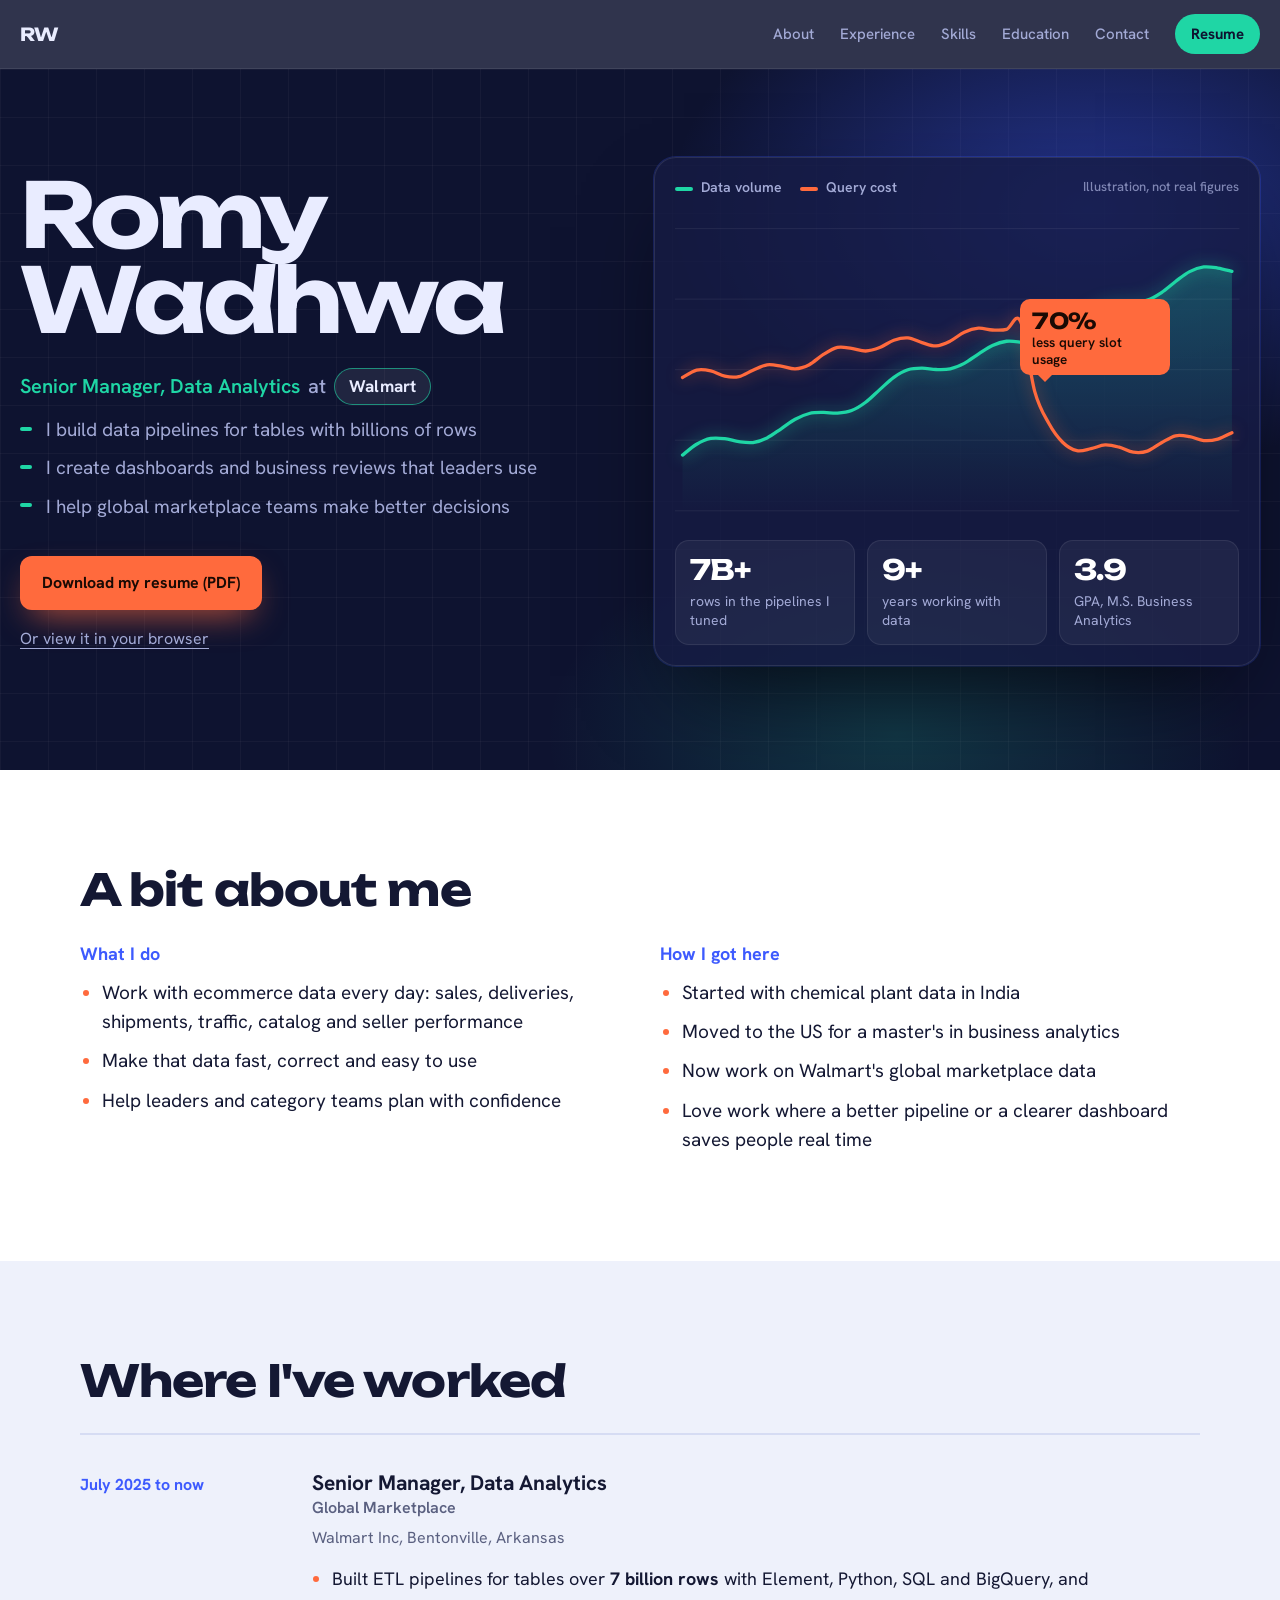
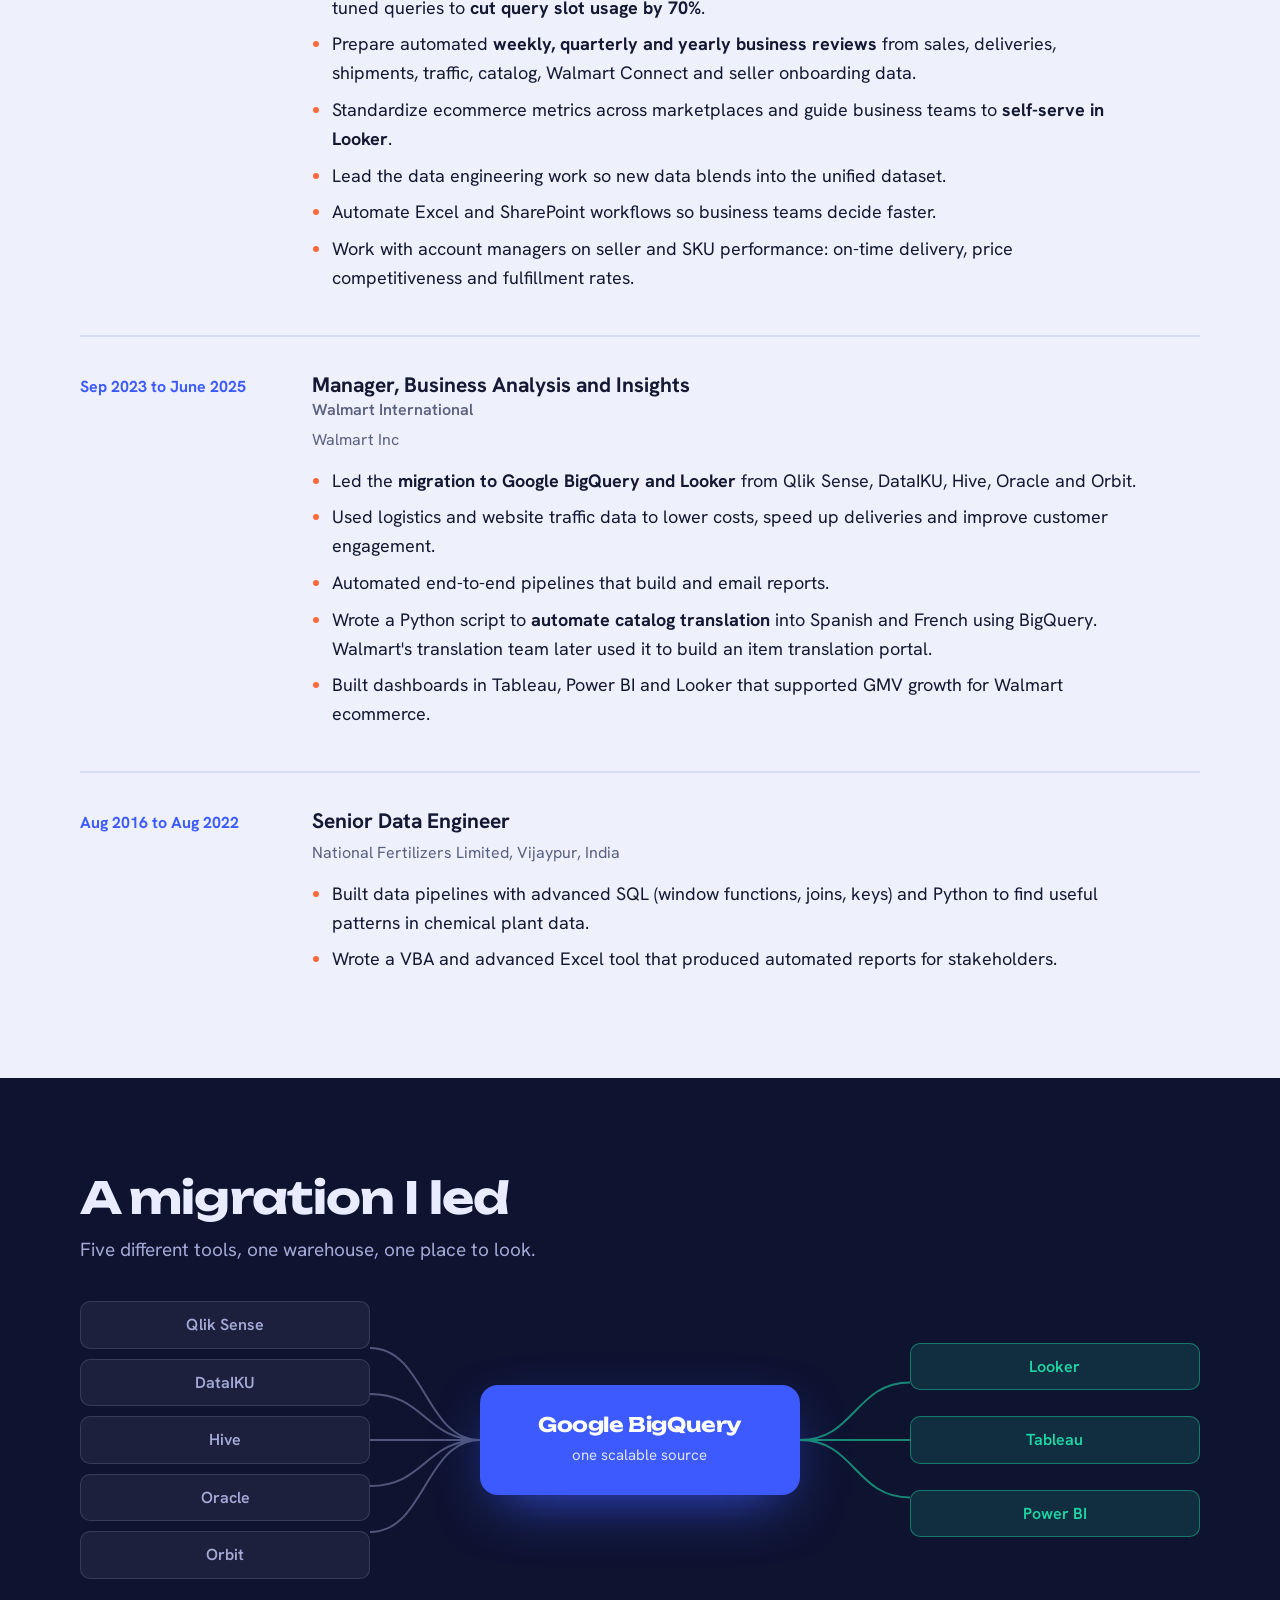
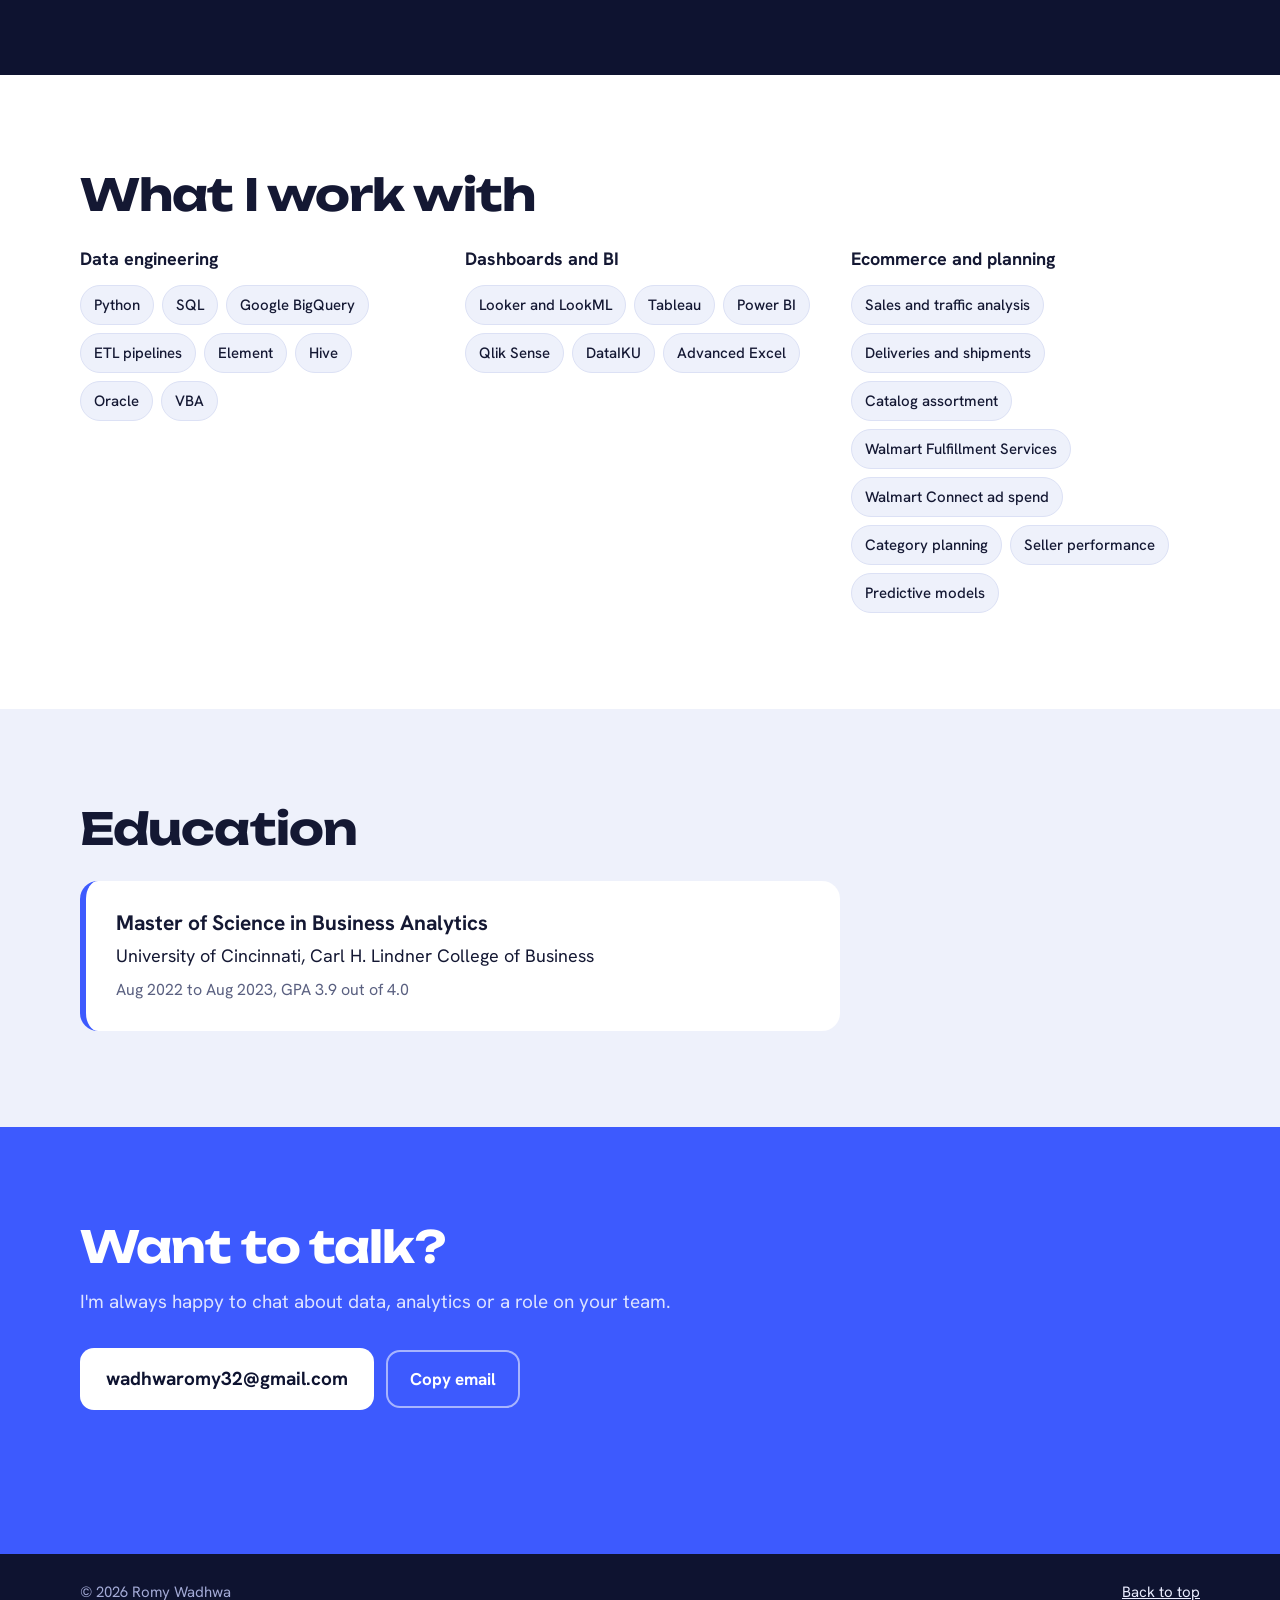
==== index.html @ d81d1835 "Show Walmart as a text badge next to job title Co-Authored-By: Claude Opus 5.5 <noreply@anthropic.co" ====
<!doctype html>
<html lang="en">
<head>
<meta charset="utf-8">
<meta name="viewport" content="width=device-width, initial-scale=1">
<title>Romy Wadhwa | Data Analytics</title>
<meta name="description" content="Romy Wadhwa, Senior Manager of Data Analytics at Walmart. ETL pipelines, BigQuery, Looker and dashboards for global ecommerce.">
<meta property="og:title" content="Romy Wadhwa | Data Analytics">
<meta property="og:description" content="Pipelines, dashboards and business reviews for global ecommerce. Download my resume as a PDF.">
<meta property="og:type" content="website">
<meta property="og:url" content="https://romywadhwa.github.io/">
<meta property="og:image" content="https://romywadhwa.github.io/assets/og-image.png">
<meta property="og:image:width" content="1200">
<meta property="og:image:height" content="630">
<meta property="og:image:alt" content="Romy Wadhwa, Senior Manager, Data Analytics">
<meta name="twitter:card" content="summary_large_image">
<meta name="twitter:image" content="https://romywadhwa.github.io/assets/og-image.png">
<link rel="canonical" href="https://romywadhwa.github.io/">
<meta name="theme-color" content="#0E1330">
<link rel="apple-touch-icon" href="assets/apple-touch-icon.png">
<link rel="icon" type="image/png" sizes="32x32" href="assets/favicon-32.png">
<script type="application/ld+json">
{
  "@context": "https://schema.org",
  "@type": "Person",
  "name": "Romy Wadhwa",
  "url": "https://romywadhwa.github.io/",
  "image": "https://romywadhwa.github.io/assets/og-image.png",
  "jobTitle": "Senior Manager, Data Analytics",
  "worksFor": { "@type": "Organization", "name": "Walmart" },
  "alumniOf": { "@type": "CollegeOrUniversity", "name": "University of Cincinnati" },
  "email": "mailto:wadhwaromy32@gmail.com",
  "knowsAbout": ["Data analytics", "ETL pipelines", "Google BigQuery", "Looker", "LookML", "Tableau", "Power BI", "Python", "SQL", "Ecommerce analytics"]
}
</script>
<link rel="icon" href="data:image/svg+xml,%3Csvg xmlns='http://www.w3.org/2000/svg' viewBox='0 0 64 64'%3E%3Crect width='64' height='64' rx='16' fill='%230E1330'/%3E%3Cpath d='M12 46 L26 30 L36 38 L52 16' fill='none' stroke='%231FD6A5' stroke-width='6' stroke-linecap='round' stroke-linejoin='round'/%3E%3C/svg%3E">
<link rel="preconnect" href="https://fonts.googleapis.com">
<link rel="preconnect" href="https://fonts.gstatic.com" crossorigin>
<link href="https://fonts.googleapis.com/css2?family=Hanken+Grotesk:wght@400;500;600;700&family=Unbounded:wght@600;700&display=swap" rel="stylesheet">
<link rel="stylesheet" href="style.css">
</head>
<body>
<a class="skip" href="#main">Skip to content</a>

<nav class="nav">
  <a class="logo" href="#top" aria-label="Romy Wadhwa, home">RW</a>
  <div class="links">
    <a href="#about">About</a>
    <a href="#work">Experience</a>
    <a href="#skills">Skills</a>
    <a href="#school">Education</a>
    <a href="#contact">Contact</a>
    <a class="pill" href="assets/Romy_Wadhwa_Resume.pdf" download>Resume</a>
  </div>
</nav>

<header class="hero" id="top">
  <div class="hero-text">
    <h1>Romy<br>Wadhwa</h1>
    <p class="role">Senior Manager, Data Analytics <span class="at">at</span> <span class="badge">Walmart</span></p>
    <ul class="lede">
      <li>I build data pipelines for tables with billions of rows</li>
      <li>I create dashboards and business reviews that leaders use</li>
      <li>I help global marketplace teams make better decisions</li>
    </ul>
    <div class="cta">
      <a class="btn solid" href="assets/Romy_Wadhwa_Resume.pdf" download>Download my resume (PDF)</a>
    </div>
    <p class="view"><a href="assets/Romy_Wadhwa_Resume.pdf" target="_blank" rel="noopener">Or view it in your browser</a></p>
  </div>

  <figure class="panel" aria-label="Illustration: data volume rising while query cost falls">
    <div class="panel-top">
      <span class="key rows"><i></i>Data volume</span>
      <span class="key cost"><i></i>Query cost</span>
      <span class="ill">Illustration, not real figures</span>
    </div>
    <div class="chart-wrap">
      <svg id="chart" viewBox="0 0 600 340" role="img" aria-label="Line chart where data volume climbs and query cost drops sharply partway through"></svg>
      <div class="tip" id="tip" hidden></div>
      <div class="pin" id="pin"><b>70%</b> less query slot usage</div>
    </div>
    <div class="tiles">
      <div class="tile"><b>7B+</b><span>rows in the pipelines I tuned</span></div>
      <div class="tile"><b>9+</b><span>years working with data</span></div>
      <div class="tile"><b>3.9</b><span>GPA, M.S. Business Analytics</span></div>
    </div>
  </figure>
</header>

<main id="main">
  <section class="about" id="about">
    <h2>A bit about me</h2>
    <div class="about-grid">
      <div>
        <h3>What I do</h3>
        <ul>
          <li>Work with ecommerce data every day: sales, deliveries, shipments, traffic, catalog and seller performance</li>
          <li>Make that data fast, correct and easy to use</li>
          <li>Help leaders and category teams plan with confidence</li>
        </ul>
      </div>
      <div>
        <h3>How I got here</h3>
        <ul>
          <li>Started with chemical plant data in India</li>
          <li>Moved to the US for a master's in business analytics</li>
          <li>Now work on Walmart's global marketplace data</li>
          <li>Love work where a better pipeline or a clearer dashboard saves people real time</li>
        </ul>
      </div>
    </div>
  </section>

  <section class="work" id="work">
    <h2>Where I've worked</h2>

    <article class="job">
      <div class="when">July 2025 to now</div>
      <div class="what">
        <h3>Senior Manager, Data Analytics <small>Global Marketplace</small></h3>
        <p class="org">Walmart Inc, Bentonville, Arkansas</p>
        <ul>
          <li>Built ETL pipelines for tables over <b>7 billion rows</b> with Element, Python, SQL and BigQuery, and tuned queries to <b>cut query slot usage by 70%</b>.</li>
          <li>Prepare automated <b>weekly, quarterly and yearly business reviews</b> from sales, deliveries, shipments, traffic, catalog, Walmart Connect and seller onboarding data.</li>
          <li>Standardize ecommerce metrics across marketplaces and guide business teams to <b>self-serve in Looker</b>.</li>
          <li>Lead the data engineering work so new data blends into the unified dataset.</li>
          <li>Automate Excel and SharePoint workflows so business teams decide faster.</li>
          <li>Work with account managers on seller and SKU performance: on-time delivery, price competitiveness and fulfillment rates.</li>
        </ul>
      </div>
    </article>

    <article class="job">
      <div class="when">Sep 2023 to June 2025</div>
      <div class="what">
        <h3>Manager, Business Analysis and Insights <small>Walmart International</small></h3>
        <p class="org">Walmart Inc</p>
        <ul>
          <li>Led the <b>migration to Google BigQuery and Looker</b> from Qlik Sense, DataIKU, Hive, Oracle and Orbit.</li>
          <li>Used logistics and website traffic data to lower costs, speed up deliveries and improve customer engagement.</li>
          <li>Automated end-to-end pipelines that build and email reports.</li>
          <li>Wrote a Python script to <b>automate catalog translation</b> into Spanish and French using BigQuery. Walmart's translation team later used it to build an item translation portal.</li>
          <li>Built dashboards in Tableau, Power BI and Looker that supported GMV growth for Walmart ecommerce.</li>
        </ul>
      </div>
    </article>

    <article class="job">
      <div class="when">Aug 2016 to Aug 2022</div>
      <div class="what">
        <h3>Senior Data Engineer</h3>
        <p class="org">National Fertilizers Limited, Vijaypur, India</p>
        <ul>
          <li>Built data pipelines with advanced SQL (window functions, joins, keys) and Python to find useful patterns in chemical plant data.</li>
          <li>Wrote a VBA and advanced Excel tool that produced automated reports for stakeholders.</li>
        </ul>
      </div>
    </article>
  </section>

  <section class="flow-section" aria-labelledby="flow-title">
    <h2 id="flow-title">A migration I led</h2>
    <p class="flow-note">Five different tools, one warehouse, one place to look.</p>
    <div class="flow">
      <ul class="from" aria-label="Sources">
        <li>Qlik Sense</li><li>DataIKU</li><li>Hive</li><li>Oracle</li><li>Orbit</li>
      </ul>
      <svg class="arrows" viewBox="0 0 120 200" aria-hidden="true" preserveAspectRatio="none">
        <path d="M0 20 C60 20 60 100 120 100M0 60 C60 60 60 100 120 100M0 100 H120M0 140 C60 140 60 100 120 100M0 180 C60 180 60 100 120 100"/>
      </svg>
      <div class="hub"><b>Google BigQuery</b><span>one scalable source</span></div>
      <svg class="arrows out" viewBox="0 0 120 200" aria-hidden="true" preserveAspectRatio="none">
        <path d="M0 100 C60 100 60 50 120 50M0 100 H120M0 100 C60 100 60 150 120 150"/>
      </svg>
      <ul class="to" aria-label="Dashboards">
        <li>Looker</li><li>Tableau</li><li>Power BI</li>
      </ul>
    </div>
  </section>

  <section class="skills" id="skills">
    <h2>What I work with</h2>
    <div class="skill-grid">
      <div>
        <h3>Data engineering</h3>
        <ul class="chips"><li>Python</li><li>SQL</li><li>Google BigQuery</li><li>ETL pipelines</li><li>Element</li><li>Hive</li><li>Oracle</li><li>VBA</li></ul>
      </div>
      <div>
        <h3>Dashboards and BI</h3>
        <ul class="chips"><li>Looker and LookML</li><li>Tableau</li><li>Power BI</li><li>Qlik Sense</li><li>DataIKU</li><li>Advanced Excel</li></ul>
      </div>
      <div>
        <h3>Ecommerce and planning</h3>
        <ul class="chips"><li>Sales and traffic analysis</li><li>Deliveries and shipments</li><li>Catalog assortment</li><li>Walmart Fulfillment Services</li><li>Walmart Connect ad spend</li><li>Category planning</li><li>Seller performance</li><li>Predictive models</li></ul>
      </div>
    </div>
  </section>

  <section class="school" id="school">
    <h2>Education</h2>
    <div class="edu">
      <h3>Master of Science in Business Analytics</h3>
      <p>University of Cincinnati, Carl H. Lindner College of Business</p>
      <p class="meta">Aug 2022 to Aug 2023, GPA 3.9 out of 4.0</p>
    </div>
  </section>

  <section class="contact" id="contact">
    <h2>Want to talk?</h2>
    <p>I'm always happy to chat about data, analytics or a role on your team.</p>
    <div class="reach">
      <a class="mail" href="mailto:wadhwaromy32@gmail.com">wadhwaromy32@gmail.com</a>
      <button class="copy" type="button" id="copyEmail" data-email="wadhwaromy32@gmail.com">Copy email</button>
    </div>
    <p class="copied" id="copied" role="status" aria-live="polite"></p>
  </section>
</main>

<footer>
  <span>© <span id="yr">2026</span> Romy Wadhwa</span>
  <a href="#top">Back to top</a>
</footer>

<script src="script.js"></script>
</body>
</html>
---- style.css ----
:root {
  --ink: #0E1330;
  --ink-2: #161C44;
  --signal: #3D5AFE;
  --flame: #FF6A3D;
  --mint: #1FD6A5;
  --fog: #EEF1FB;
  --paper: #FFFFFF;
  --text: #141833;
  --muted: #5A6080;
  --on-ink: #E9ECFF;
  --on-ink-muted: #A3AAD6;
  --display: "Unbounded", "Arial Black", sans-serif;
  --body: "Hanken Grotesk", system-ui, sans-serif;
}

* { box-sizing: border-box; }
html { scroll-behavior: smooth; scroll-padding-top: 72px; }
body { margin: 0; background: var(--paper); color: var(--text); font: 400 18px/1.6 var(--body); -webkit-font-smoothing: antialiased; }
a { color: inherit; }
:focus-visible { outline: 3px solid var(--mint); outline-offset: 3px; border-radius: 4px; }
.skip { position: absolute; left: -999px; top: 8px; background: var(--mint); color: var(--ink); padding: 8px 14px; border-radius: 8px; z-index: 50; }
.skip:focus { left: 8px; }

h1, h2, h3 { margin: 0; }
h2 { font: 700 clamp(28px, 4vw, 44px)/1.1 var(--display); letter-spacing: -0.02em; margin-bottom: 28px; }
h3 { font: 700 21px/1.3 var(--body); }

section { padding: 96px max(20px, calc((100vw - 1120px) / 2)); }

/* ---------- nav ---------- */
.nav {
  position: sticky; top: 0; z-index: 20; display: flex; align-items: center; justify-content: space-between;
  padding: 14px max(20px, calc((100vw - 1240px) / 2)); background: rgba(14, 19, 48, 0.86);
  backdrop-filter: blur(12px); -webkit-backdrop-filter: blur(12px); border-bottom: 1px solid rgba(255, 255, 255, 0.08);
}
.logo { font: 700 18px var(--display); color: var(--on-ink); text-decoration: none; letter-spacing: -0.03em; }
.links { display: flex; align-items: center; gap: 26px; }
.links a { color: var(--on-ink-muted); text-decoration: none; font-size: 15px; font-weight: 500; }
.links a:hover { color: var(--on-ink); }
.links .pill { color: var(--ink); background: var(--mint); padding: 8px 16px; border-radius: 999px; font-weight: 700; }
.links .pill:hover { color: var(--ink); background: #5BE9C1; }

/* ---------- hero ---------- */
.hero {
  position: relative; overflow: hidden; display: grid; grid-template-columns: 1fr 1.05fr; gap: 56px; align-items: center;
  padding: 88px max(20px, calc((100vw - 1240px) / 2)) 104px; background: var(--ink); color: var(--on-ink);
}
.hero::before {
  content: ""; position: absolute; inset: 0; pointer-events: none;
  background:
    radial-gradient(600px 380px at 85% 20%, rgba(61, 90, 254, 0.45), transparent 70%),
    radial-gradient(500px 300px at 70% 95%, rgba(31, 214, 165, 0.18), transparent 70%),
    linear-gradient(rgba(255, 255, 255, 0.035) 1px, transparent 1px) 0 0 / 100% 48px,
    linear-gradient(90deg, rgba(255, 255, 255, 0.035) 1px, transparent 1px) 0 0 / 48px 100%;
}
.hero > * { position: relative; min-width: 0; }
.hero h1 { font: 700 clamp(52px, 7vw, 108px)/0.95 var(--display); letter-spacing: -0.045em; }
.role { margin: 26px 0 10px; font-size: 20px; font-weight: 600; color: var(--mint); display: flex; flex-wrap: wrap; align-items: center; gap: 6px 8px; }
.role .at { color: var(--on-ink-muted); font-weight: 500; }
.badge {
  display: inline-block; padding: 4px 14px; border-radius: 999px; font-weight: 700; font-size: 17px; letter-spacing: 0.01em;
  color: var(--on-ink); background: rgba(255, 255, 255, 0.08); border: 1.5px solid rgba(31, 214, 165, 0.6);
}
.lede { margin: 0 0 34px; padding: 0; list-style: none; max-width: 30em; font-size: 19px; color: var(--on-ink-muted); }
.lede li { position: relative; padding-left: 26px; margin-bottom: 8px; }
.lede li::before { content: ""; position: absolute; left: 0; top: 0.62em; width: 12px; height: 4px; border-radius: 2px; background: var(--mint); }
.cta { display: flex; flex-wrap: wrap; gap: 12px; }
.btn { display: inline-flex; align-items: center; padding: 14px 22px; border-radius: 12px; font-weight: 700; font-size: 16px; text-decoration: none; transition: transform 0.15s, background 0.15s, border-color 0.15s; }
.btn:active { transform: translateY(1px); }
.btn.solid { background: var(--flame); color: #1A0A04; box-shadow: 0 14px 34px -12px rgba(255, 106, 61, 0.8); }
.btn.solid:hover { background: #FF8459; }
.btn.ghost { border: 2px solid rgba(233, 236, 255, 0.35); color: var(--on-ink); }
.btn.ghost:hover { border-color: var(--on-ink); }

.panel {
  margin: 0; padding: 18px 20px 20px; border-radius: 22px; background: rgba(22, 28, 68, 0.78);
  border: 1px solid rgba(255, 255, 255, 0.1); box-shadow: 0 40px 90px -30px rgba(0, 0, 0, 0.7), 0 0 0 1px rgba(61, 90, 254, 0.25);
}
.panel-top { display: flex; flex-wrap: wrap; align-items: center; gap: 18px; font-size: 14px; font-weight: 600; color: var(--on-ink-muted); }
.key i { display: inline-block; width: 18px; height: 4px; border-radius: 2px; margin-right: 8px; vertical-align: middle; }
.key.rows i { background: var(--mint); }
.key.cost i { background: var(--flame); }
.ill { margin-left: auto; font-weight: 500; font-size: 13px; opacity: 0.75; }
.chart-wrap { position: relative; margin-top: 8px; }
#chart { display: block; width: 100%; height: auto; overflow: visible; touch-action: none; }
#chart .grid line { stroke: rgba(255, 255, 255, 0.07); }
#chart .line { fill: none; stroke-width: 3.5; stroke-linecap: round; stroke-linejoin: round; }
#chart .rows { stroke: var(--mint); filter: drop-shadow(0 0 8px rgba(31, 214, 165, 0.6)); }
#chart .cost { stroke: var(--flame); filter: drop-shadow(0 0 8px rgba(255, 106, 61, 0.55)); }
#chart .cross { stroke: rgba(255, 255, 255, 0.35); stroke-dasharray: 4 4; }
#chart .marker { stroke: var(--ink); stroke-width: 3; }
.tip {
  position: absolute; top: 0; padding: 8px 12px; border-radius: 10px; background: var(--paper); color: var(--text);
  font-size: 13.5px; line-height: 1.4; white-space: nowrap; pointer-events: none; box-shadow: 0 10px 30px -10px rgba(0, 0, 0, 0.6);
}
.tip b { display: block; font-size: 12.5px; color: var(--muted); font-weight: 600; }
.pin {
  position: absolute; padding: 8px 12px; border-radius: 10px; background: var(--flame); color: #1A0A04;
  font-size: 13.5px; font-weight: 600; line-height: 1.25; max-width: 150px; opacity: 0; transform: translateY(8px);
  transition: opacity 0.4s, transform 0.4s; pointer-events: none;
}
.pin b { display: block; font: 700 22px var(--display); letter-spacing: -0.03em; }
.pin.show { opacity: 1; transform: none; }
.pin::after { content: ""; position: absolute; left: 18px; bottom: -7px; border: 7px solid transparent; border-bottom: 0; border-top-color: var(--flame); }
.tiles { display: grid; grid-template-columns: repeat(3, 1fr); gap: 12px; margin-top: 14px; }
.tile { padding: 14px; border-radius: 14px; background: rgba(255, 255, 255, 0.05); border: 1px solid rgba(255, 255, 255, 0.08); }
.tile b { display: block; font: 700 28px/1.1 var(--display); letter-spacing: -0.03em; color: var(--paper); }
.tile span { display: block; margin-top: 6px; font-size: 14px; line-height: 1.35; color: var(--on-ink-muted); }

/* ---------- about ---------- */
.about-grid { display: grid; grid-template-columns: 1fr 1fr; gap: 40px; }
.about-grid h3 { font-size: 18px; margin-bottom: 12px; color: var(--signal); }
.about-grid ul { margin: 0; padding-left: 22px; max-width: 34em; }
.about-grid li { margin-bottom: 10px; font-size: 19px; line-height: 1.55; }
.about-grid li::marker { color: var(--flame); }

/* ---------- work ---------- */
.work { background: var(--fog); }
.job { display: grid; grid-template-columns: 200px 1fr; gap: 32px; padding: 34px 0; border-top: 2px solid #D6DCF3; }
.job:last-child { padding-bottom: 0; }
.when { font-weight: 700; color: var(--signal); font-size: 16px; padding-top: 3px; }
.job h3 small { display: block; margin-top: 2px; font-size: 16px; font-weight: 600; color: var(--muted); }
.org { margin: 6px 0 14px; color: var(--muted); font-size: 16px; }
.job ul { margin: 0; padding-left: 20px; max-width: 46em; }
.job li { margin-bottom: 8px; }
.job li::marker { color: var(--flame); }
.job li b { font-weight: 700; }

/* ---------- migration flow ---------- */
.flow-section { background: var(--ink); color: var(--on-ink); }
.flow-note { margin: -16px 0 36px; color: var(--on-ink-muted); font-size: 19px; }
.flow { display: grid; grid-template-columns: 1fr 110px 1.1fr 110px 1fr; align-items: center; }
.flow ul { list-style: none; margin: 0; padding: 0; display: grid; gap: 10px; }
.flow li { padding: 10px 14px; border-radius: 10px; font-weight: 600; font-size: 16px; text-align: center; }
.from li { background: rgba(255, 255, 255, 0.06); border: 1px solid rgba(255, 255, 255, 0.12); color: var(--on-ink-muted); }
.to li { background: rgba(31, 214, 165, 0.14); border: 1px solid rgba(31, 214, 165, 0.45); color: var(--mint); }
.to { gap: 26px !important; }
.arrows { width: 100%; height: 230px; }
.arrows path { fill: none; stroke: rgba(163, 170, 214, 0.45); stroke-width: 2; vector-effect: non-scaling-stroke; }
.arrows.out path { stroke: rgba(31, 214, 165, 0.6); }
.hub { padding: 28px 20px; border-radius: 18px; text-align: center; background: var(--signal); box-shadow: 0 20px 60px -20px rgba(61, 90, 254, 0.9); }
.hub b { display: block; font: 700 20px/1.2 var(--display); letter-spacing: -0.02em; color: #fff; }
.hub span { display: block; margin-top: 6px; font-size: 15px; color: #DDE3FF; }

/* ---------- skills ---------- */
.skill-grid { display: grid; grid-template-columns: repeat(3, 1fr); gap: 36px; }
.skill-grid h3 { font-size: 18px; margin-bottom: 14px; }
.chips { list-style: none; margin: 0; padding: 0; display: flex; flex-wrap: wrap; gap: 8px; }
.chips li { padding: 7px 13px; border-radius: 999px; font-size: 15px; font-weight: 500; background: var(--fog); border: 1px solid #DCE1F5; }

/* ---------- education ---------- */
.school { background: var(--fog); }
.edu { padding: 28px 30px; border-radius: 18px; background: var(--paper); border-left: 6px solid var(--signal); max-width: 760px; }
.edu p { margin: 6px 0 0; }
.edu .meta { color: var(--muted); font-size: 16px; }

/* ---------- contact ---------- */
.contact { background: var(--signal); color: #fff; }
.contact > p { margin: -12px 0 30px; font-size: 19px; color: #DDE3FF; }
.mail {
  display: inline-block; padding: 16px 26px; border-radius: 14px; background: var(--paper); color: var(--ink);
  font-weight: 700; font-size: 19px; text-decoration: none; word-break: break-all; transition: transform 0.15s, box-shadow 0.15s;
}
.mail:hover { transform: translateY(-2px); box-shadow: 0 22px 40px -18px rgba(14, 19, 48, 0.7); }
.reach { display: flex; flex-wrap: wrap; align-items: center; gap: 12px; }
.copy {
  padding: 16px 22px; border-radius: 14px; border: 2px solid rgba(255, 255, 255, 0.55); background: transparent;
  color: #fff; font: 700 17px var(--body); cursor: pointer; transition: border-color 0.15s, background 0.15s;
}
.copy:hover { border-color: #fff; background: rgba(255, 255, 255, 0.1); }
.copied { min-height: 1.6em; margin: 12px 0 0; font-weight: 600; color: #DDE3FF; }
.view { margin: 16px 0 0; font-size: 16px; }
.view a { color: var(--on-ink-muted); text-underline-offset: 4px; }
.view a:hover { color: var(--on-ink); }

footer { display: flex; justify-content: space-between; padding: 26px max(20px, calc((100vw - 1120px) / 2)); background: var(--ink); color: var(--on-ink-muted); font-size: 15px; }
footer a { color: var(--on-ink); }

/* ---------- responsive ---------- */
@media (max-width: 980px) {
  .hero { grid-template-columns: minmax(0, 1fr); gap: 44px; padding-top: 56px; }
  .hero h1 { font-size: clamp(52px, 13vw, 108px); }
  .about-grid, .skill-grid { grid-template-columns: 1fr; gap: 24px; }
  .flow { grid-template-columns: 1fr; gap: 14px; }
  .arrows { display: none; }
  .flow ul { grid-template-columns: repeat(auto-fit, minmax(120px, 1fr)); }
  .to { gap: 10px !important; }
}
@media (max-width: 680px) {
  body { font-size: 17px; }
  section { padding-top: 64px; padding-bottom: 64px; }
  .links a:not(.pill) { display: none; }
  .job { grid-template-columns: 1fr; gap: 8px; }
  .tiles { grid-template-columns: 1fr 1fr 1fr; gap: 8px; }
  .tile { padding: 10px; }
  .tile b { font-size: 22px; }
  .tile span { font-size: 12.5px; }
  .ill { margin-left: 0; width: 100%; }
}
@media (prefers-reduced-motion: reduce) {
  html { scroll-behavior: auto; }
  .pin, .btn, .mail, .copy { transition: none; }
}
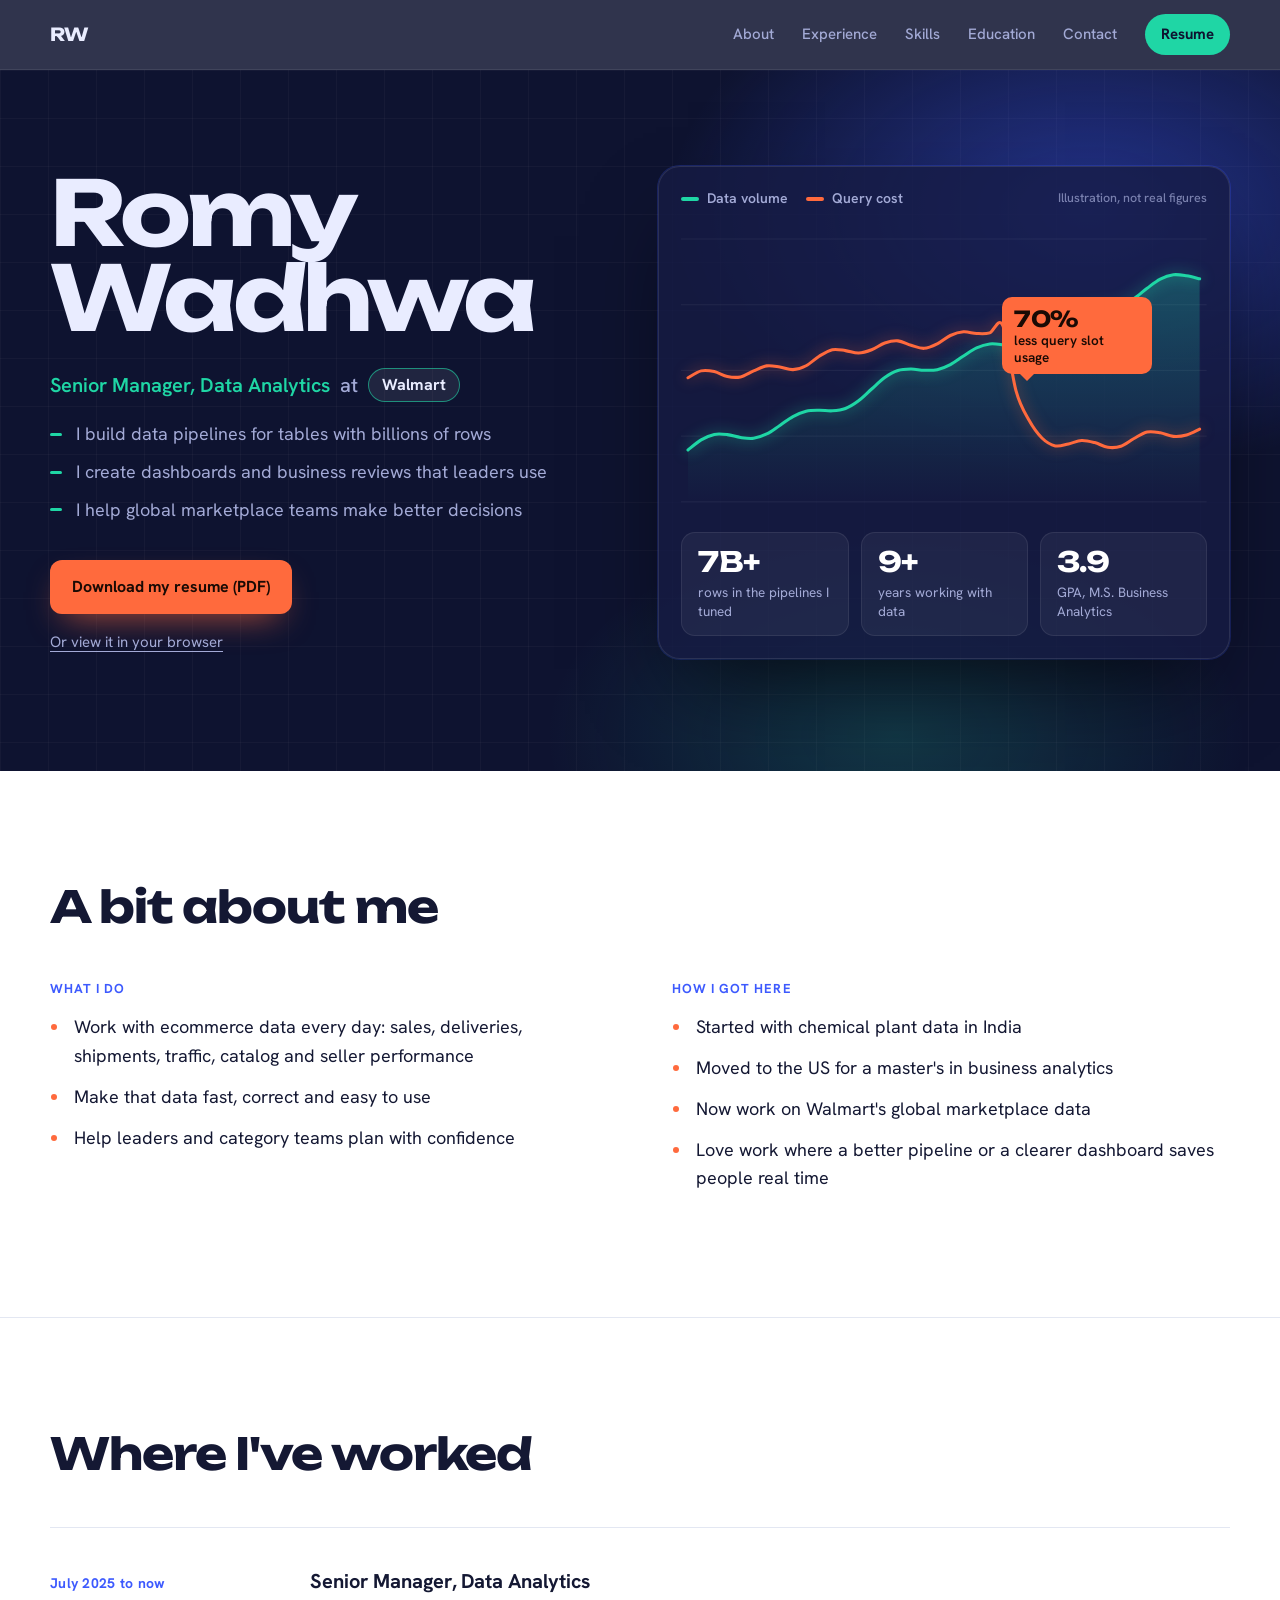
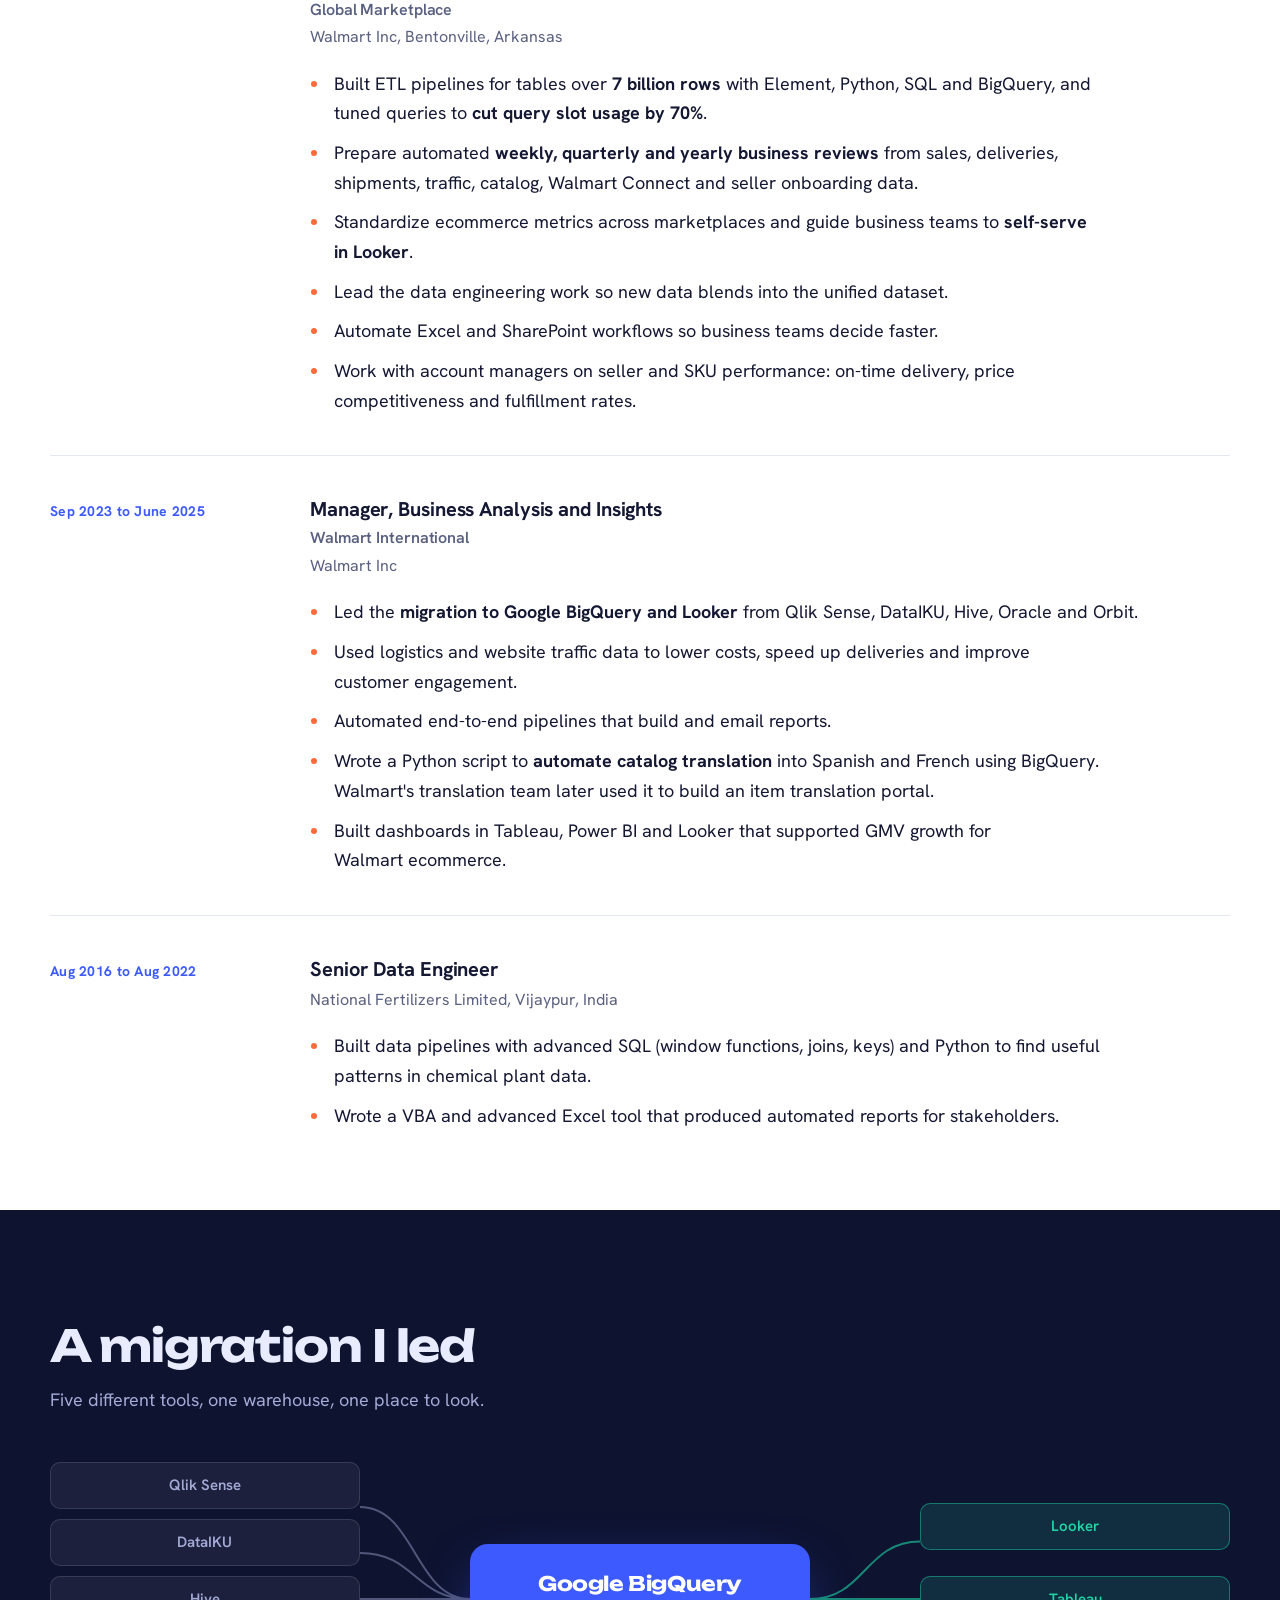
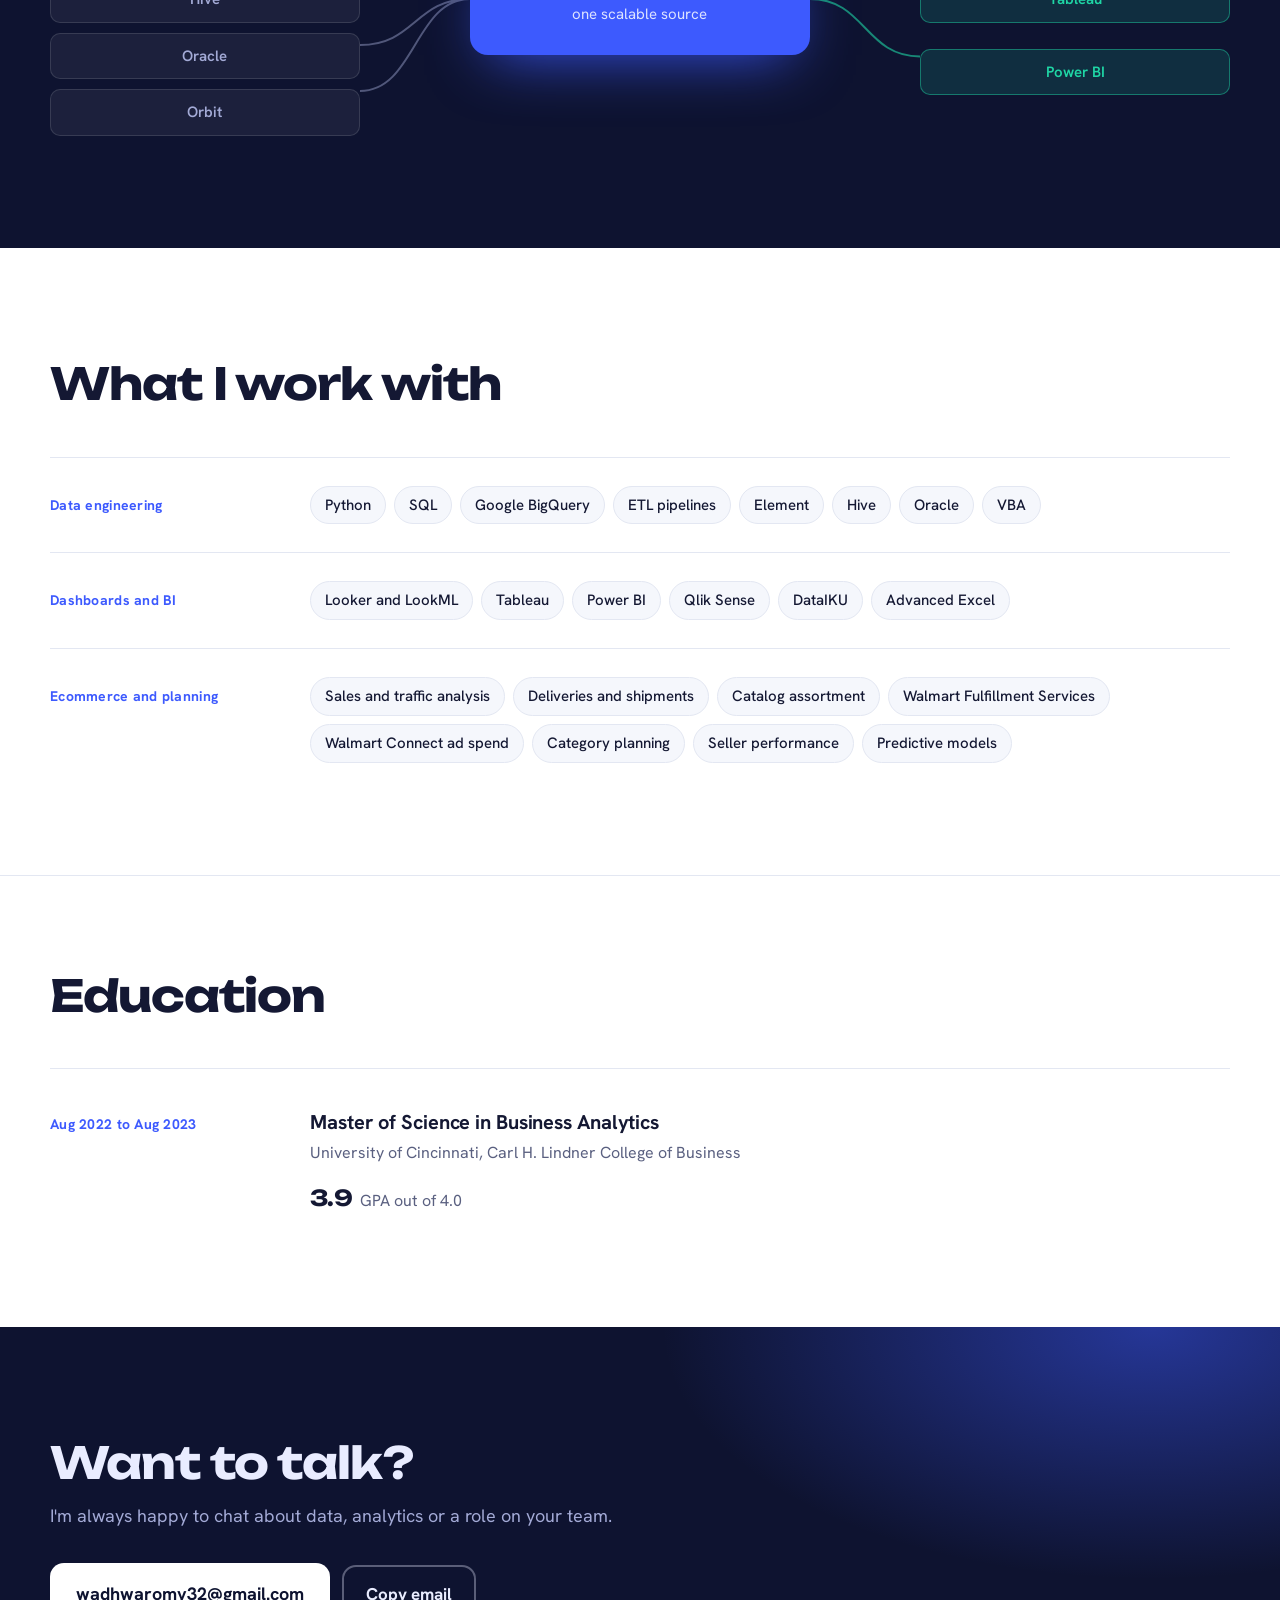
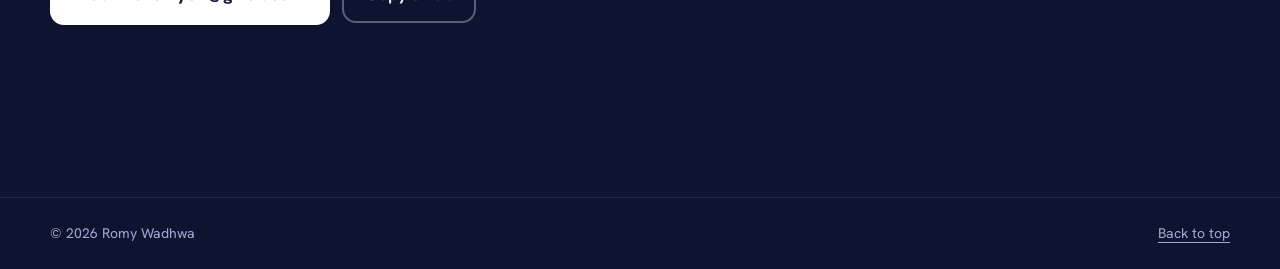
==== commit 84b1f2b4: "Polish layout, typography and mobile experience - Put nav, hero, sections and footer on one content " ====
--- a/index.html
+++ b/index.html
@@ -44,7 +44,8 @@
 
 <nav class="nav">
   <a class="logo" href="#top" aria-label="Romy Wadhwa, home">RW</a>
-  <div class="links">
+  <button class="menu" type="button" aria-expanded="false" aria-controls="navLinks" aria-label="Open menu"><span></span><span></span></button>
+  <div class="links" id="navLinks">
     <a href="#about">About</a>
     <a href="#work">Experience</a>
     <a href="#skills">Skills</a>
@@ -57,7 +58,7 @@
 <header class="hero" id="top">
   <div class="hero-text">
     <h1>Romy<br>Wadhwa</h1>
-    <p class="role">Senior Manager, Data Analytics <span class="at">at</span> <span class="badge">Walmart</span></p>
+    <p class="role"><span>Senior Manager, Data Analytics</span> <span class="where"><span class="at">at</span> <span class="badge">Walmart</span></span></p>
     <ul class="lede">
       <li>I build data pipelines for tables with billions of rows</li>
       <li>I create dashboards and business reviews that leaders use</li>
@@ -182,15 +183,15 @@
   <section class="skills" id="skills">
     <h2>What I work with</h2>
     <div class="skill-grid">
-      <div>
+      <div class="skill-row">
         <h3>Data engineering</h3>
         <ul class="chips"><li>Python</li><li>SQL</li><li>Google BigQuery</li><li>ETL pipelines</li><li>Element</li><li>Hive</li><li>Oracle</li><li>VBA</li></ul>
       </div>
-      <div>
+      <div class="skill-row">
         <h3>Dashboards and BI</h3>
         <ul class="chips"><li>Looker and LookML</li><li>Tableau</li><li>Power BI</li><li>Qlik Sense</li><li>DataIKU</li><li>Advanced Excel</li></ul>
       </div>
-      <div>
+      <div class="skill-row">
         <h3>Ecommerce and planning</h3>
         <ul class="chips"><li>Sales and traffic analysis</li><li>Deliveries and shipments</li><li>Catalog assortment</li><li>Walmart Fulfillment Services</li><li>Walmart Connect ad spend</li><li>Category planning</li><li>Seller performance</li><li>Predictive models</li></ul>
       </div>
@@ -199,11 +200,14 @@
 
   <section class="school" id="school">
     <h2>Education</h2>
-    <div class="edu">
-      <h3>Master of Science in Business Analytics</h3>
-      <p>University of Cincinnati, Carl H. Lindner College of Business</p>
-      <p class="meta">Aug 2022 to Aug 2023, GPA 3.9 out of 4.0</p>
-    </div>
+    <article class="job edu">
+      <div class="when">Aug 2022 to Aug 2023</div>
+      <div class="what">
+        <h3>Master of Science in Business Analytics</h3>
+        <p class="org">University of Cincinnati, Carl H. Lindner College of Business</p>
+        <p class="gpa"><b>3.9</b> GPA out of 4.0</p>
+      </div>
+    </article>
   </section>
 
   <section class="contact" id="contact">
--- a/style.css
+++ b/style.css
@@ -4,7 +4,8 @@
   --signal: #3D5AFE;
   --flame: #FF6A3D;
   --mint: #1FD6A5;
-  --fog: #EEF1FB;
+  --fog: #F5F7FC;
+  --line: #E3E7F2;
   --paper: #FFFFFF;
   --text: #141833;
   --muted: #5A6080;
@@ -12,76 +13,85 @@
   --on-ink-muted: #A3AAD6;
   --display: "Unbounded", "Arial Black", sans-serif;
   --body: "Hanken Grotesk", system-ui, sans-serif;
+  /* One content width and gutter for every band, so all left edges line up. */
+  --wrap: 1180px;
+  --gutter: max(20px, calc((100vw - var(--wrap)) / 2));
 }
 
 * { box-sizing: border-box; }
 html { scroll-behavior: smooth; scroll-padding-top: 72px; }
-body { margin: 0; background: var(--paper); color: var(--text); font: 400 18px/1.6 var(--body); -webkit-font-smoothing: antialiased; }
+body { margin: 0; background: var(--paper); color: var(--text); font: 400 18px/1.65 var(--body); -webkit-font-smoothing: antialiased; text-rendering: optimizeLegibility; }
 a { color: inherit; }
 :focus-visible { outline: 3px solid var(--mint); outline-offset: 3px; border-radius: 4px; }
 .skip { position: absolute; left: -999px; top: 8px; background: var(--mint); color: var(--ink); padding: 8px 14px; border-radius: 8px; z-index: 50; }
 .skip:focus { left: 8px; }
 
-h1, h2, h3 { margin: 0; }
-h2 { font: 700 clamp(28px, 4vw, 44px)/1.1 var(--display); letter-spacing: -0.02em; margin-bottom: 28px; }
-h3 { font: 700 21px/1.3 var(--body); }
-
-section { padding: 96px max(20px, calc((100vw - 1120px) / 2)); }
+h1, h2, h3 { margin: 0; text-wrap: balance; }
+h2 { font: 700 clamp(30px, 4vw, 44px)/1.1 var(--display); letter-spacing: -0.025em; margin-bottom: 48px; }
+h3 { font: 700 20px/1.35 var(--body); letter-spacing: -0.005em; }
+p, li { text-wrap: pretty; }
+
+section { padding: 112px var(--gutter); }
+/* Two white bands in a row get a hairline instead of a color change. */
+.about + .work, .skills + .school { border-top: 1px solid var(--line); }
 
 /* ---------- nav ---------- */
 .nav {
   position: sticky; top: 0; z-index: 20; display: flex; align-items: center; justify-content: space-between;
-  padding: 14px max(20px, calc((100vw - 1240px) / 2)); background: rgba(14, 19, 48, 0.86);
+  padding: 14px var(--gutter); background: rgba(14, 19, 48, 0.86);
   backdrop-filter: blur(12px); -webkit-backdrop-filter: blur(12px); border-bottom: 1px solid rgba(255, 255, 255, 0.08);
 }
 .logo { font: 700 18px var(--display); color: var(--on-ink); text-decoration: none; letter-spacing: -0.03em; }
-.links { display: flex; align-items: center; gap: 26px; }
-.links a { color: var(--on-ink-muted); text-decoration: none; font-size: 15px; font-weight: 500; }
+.links { display: flex; align-items: center; gap: 28px; }
+.links a { color: var(--on-ink-muted); text-decoration: none; font-size: 15px; font-weight: 500; transition: color 0.15s; }
 .links a:hover { color: var(--on-ink); }
 .links .pill { color: var(--ink); background: var(--mint); padding: 8px 16px; border-radius: 999px; font-weight: 700; }
 .links .pill:hover { color: var(--ink); background: #5BE9C1; }
+.menu { display: none; }
 
 /* ---------- hero ---------- */
 .hero {
-  position: relative; overflow: hidden; display: grid; grid-template-columns: 1fr 1.05fr; gap: 56px; align-items: center;
-  padding: 88px max(20px, calc((100vw - 1240px) / 2)) 104px; background: var(--ink); color: var(--on-ink);
+  position: relative; overflow: hidden; display: grid; grid-template-columns: 1fr 1.05fr; gap: 64px; align-items: center;
+  padding: 96px var(--gutter) 112px; background: var(--ink); color: var(--on-ink);
 }
 .hero::before {
   content: ""; position: absolute; inset: 0; pointer-events: none;
   background:
     radial-gradient(600px 380px at 85% 20%, rgba(61, 90, 254, 0.45), transparent 70%),
     radial-gradient(500px 300px at 70% 95%, rgba(31, 214, 165, 0.18), transparent 70%),
-    linear-gradient(rgba(255, 255, 255, 0.035) 1px, transparent 1px) 0 0 / 100% 48px,
-    linear-gradient(90deg, rgba(255, 255, 255, 0.035) 1px, transparent 1px) 0 0 / 48px 100%;
+    linear-gradient(rgba(255, 255, 255, 0.03) 1px, transparent 1px) 0 0 / 100% 48px,
+    linear-gradient(90deg, rgba(255, 255, 255, 0.03) 1px, transparent 1px) 0 0 / 48px 100%;
 }
 .hero > * { position: relative; min-width: 0; }
-.hero h1 { font: 700 clamp(52px, 7vw, 108px)/0.95 var(--display); letter-spacing: -0.045em; }
-.role { margin: 26px 0 10px; font-size: 20px; font-weight: 600; color: var(--mint); display: flex; flex-wrap: wrap; align-items: center; gap: 6px 8px; }
+.hero h1 { font: 700 clamp(52px, 7vw, 104px)/0.95 var(--display); letter-spacing: -0.045em; }
+.role { margin: 28px 0 18px; font-size: 20px; font-weight: 600; color: var(--mint); display: flex; flex-wrap: wrap; align-items: center; gap: 8px 10px; }
+.where { display: inline-flex; align-items: center; gap: 10px; white-space: nowrap; }
 .role .at { color: var(--on-ink-muted); font-weight: 500; }
 .badge {
-  display: inline-block; padding: 4px 14px; border-radius: 999px; font-weight: 700; font-size: 17px; letter-spacing: 0.01em;
+  display: inline-block; padding: 3px 13px; border-radius: 999px; font-weight: 700; font-size: 16px; letter-spacing: 0.01em;
   color: var(--on-ink); background: rgba(255, 255, 255, 0.08); border: 1.5px solid rgba(31, 214, 165, 0.6);
 }
-.lede { margin: 0 0 34px; padding: 0; list-style: none; max-width: 30em; font-size: 19px; color: var(--on-ink-muted); }
-.lede li { position: relative; padding-left: 26px; margin-bottom: 8px; }
-.lede li::before { content: ""; position: absolute; left: 0; top: 0.62em; width: 12px; height: 4px; border-radius: 2px; background: var(--mint); }
+.lede { margin: 0 0 36px; padding: 0; list-style: none; max-width: 30em; font-size: 18px; line-height: 1.55; color: var(--on-ink-muted); }
+.lede li { position: relative; padding-left: 26px; margin-bottom: 10px; }
+.lede li::before { content: ""; position: absolute; left: 0; top: 0.68em; width: 12px; height: 3px; border-radius: 2px; background: var(--mint); }
 .cta { display: flex; flex-wrap: wrap; gap: 12px; }
 .btn { display: inline-flex; align-items: center; padding: 14px 22px; border-radius: 12px; font-weight: 700; font-size: 16px; text-decoration: none; transition: transform 0.15s, background 0.15s, border-color 0.15s; }
+.btn:hover { transform: translateY(-1px); }
 .btn:active { transform: translateY(1px); }
-.btn.solid { background: var(--flame); color: #1A0A04; box-shadow: 0 14px 34px -12px rgba(255, 106, 61, 0.8); }
+.btn.solid { background: var(--flame); color: #1A0A04; box-shadow: 0 14px 34px -14px rgba(255, 106, 61, 0.8); }
 .btn.solid:hover { background: #FF8459; }
 .btn.ghost { border: 2px solid rgba(233, 236, 255, 0.35); color: var(--on-ink); }
 .btn.ghost:hover { border-color: var(--on-ink); }
 
 .panel {
-  margin: 0; padding: 18px 20px 20px; border-radius: 22px; background: rgba(22, 28, 68, 0.78);
+  margin: 0; padding: 20px 22px 22px; border-radius: 22px; background: rgba(22, 28, 68, 0.78);
   border: 1px solid rgba(255, 255, 255, 0.1); box-shadow: 0 40px 90px -30px rgba(0, 0, 0, 0.7), 0 0 0 1px rgba(61, 90, 254, 0.25);
 }
-.panel-top { display: flex; flex-wrap: wrap; align-items: center; gap: 18px; font-size: 14px; font-weight: 600; color: var(--on-ink-muted); }
+.panel-top { display: flex; flex-wrap: wrap; align-items: center; gap: 8px 18px; font-size: 14px; font-weight: 600; color: var(--on-ink-muted); }
 .key i { display: inline-block; width: 18px; height: 4px; border-radius: 2px; margin-right: 8px; vertical-align: middle; }
 .key.rows i { background: var(--mint); }
 .key.cost i { background: var(--flame); }
-.ill { margin-left: auto; font-weight: 500; font-size: 13px; opacity: 0.75; }
+.ill { margin-left: auto; font-weight: 500; font-size: 12.5px; opacity: 0.7; }
 .chart-wrap { position: relative; margin-top: 8px; }
 #chart { display: block; width: 100%; height: auto; overflow: visible; touch-action: none; }
 #chart .grid line { stroke: rgba(255, 255, 255, 0.07); }
@@ -103,36 +113,38 @@
 .pin b { display: block; font: 700 22px var(--display); letter-spacing: -0.03em; }
 .pin.show { opacity: 1; transform: none; }
 .pin::after { content: ""; position: absolute; left: 18px; bottom: -7px; border: 7px solid transparent; border-bottom: 0; border-top-color: var(--flame); }
-.tiles { display: grid; grid-template-columns: repeat(3, 1fr); gap: 12px; margin-top: 14px; }
-.tile { padding: 14px; border-radius: 14px; background: rgba(255, 255, 255, 0.05); border: 1px solid rgba(255, 255, 255, 0.08); }
+.tiles { display: grid; grid-template-columns: repeat(3, 1fr); gap: 12px; margin-top: 16px; }
+.tile { padding: 14px 16px; border-radius: 14px; background: rgba(255, 255, 255, 0.05); border: 1px solid rgba(255, 255, 255, 0.08); }
 .tile b { display: block; font: 700 28px/1.1 var(--display); letter-spacing: -0.03em; color: var(--paper); }
-.tile span { display: block; margin-top: 6px; font-size: 14px; line-height: 1.35; color: var(--on-ink-muted); }
+.tile span { display: block; margin-top: 6px; font-size: 13.5px; line-height: 1.4; color: var(--on-ink-muted); }
 
 /* ---------- about ---------- */
-.about-grid { display: grid; grid-template-columns: 1fr 1fr; gap: 40px; }
-.about-grid h3 { font-size: 18px; margin-bottom: 12px; color: var(--signal); }
-.about-grid ul { margin: 0; padding-left: 22px; max-width: 34em; }
-.about-grid li { margin-bottom: 10px; font-size: 19px; line-height: 1.55; }
+.about-grid { display: grid; grid-template-columns: 1fr 1fr; gap: 64px; }
+.about-grid h3 { font-size: 13px; letter-spacing: 0.08em; text-transform: uppercase; margin-bottom: 16px; color: var(--signal); }
+.about-grid ul { margin: 0; padding-left: 20px; max-width: 34em; }
+.about-grid li { margin-bottom: 12px; font-size: 18px; line-height: 1.6; padding-left: 4px; }
 .about-grid li::marker { color: var(--flame); }
 
-/* ---------- work ---------- */
-.work { background: var(--fog); }
-.job { display: grid; grid-template-columns: 200px 1fr; gap: 32px; padding: 34px 0; border-top: 2px solid #D6DCF3; }
+/* ---------- work and education (shared timeline rows) ---------- */
+.work { padding-bottom: 80px; }
+.job { display: grid; grid-template-columns: 220px 1fr; gap: 40px; padding: 40px 0; border-top: 1px solid var(--line); }
 .job:last-child { padding-bottom: 0; }
-.when { font-weight: 700; color: var(--signal); font-size: 16px; padding-top: 3px; }
-.job h3 small { display: block; margin-top: 2px; font-size: 16px; font-weight: 600; color: var(--muted); }
-.org { margin: 6px 0 14px; color: var(--muted); font-size: 16px; }
+.when { font-size: 14px; font-weight: 700; letter-spacing: 0.02em; color: var(--signal); padding-top: 4px; font-variant-numeric: tabular-nums; }
+.job h3 small { display: block; margin-top: 4px; font-size: 16px; font-weight: 600; color: var(--muted); }
+.org { margin: 4px 0 18px; color: var(--muted); font-size: 16px; }
 .job ul { margin: 0; padding-left: 20px; max-width: 46em; }
-.job li { margin-bottom: 8px; }
+.job li { margin-bottom: 10px; padding-left: 4px; }
+.job li:last-child { margin-bottom: 0; }
 .job li::marker { color: var(--flame); }
 .job li b { font-weight: 700; }
 
 /* ---------- migration flow ---------- */
 .flow-section { background: var(--ink); color: var(--on-ink); }
-.flow-note { margin: -16px 0 36px; color: var(--on-ink-muted); font-size: 19px; }
+.flow-section h2 { margin-bottom: 14px; }
+.flow-note { margin: 0 0 48px; color: var(--on-ink-muted); font-size: 18px; }
 .flow { display: grid; grid-template-columns: 1fr 110px 1.1fr 110px 1fr; align-items: center; }
 .flow ul { list-style: none; margin: 0; padding: 0; display: grid; gap: 10px; }
-.flow li { padding: 10px 14px; border-radius: 10px; font-weight: 600; font-size: 16px; text-align: center; }
+.flow li { padding: 10px 14px; border-radius: 10px; font-weight: 600; font-size: 15px; text-align: center; }
 .from li { background: rgba(255, 255, 255, 0.06); border: 1px solid rgba(255, 255, 255, 0.12); color: var(--on-ink-muted); }
 .to li { background: rgba(31, 214, 165, 0.14); border: 1px solid rgba(31, 214, 165, 0.45); color: var(--mint); }
 .to { gap: 26px !important; }
@@ -144,61 +156,99 @@
 .hub span { display: block; margin-top: 6px; font-size: 15px; color: #DDE3FF; }
 
 /* ---------- skills ---------- */
-.skill-grid { display: grid; grid-template-columns: repeat(3, 1fr); gap: 36px; }
-.skill-grid h3 { font-size: 18px; margin-bottom: 14px; }
+.skill-grid { display: grid; }
+.skill-row { display: grid; grid-template-columns: 220px 1fr; gap: 40px; align-items: baseline; padding: 28px 0; border-top: 1px solid var(--line); }
+.skill-row:last-child { padding-bottom: 0; }
+.skill-row h3 { font-size: 14px; font-weight: 700; letter-spacing: 0.02em; color: var(--signal); }
 .chips { list-style: none; margin: 0; padding: 0; display: flex; flex-wrap: wrap; gap: 8px; }
-.chips li { padding: 7px 13px; border-radius: 999px; font-size: 15px; font-weight: 500; background: var(--fog); border: 1px solid #DCE1F5; }
+.chips li { padding: 6px 14px; border-radius: 999px; font-size: 15px; font-weight: 500; background: var(--fog); border: 1px solid var(--line); }
 
 /* ---------- education ---------- */
-.school { background: var(--fog); }
-.edu { padding: 28px 30px; border-radius: 18px; background: var(--paper); border-left: 6px solid var(--signal); max-width: 760px; }
-.edu p { margin: 6px 0 0; }
-.edu .meta { color: var(--muted); font-size: 16px; }
+.school { padding-top: 96px; }
+.gpa { margin: 0; color: var(--muted); font-size: 16px; }
+.gpa b { font: 700 22px var(--display); letter-spacing: -0.03em; color: var(--text); margin-right: 4px; }
 
 /* ---------- contact ---------- */
-.contact { background: var(--signal); color: #fff; }
-.contact > p { margin: -12px 0 30px; font-size: 19px; color: #DDE3FF; }
+.contact { position: relative; overflow: hidden; background: var(--ink); color: var(--on-ink); }
+.contact::before {
+  content: ""; position: absolute; inset: 0; pointer-events: none;
+  background: radial-gradient(700px 360px at 90% 0%, rgba(61, 90, 254, 0.5), transparent 70%);
+}
+.contact > * { position: relative; }
+.contact h2 { margin-bottom: 14px; }
+.contact > p { margin: 0 0 32px; font-size: 18px; color: var(--on-ink-muted); }
 .mail {
   display: inline-block; padding: 16px 26px; border-radius: 14px; background: var(--paper); color: var(--ink);
-  font-weight: 700; font-size: 19px; text-decoration: none; word-break: break-all; transition: transform 0.15s, box-shadow 0.15s;
-}
-.mail:hover { transform: translateY(-2px); box-shadow: 0 22px 40px -18px rgba(14, 19, 48, 0.7); }
+  font-weight: 700; font-size: 18px; text-decoration: none; word-break: break-all; transition: transform 0.15s, box-shadow 0.15s;
+}
+.mail:hover { transform: translateY(-2px); box-shadow: 0 22px 40px -18px rgba(0, 0, 0, 0.7); }
 .reach { display: flex; flex-wrap: wrap; align-items: center; gap: 12px; }
 .copy {
-  padding: 16px 22px; border-radius: 14px; border: 2px solid rgba(255, 255, 255, 0.55); background: transparent;
-  color: #fff; font: 700 17px var(--body); cursor: pointer; transition: border-color 0.15s, background 0.15s;
-}
-.copy:hover { border-color: #fff; background: rgba(255, 255, 255, 0.1); }
-.copied { min-height: 1.6em; margin: 12px 0 0; font-weight: 600; color: #DDE3FF; }
-.view { margin: 16px 0 0; font-size: 16px; }
+  padding: 16px 22px; border-radius: 14px; border: 2px solid rgba(233, 236, 255, 0.35); background: transparent;
+  color: var(--on-ink); font: 700 17px var(--body); cursor: pointer; transition: border-color 0.15s, background 0.15s;
+}
+.copy:hover { border-color: var(--on-ink); background: rgba(255, 255, 255, 0.06); }
+.copied { min-height: 1.6em; margin: 12px 0 0; font-weight: 600; color: var(--mint); }
+.view { margin: 16px 0 0; font-size: 15px; }
 .view a { color: var(--on-ink-muted); text-underline-offset: 4px; }
 .view a:hover { color: var(--on-ink); }
 
-footer { display: flex; justify-content: space-between; padding: 26px max(20px, calc((100vw - 1120px) / 2)); background: var(--ink); color: var(--on-ink-muted); font-size: 15px; }
-footer a { color: var(--on-ink); }
+footer { display: flex; justify-content: space-between; padding: 24px var(--gutter); background: var(--ink); color: var(--on-ink-muted); font-size: 14px; border-top: 1px solid rgba(255, 255, 255, 0.08); }
+footer a { color: var(--on-ink-muted); text-underline-offset: 4px; }
+footer a:hover { color: var(--on-ink); }
 
 /* ---------- responsive ---------- */
 @media (max-width: 980px) {
-  .hero { grid-template-columns: minmax(0, 1fr); gap: 44px; padding-top: 56px; }
-  .hero h1 { font-size: clamp(52px, 13vw, 108px); }
-  .about-grid, .skill-grid { grid-template-columns: 1fr; gap: 24px; }
-  .flow { grid-template-columns: 1fr; gap: 14px; }
+  .hero { grid-template-columns: minmax(0, 1fr); gap: 48px; padding-top: 64px; }
+  .hero h1 { font-size: clamp(52px, 13vw, 104px); }
+  .about-grid { grid-template-columns: 1fr; gap: 32px; }
+  .job, .skill-row { grid-template-columns: 170px 1fr; gap: 28px; }
+  .flow { grid-template-columns: 1fr; gap: 12px; justify-items: center; }
   .arrows { display: none; }
-  .flow ul { grid-template-columns: repeat(auto-fit, minmax(120px, 1fr)); }
-  .to { gap: 10px !important; }
+  .flow ul { display: flex; flex-wrap: wrap; justify-content: center; gap: 8px !important; }
+  .flow li { padding: 8px 14px; }
+  .hub { position: relative; width: 100%; max-width: 420px; margin: 36px 0; }
+  .hub::before, .hub::after { content: "↓"; position: absolute; left: 0; right: 0; font-size: 20px; line-height: 1; color: var(--on-ink-muted); }
+  .hub::before { top: -30px; }
+  .hub::after { bottom: -30px; color: var(--mint); }
 }
 @media (max-width: 680px) {
   body { font-size: 17px; }
-  section { padding-top: 64px; padding-bottom: 64px; }
+  h2 { margin-bottom: 32px; }
+  section { padding-top: 72px; padding-bottom: 72px; }
+  .school { padding-top: 64px; }
+  .menu {
+    display: inline-flex; flex-direction: column; justify-content: center; gap: 5px; width: 40px; height: 40px; padding: 0 10px;
+    margin-left: auto; margin-right: 10px; border: 1px solid rgba(255, 255, 255, 0.16); border-radius: 10px; background: transparent; cursor: pointer;
+  }
+  .menu span { display: block; height: 2px; border-radius: 2px; background: var(--on-ink); transition: transform 0.2s; }
+  .menu[aria-expanded="true"] span:first-child { transform: translateY(3.5px) rotate(45deg); }
+  .menu[aria-expanded="true"] span:last-child { transform: translateY(-3.5px) rotate(-45deg); }
   .links a:not(.pill) { display: none; }
-  .job { grid-template-columns: 1fr; gap: 8px; }
+  .nav.open .links {
+    position: absolute; top: 100%; left: 0; right: 0; flex-direction: column; align-items: stretch; gap: 0;
+    padding: 8px var(--gutter) 16px; background: rgba(14, 19, 48, 0.97); border-bottom: 1px solid rgba(255, 255, 255, 0.08);
+  }
+  .nav.open .links a:not(.pill) { display: block; padding: 12px 0; font-size: 17px; border-bottom: 1px solid rgba(255, 255, 255, 0.06); }
+  .nav.open .links .pill { margin-top: 14px; text-align: center; padding: 12px 16px; }
+  .lede { font-size: 17px; }
+  .job, .skill-row { grid-template-columns: 1fr; gap: 10px; padding: 32px 0; }
+  .skill-row { padding: 24px 0; }
   .tiles { grid-template-columns: 1fr 1fr 1fr; gap: 8px; }
-  .tile { padding: 10px; }
+  .tile { padding: 12px 10px; }
   .tile b { font-size: 22px; }
   .tile span { font-size: 12.5px; }
   .ill { margin-left: 0; width: 100%; }
+  /* On narrow screens the callout sits under the chart instead of covering the lines. */
+  .pin { position: static; display: flex; align-items: baseline; gap: 10px; max-width: none; margin-top: 10px; }
+  .pin b { display: inline; font-size: 20px; }
+  .pin::after { display: none; }
+  .mail { font-size: 17px; }
+  .flow li { padding: 7px 11px; font-size: 14px; }
+  .flow ul { gap: 6px !important; }
+  .from { max-width: 300px; }
 }
 @media (prefers-reduced-motion: reduce) {
   html { scroll-behavior: auto; }
-  .pin, .btn, .mail, .copy { transition: none; }
-}
+  .pin, .btn, .mail, .copy, .menu span { transition: none; }
+}
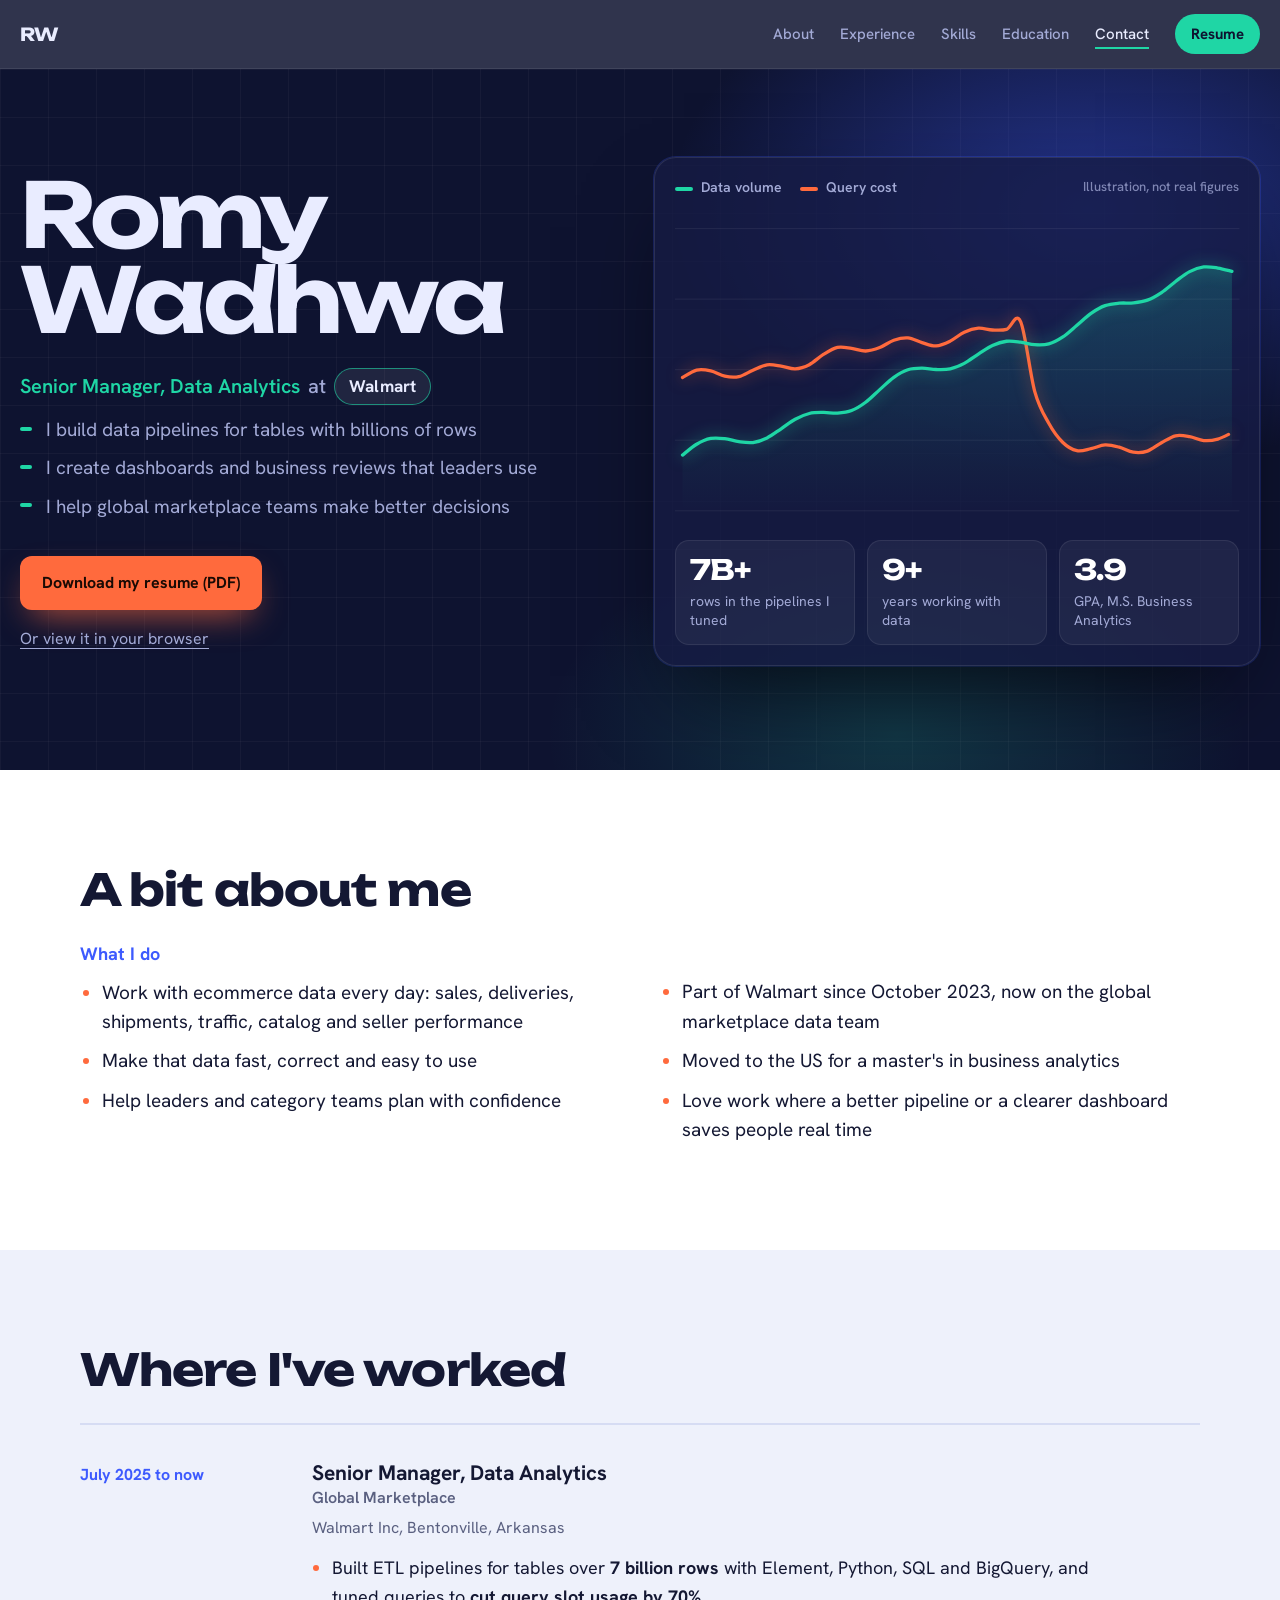
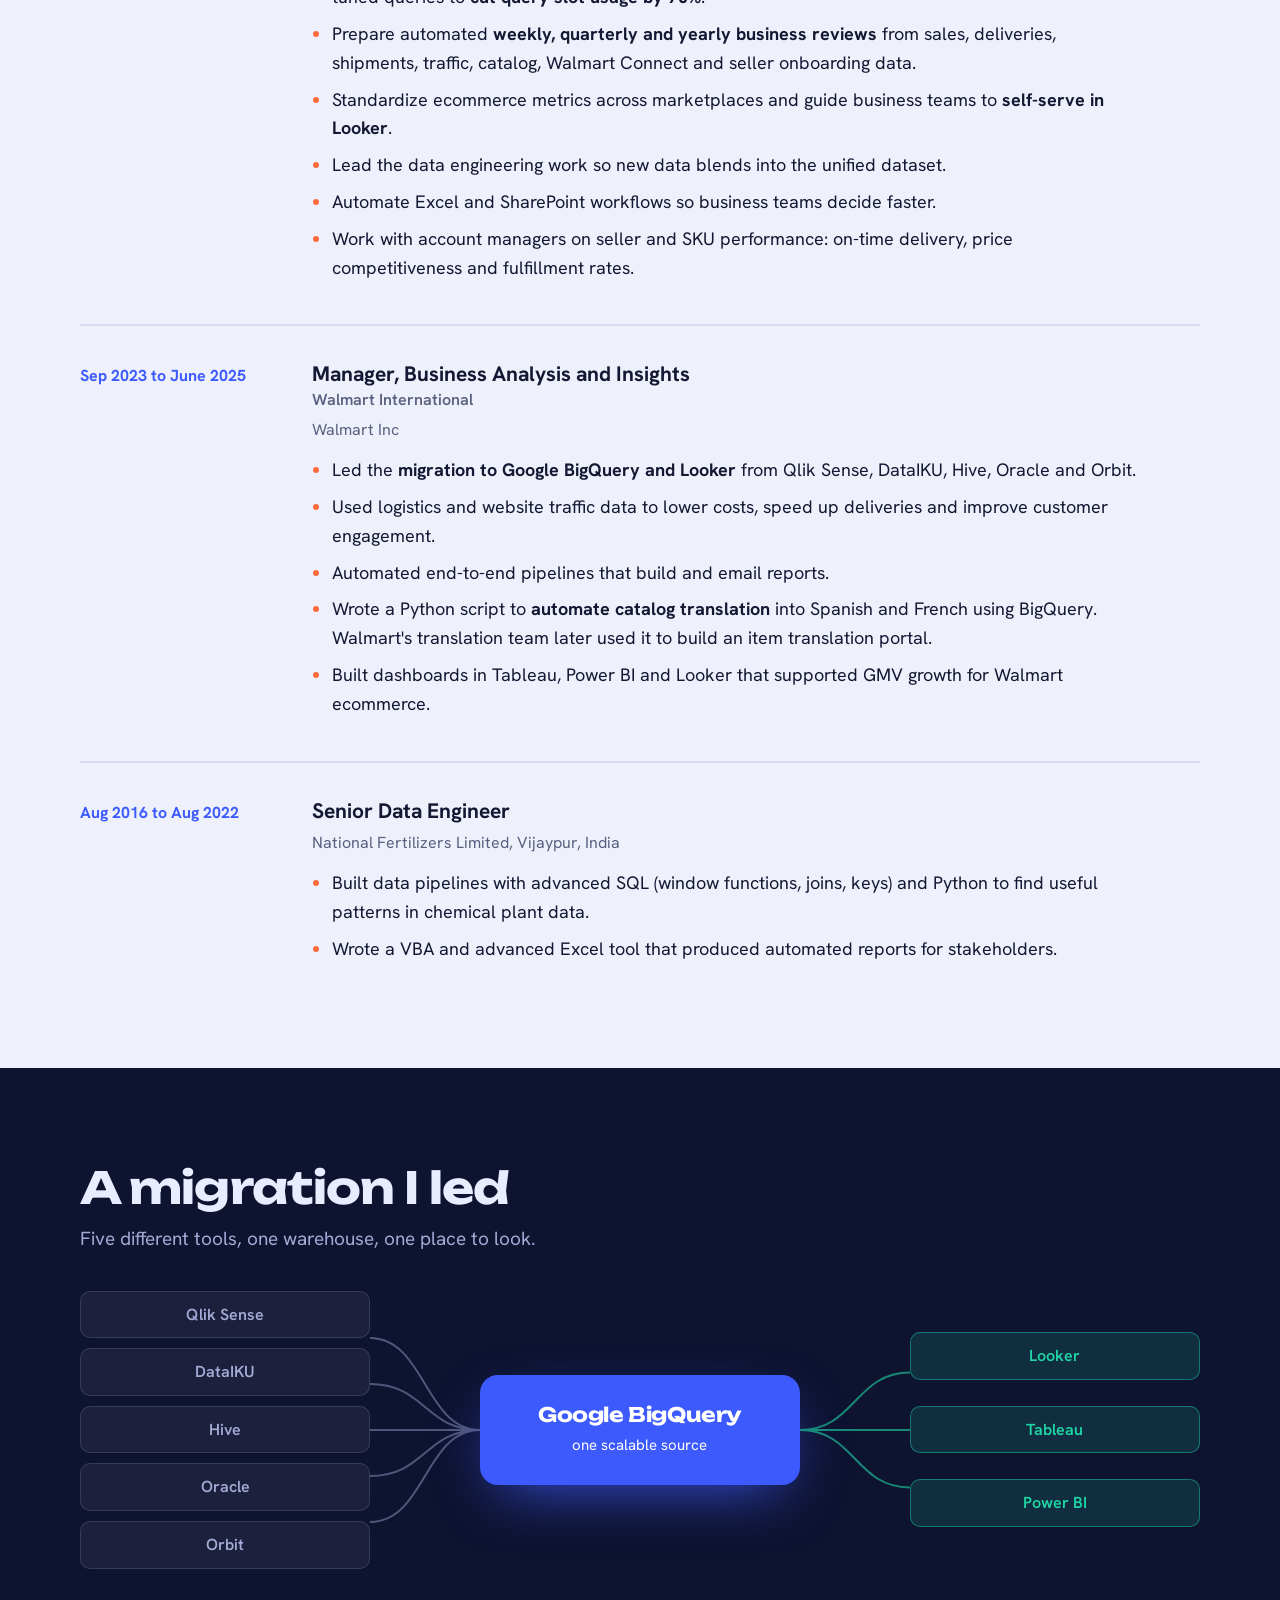
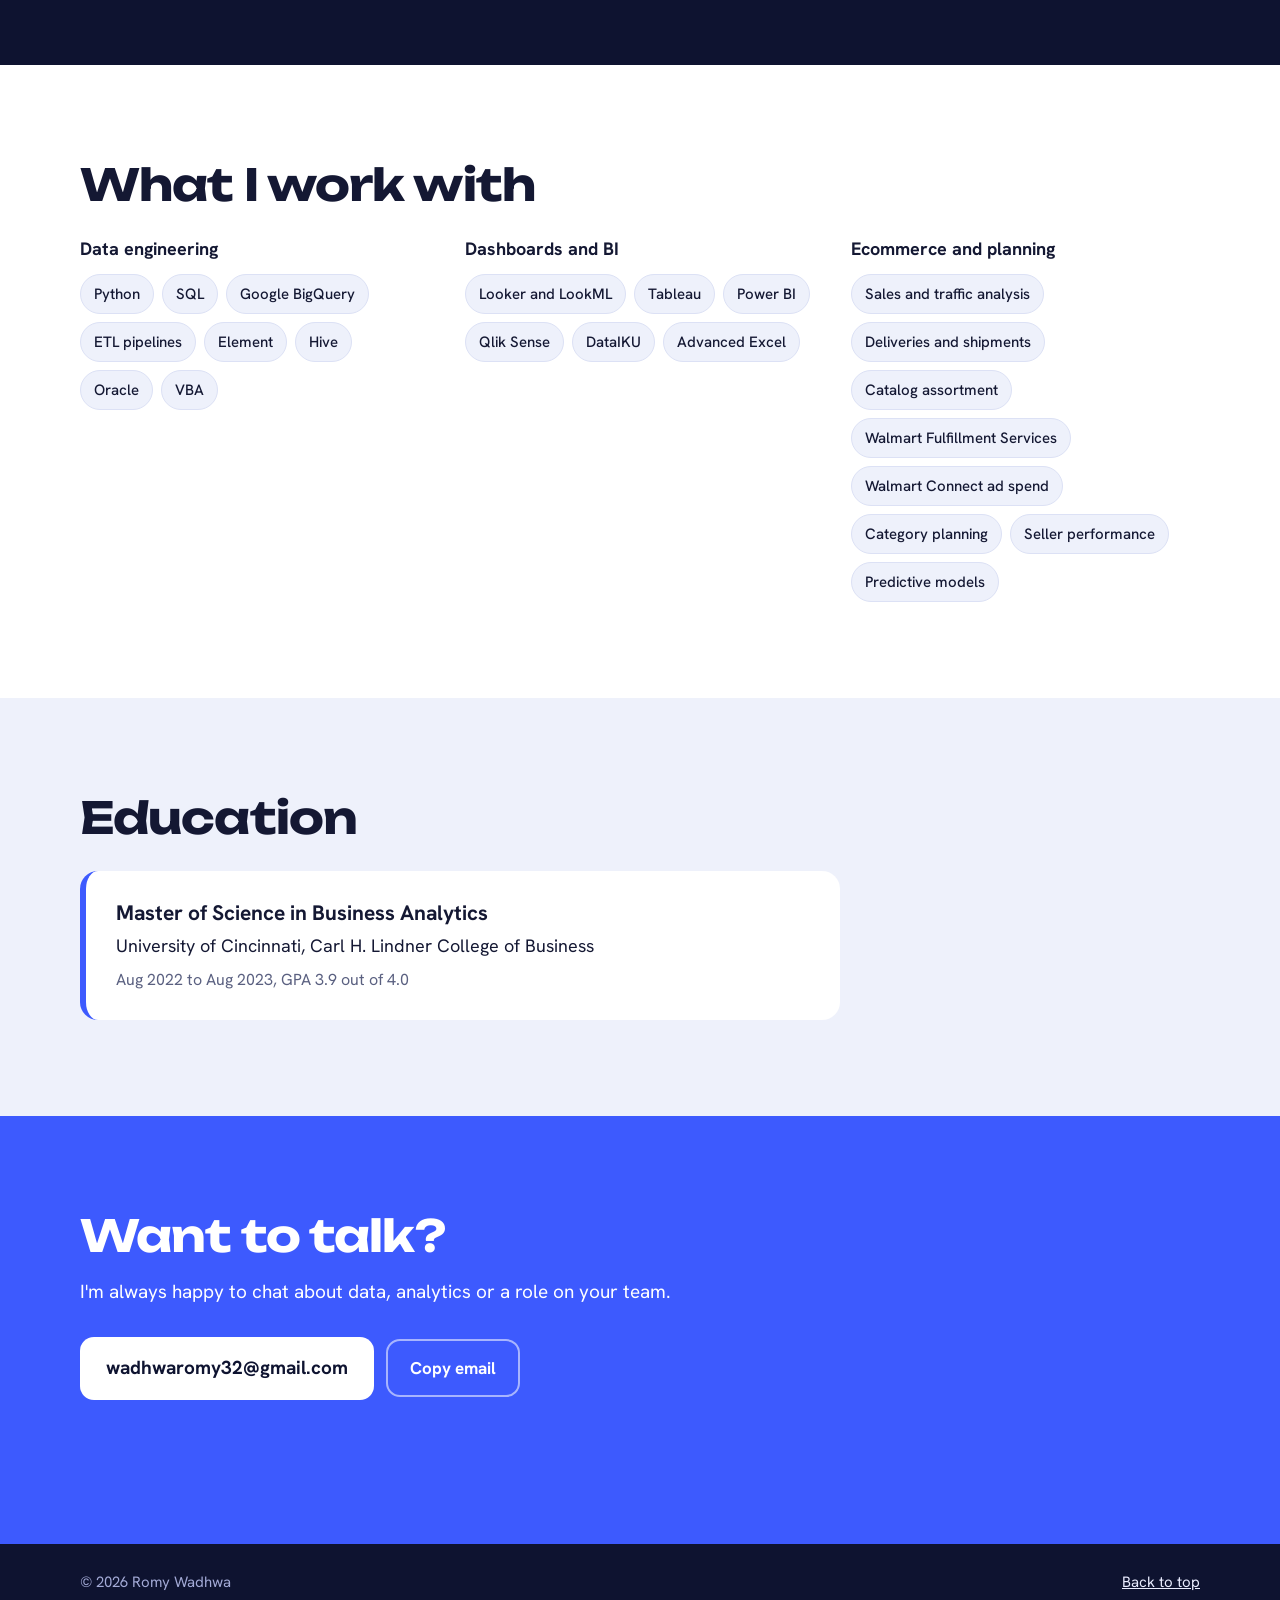
==== commit 88b8a086: "Resume with website link, About section and layout tweaks Co-Authored-By: Claude Opus 5.5 <noreply@a" ====
--- a/index.html
+++ b/index.html
@@ -44,21 +44,20 @@
 
 <nav class="nav">
   <a class="logo" href="#top" aria-label="Romy Wadhwa, home">RW</a>
-  <button class="menu" type="button" aria-expanded="false" aria-controls="navLinks" aria-label="Open menu"><span></span><span></span></button>
-  <div class="links" id="navLinks">
+  <div class="links">
     <a href="#about">About</a>
     <a href="#work">Experience</a>
     <a href="#skills">Skills</a>
     <a href="#school">Education</a>
     <a href="#contact">Contact</a>
-    <a class="pill" href="assets/Romy_Wadhwa_Resume.pdf" download>Resume</a>
   </div>
+  <a class="pill" href="assets/Romy_Wadhwa_Resume.pdf" download>Resume</a>
 </nav>
 
 <header class="hero" id="top">
   <div class="hero-text">
     <h1>Romy<br>Wadhwa</h1>
-    <p class="role"><span>Senior Manager, Data Analytics</span> <span class="where"><span class="at">at</span> <span class="badge">Walmart</span></span></p>
+    <p class="role">Senior Manager, Data Analytics <span class="at">at</span> <span class="badge">Walmart</span></p>
     <ul class="lede">
       <li>I build data pipelines for tables with billions of rows</li>
       <li>I create dashboards and business reviews that leaders use</li>
@@ -102,11 +101,9 @@
         </ul>
       </div>
       <div>
-        <h3>How I got here</h3>
-        <ul>
-          <li>Started with chemical plant data in India</li>
+        <ul>
+          <li>Part of Walmart since October 2023, now on the global marketplace data team</li>
           <li>Moved to the US for a master's in business analytics</li>
-          <li>Now work on Walmart's global marketplace data</li>
           <li>Love work where a better pipeline or a clearer dashboard saves people real time</li>
         </ul>
       </div>
@@ -183,15 +180,15 @@
   <section class="skills" id="skills">
     <h2>What I work with</h2>
     <div class="skill-grid">
-      <div class="skill-row">
+      <div>
         <h3>Data engineering</h3>
         <ul class="chips"><li>Python</li><li>SQL</li><li>Google BigQuery</li><li>ETL pipelines</li><li>Element</li><li>Hive</li><li>Oracle</li><li>VBA</li></ul>
       </div>
-      <div class="skill-row">
+      <div>
         <h3>Dashboards and BI</h3>
         <ul class="chips"><li>Looker and LookML</li><li>Tableau</li><li>Power BI</li><li>Qlik Sense</li><li>DataIKU</li><li>Advanced Excel</li></ul>
       </div>
-      <div class="skill-row">
+      <div>
         <h3>Ecommerce and planning</h3>
         <ul class="chips"><li>Sales and traffic analysis</li><li>Deliveries and shipments</li><li>Catalog assortment</li><li>Walmart Fulfillment Services</li><li>Walmart Connect ad spend</li><li>Category planning</li><li>Seller performance</li><li>Predictive models</li></ul>
       </div>
@@ -200,14 +197,11 @@
 
   <section class="school" id="school">
     <h2>Education</h2>
-    <article class="job edu">
-      <div class="when">Aug 2022 to Aug 2023</div>
-      <div class="what">
-        <h3>Master of Science in Business Analytics</h3>
-        <p class="org">University of Cincinnati, Carl H. Lindner College of Business</p>
-        <p class="gpa"><b>3.9</b> GPA out of 4.0</p>
-      </div>
-    </article>
+    <div class="edu">
+      <h3>Master of Science in Business Analytics</h3>
+      <p>University of Cincinnati, Carl H. Lindner College of Business</p>
+      <p class="meta">Aug 2022 to Aug 2023, GPA 3.9 out of 4.0</p>
+    </div>
   </section>
 
   <section class="contact" id="contact">
--- a/style.css
+++ b/style.css
@@ -4,8 +4,7 @@
   --signal: #3D5AFE;
   --flame: #FF6A3D;
   --mint: #1FD6A5;
-  --fog: #F5F7FC;
-  --line: #E3E7F2;
+  --fog: #EEF1FB;
   --paper: #FFFFFF;
   --text: #141833;
   --muted: #5A6080;
@@ -13,87 +12,79 @@
   --on-ink-muted: #A3AAD6;
   --display: "Unbounded", "Arial Black", sans-serif;
   --body: "Hanken Grotesk", system-ui, sans-serif;
-  /* One content width and gutter for every band, so all left edges line up. */
-  --wrap: 1180px;
-  --gutter: max(20px, calc((100vw - var(--wrap)) / 2));
 }
 
 * { box-sizing: border-box; }
 html { scroll-behavior: smooth; scroll-padding-top: 72px; }
-body { margin: 0; background: var(--paper); color: var(--text); font: 400 18px/1.65 var(--body); -webkit-font-smoothing: antialiased; text-rendering: optimizeLegibility; }
+body { margin: 0; background: var(--paper); color: var(--text); font: 400 18px/1.6 var(--body); -webkit-font-smoothing: antialiased; }
 a { color: inherit; }
 :focus-visible { outline: 3px solid var(--mint); outline-offset: 3px; border-radius: 4px; }
 .skip { position: absolute; left: -999px; top: 8px; background: var(--mint); color: var(--ink); padding: 8px 14px; border-radius: 8px; z-index: 50; }
 .skip:focus { left: 8px; }
 
-h1, h2, h3 { margin: 0; text-wrap: balance; }
-h2 { font: 700 clamp(30px, 4vw, 44px)/1.1 var(--display); letter-spacing: -0.025em; margin-bottom: 48px; }
-h3 { font: 700 20px/1.35 var(--body); letter-spacing: -0.005em; }
-p, li { text-wrap: pretty; }
-
-section { padding: 112px var(--gutter); }
-/* Two white bands in a row get a hairline instead of a color change. */
-.about + .work, .skills + .school { border-top: 1px solid var(--line); }
+h1, h2, h3 { margin: 0; }
+h2 { font: 700 clamp(28px, 4vw, 44px)/1.1 var(--display); letter-spacing: -0.02em; margin-bottom: 28px; }
+h3 { font: 700 21px/1.3 var(--body); }
+
+section { padding: 96px max(20px, calc((100vw - 1120px) / 2)); }
 
 /* ---------- nav ---------- */
 .nav {
   position: sticky; top: 0; z-index: 20; display: flex; align-items: center; justify-content: space-between;
-  padding: 14px var(--gutter); background: rgba(14, 19, 48, 0.86);
+  padding: 14px max(20px, calc((100vw - 1240px) / 2)); background: rgba(14, 19, 48, 0.86);
   backdrop-filter: blur(12px); -webkit-backdrop-filter: blur(12px); border-bottom: 1px solid rgba(255, 255, 255, 0.08);
 }
 .logo { font: 700 18px var(--display); color: var(--on-ink); text-decoration: none; letter-spacing: -0.03em; }
-.links { display: flex; align-items: center; gap: 28px; }
-.links a { color: var(--on-ink-muted); text-decoration: none; font-size: 15px; font-weight: 500; transition: color 0.15s; }
-.links a:hover { color: var(--on-ink); }
-.links .pill { color: var(--ink); background: var(--mint); padding: 8px 16px; border-radius: 999px; font-weight: 700; }
-.links .pill:hover { color: var(--ink); background: #5BE9C1; }
-.menu { display: none; }
+.links { display: flex; align-items: center; gap: 26px; margin: 0 26px 0 auto; }
+.links a { color: var(--on-ink-muted); text-decoration: none; font-size: 15px; font-weight: 500; white-space: nowrap; }
+.links a:hover, .links a[aria-current] { color: var(--on-ink); }
+.links a[aria-current] { text-decoration: underline 2px var(--mint); text-underline-offset: 8px; }
+.pill { flex: none; color: var(--ink); background: var(--mint); padding: 8px 16px; border-radius: 999px; font-size: 15px; font-weight: 700; text-decoration: none; }
+.pill:hover { background: #5BE9C1; }
 
 /* ---------- hero ---------- */
 .hero {
-  position: relative; overflow: hidden; display: grid; grid-template-columns: 1fr 1.05fr; gap: 64px; align-items: center;
-  padding: 96px var(--gutter) 112px; background: var(--ink); color: var(--on-ink);
+  position: relative; overflow: hidden; display: grid; grid-template-columns: 1fr 1.05fr; gap: 56px; align-items: center;
+  padding: 88px max(20px, calc((100vw - 1240px) / 2)) 104px; background: var(--ink); color: var(--on-ink);
 }
 .hero::before {
   content: ""; position: absolute; inset: 0; pointer-events: none;
   background:
     radial-gradient(600px 380px at 85% 20%, rgba(61, 90, 254, 0.45), transparent 70%),
     radial-gradient(500px 300px at 70% 95%, rgba(31, 214, 165, 0.18), transparent 70%),
-    linear-gradient(rgba(255, 255, 255, 0.03) 1px, transparent 1px) 0 0 / 100% 48px,
-    linear-gradient(90deg, rgba(255, 255, 255, 0.03) 1px, transparent 1px) 0 0 / 48px 100%;
+    linear-gradient(rgba(255, 255, 255, 0.035) 1px, transparent 1px) 0 0 / 100% 48px,
+    linear-gradient(90deg, rgba(255, 255, 255, 0.035) 1px, transparent 1px) 0 0 / 48px 100%;
 }
 .hero > * { position: relative; min-width: 0; }
-.hero h1 { font: 700 clamp(52px, 7vw, 104px)/0.95 var(--display); letter-spacing: -0.045em; }
-.role { margin: 28px 0 18px; font-size: 20px; font-weight: 600; color: var(--mint); display: flex; flex-wrap: wrap; align-items: center; gap: 8px 10px; }
-.where { display: inline-flex; align-items: center; gap: 10px; white-space: nowrap; }
+.hero h1 { font: 700 clamp(52px, 7vw, 108px)/0.95 var(--display); letter-spacing: -0.045em; }
+.role { margin: 26px 0 10px; font-size: 20px; font-weight: 600; color: var(--mint); display: flex; flex-wrap: wrap; align-items: center; gap: 6px 8px; }
 .role .at { color: var(--on-ink-muted); font-weight: 500; }
 .badge {
-  display: inline-block; padding: 3px 13px; border-radius: 999px; font-weight: 700; font-size: 16px; letter-spacing: 0.01em;
+  display: inline-block; padding: 4px 14px; border-radius: 999px; font-weight: 700; font-size: 17px; letter-spacing: 0.01em;
   color: var(--on-ink); background: rgba(255, 255, 255, 0.08); border: 1.5px solid rgba(31, 214, 165, 0.6);
 }
-.lede { margin: 0 0 36px; padding: 0; list-style: none; max-width: 30em; font-size: 18px; line-height: 1.55; color: var(--on-ink-muted); }
-.lede li { position: relative; padding-left: 26px; margin-bottom: 10px; }
-.lede li::before { content: ""; position: absolute; left: 0; top: 0.68em; width: 12px; height: 3px; border-radius: 2px; background: var(--mint); }
+.lede { margin: 0 0 34px; padding: 0; list-style: none; max-width: 30em; font-size: 19px; color: var(--on-ink-muted); }
+.lede li { position: relative; padding-left: 26px; margin-bottom: 8px; }
+.lede li::before { content: ""; position: absolute; left: 0; top: 0.62em; width: 12px; height: 4px; border-radius: 2px; background: var(--mint); }
 .cta { display: flex; flex-wrap: wrap; gap: 12px; }
 .btn { display: inline-flex; align-items: center; padding: 14px 22px; border-radius: 12px; font-weight: 700; font-size: 16px; text-decoration: none; transition: transform 0.15s, background 0.15s, border-color 0.15s; }
-.btn:hover { transform: translateY(-1px); }
 .btn:active { transform: translateY(1px); }
-.btn.solid { background: var(--flame); color: #1A0A04; box-shadow: 0 14px 34px -14px rgba(255, 106, 61, 0.8); }
+.btn.solid { background: var(--flame); color: #1A0A04; box-shadow: 0 14px 34px -12px rgba(255, 106, 61, 0.8); }
 .btn.solid:hover { background: #FF8459; }
 .btn.ghost { border: 2px solid rgba(233, 236, 255, 0.35); color: var(--on-ink); }
 .btn.ghost:hover { border-color: var(--on-ink); }
 
 .panel {
-  margin: 0; padding: 20px 22px 22px; border-radius: 22px; background: rgba(22, 28, 68, 0.78);
+  margin: 0; padding: 18px 20px 20px; border-radius: 22px; background: rgba(22, 28, 68, 0.78);
   border: 1px solid rgba(255, 255, 255, 0.1); box-shadow: 0 40px 90px -30px rgba(0, 0, 0, 0.7), 0 0 0 1px rgba(61, 90, 254, 0.25);
 }
-.panel-top { display: flex; flex-wrap: wrap; align-items: center; gap: 8px 18px; font-size: 14px; font-weight: 600; color: var(--on-ink-muted); }
+.panel-top { display: flex; flex-wrap: wrap; align-items: center; gap: 18px; font-size: 14px; font-weight: 600; color: var(--on-ink-muted); }
 .key i { display: inline-block; width: 18px; height: 4px; border-radius: 2px; margin-right: 8px; vertical-align: middle; }
 .key.rows i { background: var(--mint); }
 .key.cost i { background: var(--flame); }
-.ill { margin-left: auto; font-weight: 500; font-size: 12.5px; opacity: 0.7; }
+.ill { margin-left: auto; font-weight: 500; font-size: 13px; opacity: 0.75; }
 .chart-wrap { position: relative; margin-top: 8px; }
-#chart { display: block; width: 100%; height: auto; overflow: visible; touch-action: none; }
+#chart { display: block; width: 100%; height: auto; overflow: visible; touch-action: pan-y; }
 #chart .grid line { stroke: rgba(255, 255, 255, 0.07); }
 #chart .line { fill: none; stroke-width: 3.5; stroke-linecap: round; stroke-linejoin: round; }
 #chart .rows { stroke: var(--mint); filter: drop-shadow(0 0 8px rgba(31, 214, 165, 0.6)); }
@@ -112,39 +103,38 @@
 }
 .pin b { display: block; font: 700 22px var(--display); letter-spacing: -0.03em; }
 .pin.show { opacity: 1; transform: none; }
-.pin::after { content: ""; position: absolute; left: 18px; bottom: -7px; border: 7px solid transparent; border-bottom: 0; border-top-color: var(--flame); }
-.tiles { display: grid; grid-template-columns: repeat(3, 1fr); gap: 12px; margin-top: 16px; }
-.tile { padding: 14px 16px; border-radius: 14px; background: rgba(255, 255, 255, 0.05); border: 1px solid rgba(255, 255, 255, 0.08); }
+.pin::after { content: ""; position: absolute; left: var(--arrow, 18px); bottom: -7px; border: 7px solid transparent; border-bottom: 0; border-top-color: var(--flame); }
+.tiles { display: grid; grid-template-columns: repeat(3, 1fr); gap: 12px; margin-top: 14px; }
+.tile { padding: 14px; border-radius: 14px; background: rgba(255, 255, 255, 0.05); border: 1px solid rgba(255, 255, 255, 0.08); }
 .tile b { display: block; font: 700 28px/1.1 var(--display); letter-spacing: -0.03em; color: var(--paper); }
-.tile span { display: block; margin-top: 6px; font-size: 13.5px; line-height: 1.4; color: var(--on-ink-muted); }
+.tile span { display: block; margin-top: 6px; font-size: 14px; line-height: 1.35; color: var(--on-ink-muted); }
 
 /* ---------- about ---------- */
-.about-grid { display: grid; grid-template-columns: 1fr 1fr; gap: 64px; }
-.about-grid h3 { font-size: 13px; letter-spacing: 0.08em; text-transform: uppercase; margin-bottom: 16px; color: var(--signal); }
-.about-grid ul { margin: 0; padding-left: 20px; max-width: 34em; }
-.about-grid li { margin-bottom: 12px; font-size: 18px; line-height: 1.6; padding-left: 4px; }
+.about-grid { display: grid; grid-template-columns: 1fr 1fr; gap: 40px; }
+.about-grid h3 { font-size: 18px; margin-bottom: 12px; color: var(--signal); }
+.about-grid ul { margin: 0; padding-left: 22px; max-width: 34em; }
+.about-grid li { margin-bottom: 10px; font-size: 19px; line-height: 1.55; }
 .about-grid li::marker { color: var(--flame); }
-
-/* ---------- work and education (shared timeline rows) ---------- */
-.work { padding-bottom: 80px; }
-.job { display: grid; grid-template-columns: 220px 1fr; gap: 40px; padding: 40px 0; border-top: 1px solid var(--line); }
+.about-grid ul:first-child { margin-top: 35px; } /* line up with the headed column */
+
+/* ---------- work ---------- */
+.work { background: var(--fog); }
+.job { display: grid; grid-template-columns: 200px 1fr; gap: 32px; padding: 34px 0; border-top: 2px solid #D6DCF3; }
 .job:last-child { padding-bottom: 0; }
-.when { font-size: 14px; font-weight: 700; letter-spacing: 0.02em; color: var(--signal); padding-top: 4px; font-variant-numeric: tabular-nums; }
-.job h3 small { display: block; margin-top: 4px; font-size: 16px; font-weight: 600; color: var(--muted); }
-.org { margin: 4px 0 18px; color: var(--muted); font-size: 16px; }
+.when { font-weight: 700; color: var(--signal); font-size: 16px; padding-top: 3px; }
+.job h3 small { display: block; margin-top: 2px; font-size: 16px; font-weight: 600; color: var(--muted); }
+.org { margin: 6px 0 14px; color: var(--muted); font-size: 16px; }
 .job ul { margin: 0; padding-left: 20px; max-width: 46em; }
-.job li { margin-bottom: 10px; padding-left: 4px; }
-.job li:last-child { margin-bottom: 0; }
+.job li { margin-bottom: 8px; }
 .job li::marker { color: var(--flame); }
 .job li b { font-weight: 700; }
 
 /* ---------- migration flow ---------- */
 .flow-section { background: var(--ink); color: var(--on-ink); }
-.flow-section h2 { margin-bottom: 14px; }
-.flow-note { margin: 0 0 48px; color: var(--on-ink-muted); font-size: 18px; }
+.flow-note { margin: -16px 0 36px; color: var(--on-ink-muted); font-size: 19px; }
 .flow { display: grid; grid-template-columns: 1fr 110px 1.1fr 110px 1fr; align-items: center; }
 .flow ul { list-style: none; margin: 0; padding: 0; display: grid; gap: 10px; }
-.flow li { padding: 10px 14px; border-radius: 10px; font-weight: 600; font-size: 15px; text-align: center; }
+.flow li { padding: 10px 14px; border-radius: 10px; font-weight: 600; font-size: 16px; text-align: center; }
 .from li { background: rgba(255, 255, 255, 0.06); border: 1px solid rgba(255, 255, 255, 0.12); color: var(--on-ink-muted); }
 .to li { background: rgba(31, 214, 165, 0.14); border: 1px solid rgba(31, 214, 165, 0.45); color: var(--mint); }
 .to { gap: 26px !important; }
@@ -153,102 +143,73 @@
 .arrows.out path { stroke: rgba(31, 214, 165, 0.6); }
 .hub { padding: 28px 20px; border-radius: 18px; text-align: center; background: var(--signal); box-shadow: 0 20px 60px -20px rgba(61, 90, 254, 0.9); }
 .hub b { display: block; font: 700 20px/1.2 var(--display); letter-spacing: -0.02em; color: #fff; }
-.hub span { display: block; margin-top: 6px; font-size: 15px; color: #DDE3FF; }
+.hub span { display: block; margin-top: 6px; font-size: 15px; color: #fff; }
 
 /* ---------- skills ---------- */
-.skill-grid { display: grid; }
-.skill-row { display: grid; grid-template-columns: 220px 1fr; gap: 40px; align-items: baseline; padding: 28px 0; border-top: 1px solid var(--line); }
-.skill-row:last-child { padding-bottom: 0; }
-.skill-row h3 { font-size: 14px; font-weight: 700; letter-spacing: 0.02em; color: var(--signal); }
+.skill-grid { display: grid; grid-template-columns: repeat(3, 1fr); gap: 36px; }
+.skill-grid h3 { font-size: 18px; margin-bottom: 14px; }
 .chips { list-style: none; margin: 0; padding: 0; display: flex; flex-wrap: wrap; gap: 8px; }
-.chips li { padding: 6px 14px; border-radius: 999px; font-size: 15px; font-weight: 500; background: var(--fog); border: 1px solid var(--line); }
+.chips li { padding: 7px 13px; border-radius: 999px; font-size: 15px; font-weight: 500; background: var(--fog); border: 1px solid #DCE1F5; }
 
 /* ---------- education ---------- */
-.school { padding-top: 96px; }
-.gpa { margin: 0; color: var(--muted); font-size: 16px; }
-.gpa b { font: 700 22px var(--display); letter-spacing: -0.03em; color: var(--text); margin-right: 4px; }
+.school { background: var(--fog); }
+.edu { padding: 28px 30px; border-radius: 18px; background: var(--paper); border-left: 6px solid var(--signal); max-width: 760px; }
+.edu p { margin: 6px 0 0; }
+.edu .meta { color: var(--muted); font-size: 16px; }
 
 /* ---------- contact ---------- */
-.contact { position: relative; overflow: hidden; background: var(--ink); color: var(--on-ink); }
-.contact::before {
-  content: ""; position: absolute; inset: 0; pointer-events: none;
-  background: radial-gradient(700px 360px at 90% 0%, rgba(61, 90, 254, 0.5), transparent 70%);
-}
-.contact > * { position: relative; }
-.contact h2 { margin-bottom: 14px; }
-.contact > p { margin: 0 0 32px; font-size: 18px; color: var(--on-ink-muted); }
+.contact { background: var(--signal); color: #fff; }
+.contact > p { margin: -12px 0 30px; font-size: 19px; color: #fff; }
 .mail {
   display: inline-block; padding: 16px 26px; border-radius: 14px; background: var(--paper); color: var(--ink);
-  font-weight: 700; font-size: 18px; text-decoration: none; word-break: break-all; transition: transform 0.15s, box-shadow 0.15s;
-}
-.mail:hover { transform: translateY(-2px); box-shadow: 0 22px 40px -18px rgba(0, 0, 0, 0.7); }
+  font-weight: 700; font-size: 19px; text-decoration: none; word-break: break-all; transition: transform 0.15s, box-shadow 0.15s;
+}
+.mail:hover { transform: translateY(-2px); box-shadow: 0 22px 40px -18px rgba(14, 19, 48, 0.7); }
 .reach { display: flex; flex-wrap: wrap; align-items: center; gap: 12px; }
 .copy {
-  padding: 16px 22px; border-radius: 14px; border: 2px solid rgba(233, 236, 255, 0.35); background: transparent;
-  color: var(--on-ink); font: 700 17px var(--body); cursor: pointer; transition: border-color 0.15s, background 0.15s;
-}
-.copy:hover { border-color: var(--on-ink); background: rgba(255, 255, 255, 0.06); }
-.copied { min-height: 1.6em; margin: 12px 0 0; font-weight: 600; color: var(--mint); }
-.view { margin: 16px 0 0; font-size: 15px; }
+  padding: 16px 22px; border-radius: 14px; border: 2px solid rgba(255, 255, 255, 0.55); background: transparent;
+  color: #fff; font: 700 17px var(--body); cursor: pointer; transition: border-color 0.15s, background 0.15s;
+}
+.copy:hover { border-color: #fff; background: rgba(255, 255, 255, 0.1); }
+.copied { min-height: 1.6em; margin: 12px 0 0; font-weight: 600; color: #fff; }
+.view { margin: 16px 0 0; font-size: 16px; }
 .view a { color: var(--on-ink-muted); text-underline-offset: 4px; }
 .view a:hover { color: var(--on-ink); }
 
-footer { display: flex; justify-content: space-between; padding: 24px var(--gutter); background: var(--ink); color: var(--on-ink-muted); font-size: 14px; border-top: 1px solid rgba(255, 255, 255, 0.08); }
-footer a { color: var(--on-ink-muted); text-underline-offset: 4px; }
-footer a:hover { color: var(--on-ink); }
+footer { display: flex; justify-content: space-between; padding: 26px max(20px, calc((100vw - 1120px) / 2)); background: var(--ink); color: var(--on-ink-muted); font-size: 15px; }
+footer a { color: var(--on-ink); }
 
 /* ---------- responsive ---------- */
 @media (max-width: 980px) {
-  .hero { grid-template-columns: minmax(0, 1fr); gap: 48px; padding-top: 64px; }
-  .hero h1 { font-size: clamp(52px, 13vw, 104px); }
-  .about-grid { grid-template-columns: 1fr; gap: 32px; }
-  .job, .skill-row { grid-template-columns: 170px 1fr; gap: 28px; }
-  .flow { grid-template-columns: 1fr; gap: 12px; justify-items: center; }
+  .hero { grid-template-columns: minmax(0, 1fr); gap: 44px; padding-top: 56px; }
+  .hero h1 { font-size: clamp(52px, 13vw, 108px); }
+  .about-grid, .skill-grid { grid-template-columns: 1fr; gap: 24px; }
+  .about-grid ul:first-child { margin-top: 0; }
+  .flow { grid-template-columns: 1fr; gap: 14px; }
   .arrows { display: none; }
-  .flow ul { display: flex; flex-wrap: wrap; justify-content: center; gap: 8px !important; }
-  .flow li { padding: 8px 14px; }
-  .hub { position: relative; width: 100%; max-width: 420px; margin: 36px 0; }
-  .hub::before, .hub::after { content: "↓"; position: absolute; left: 0; right: 0; font-size: 20px; line-height: 1; color: var(--on-ink-muted); }
-  .hub::before { top: -30px; }
-  .hub::after { bottom: -30px; color: var(--mint); }
+  .flow ul { grid-template-columns: repeat(auto-fit, minmax(120px, 1fr)); }
+  .to { gap: 10px !important; }
 }
 @media (max-width: 680px) {
   body { font-size: 17px; }
-  h2 { margin-bottom: 32px; }
-  section { padding-top: 72px; padding-bottom: 72px; }
-  .school { padding-top: 64px; }
-  .menu {
-    display: inline-flex; flex-direction: column; justify-content: center; gap: 5px; width: 40px; height: 40px; padding: 0 10px;
-    margin-left: auto; margin-right: 10px; border: 1px solid rgba(255, 255, 255, 0.16); border-radius: 10px; background: transparent; cursor: pointer;
+  section { padding-top: 64px; padding-bottom: 64px; }
+  .nav { gap: 14px; }
+  .links {
+    flex: 1; min-width: 0; margin: 0; gap: 18px; overflow-x: auto; scrollbar-width: none;
+    mask-image: linear-gradient(90deg, #000 calc(100% - 28px), transparent);
+    -webkit-mask-image: linear-gradient(90deg, #000 calc(100% - 28px), transparent);
   }
-  .menu span { display: block; height: 2px; border-radius: 2px; background: var(--on-ink); transition: transform 0.2s; }
-  .menu[aria-expanded="true"] span:first-child { transform: translateY(3.5px) rotate(45deg); }
-  .menu[aria-expanded="true"] span:last-child { transform: translateY(-3.5px) rotate(-45deg); }
-  .links a:not(.pill) { display: none; }
-  .nav.open .links {
-    position: absolute; top: 100%; left: 0; right: 0; flex-direction: column; align-items: stretch; gap: 0;
-    padding: 8px var(--gutter) 16px; background: rgba(14, 19, 48, 0.97); border-bottom: 1px solid rgba(255, 255, 255, 0.08);
-  }
-  .nav.open .links a:not(.pill) { display: block; padding: 12px 0; font-size: 17px; border-bottom: 1px solid rgba(255, 255, 255, 0.06); }
-  .nav.open .links .pill { margin-top: 14px; text-align: center; padding: 12px 16px; }
-  .lede { font-size: 17px; }
-  .job, .skill-row { grid-template-columns: 1fr; gap: 10px; padding: 32px 0; }
-  .skill-row { padding: 24px 0; }
+  .links::-webkit-scrollbar { display: none; }
+  .links a { padding: 6px 0; }
+  .links a:last-child { padding-right: 24px; }
+  .job { grid-template-columns: 1fr; gap: 8px; }
   .tiles { grid-template-columns: 1fr 1fr 1fr; gap: 8px; }
-  .tile { padding: 12px 10px; }
+  .tile { padding: 10px; }
   .tile b { font-size: 22px; }
   .tile span { font-size: 12.5px; }
   .ill { margin-left: 0; width: 100%; }
-  /* On narrow screens the callout sits under the chart instead of covering the lines. */
-  .pin { position: static; display: flex; align-items: baseline; gap: 10px; max-width: none; margin-top: 10px; }
-  .pin b { display: inline; font-size: 20px; }
-  .pin::after { display: none; }
-  .mail { font-size: 17px; }
-  .flow li { padding: 7px 11px; font-size: 14px; }
-  .flow ul { gap: 6px !important; }
-  .from { max-width: 300px; }
 }
 @media (prefers-reduced-motion: reduce) {
   html { scroll-behavior: auto; }
-  .pin, .btn, .mail, .copy, .menu span { transition: none; }
-}
+  .pin, .btn, .mail, .copy { transition: none; }
+}
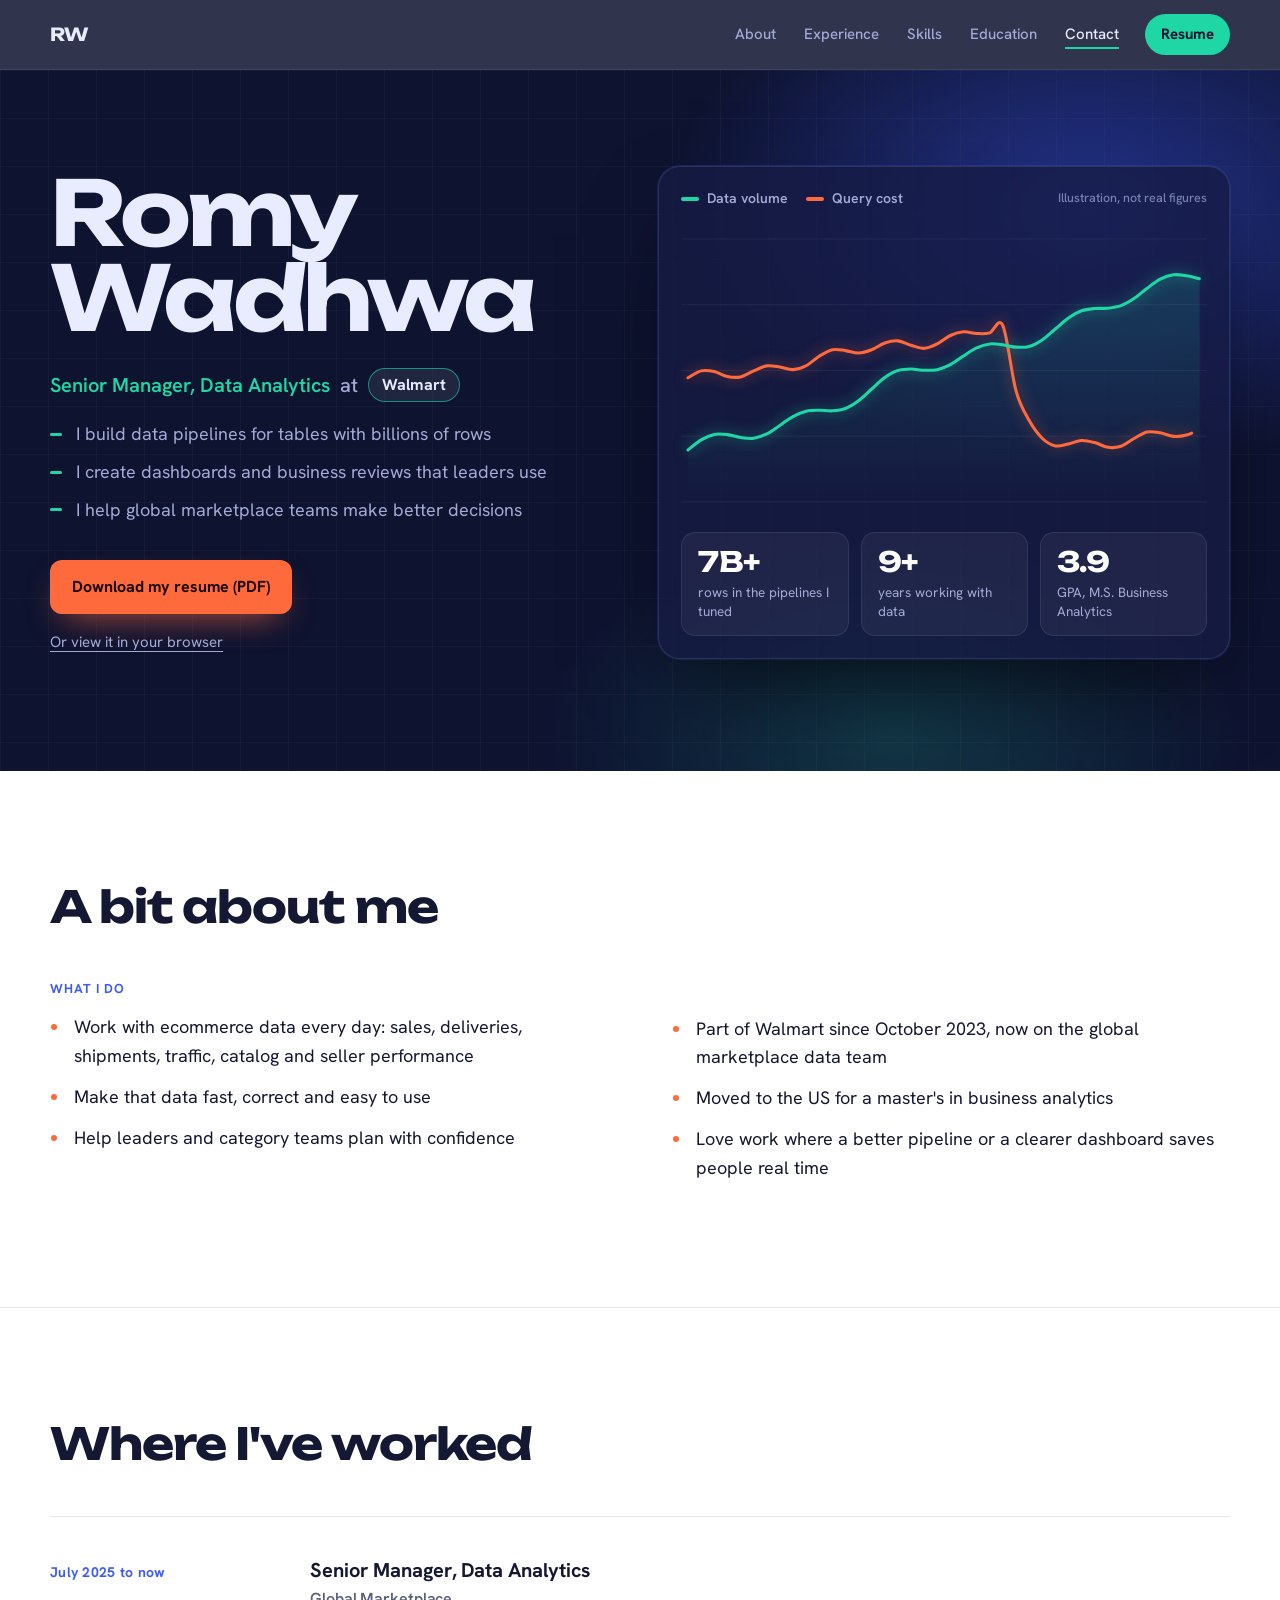
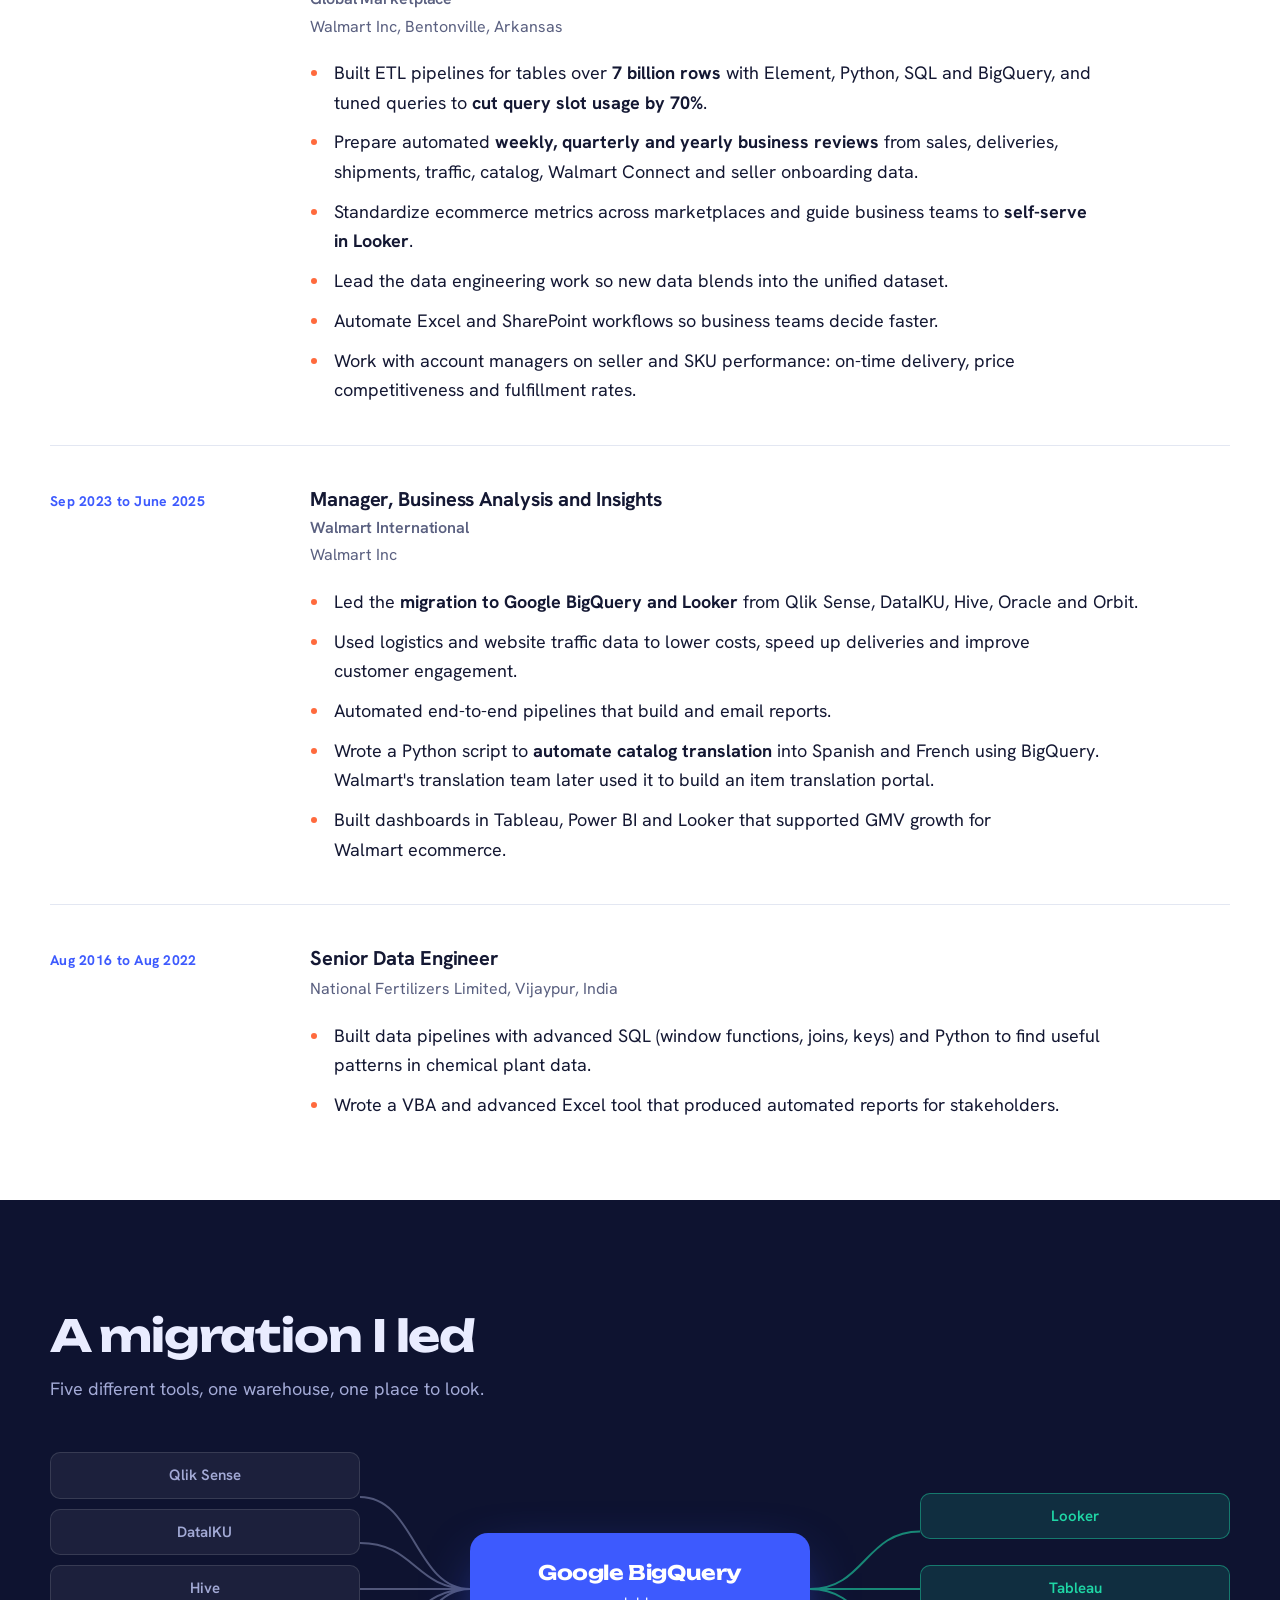
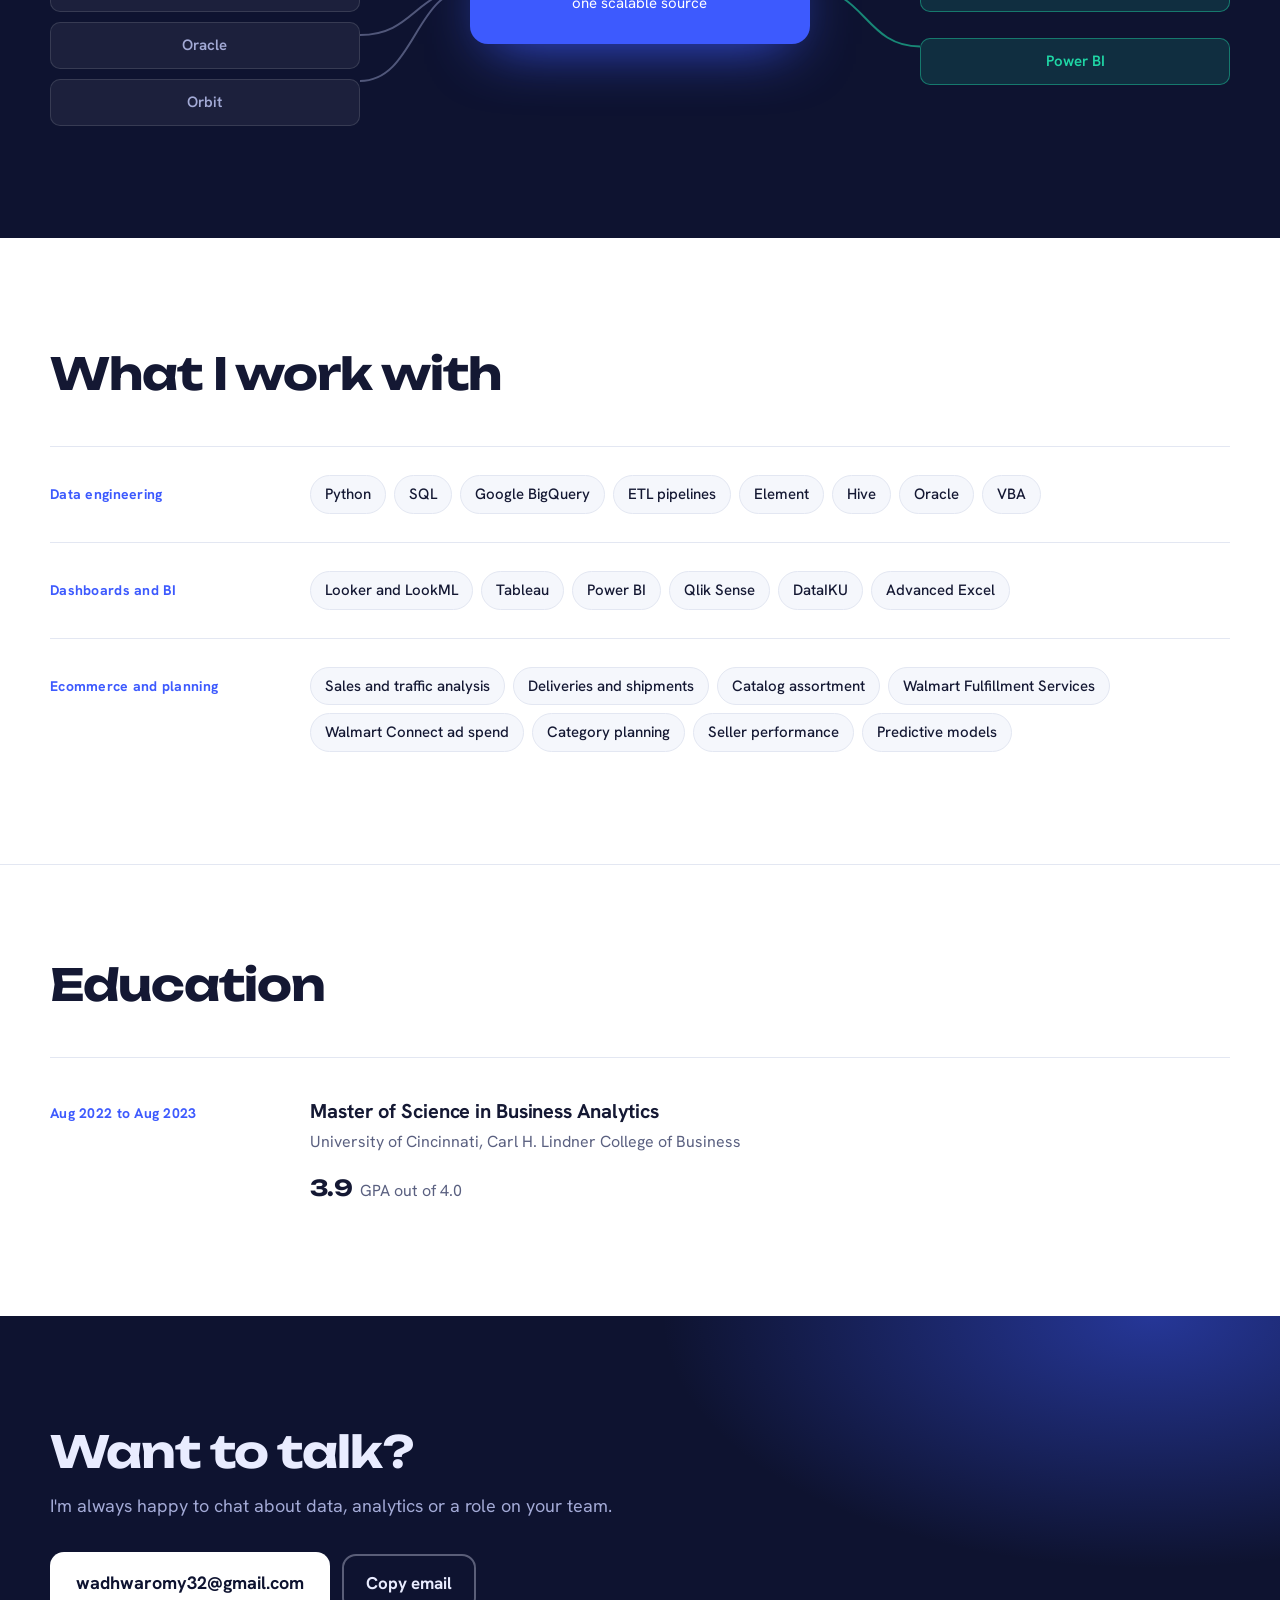
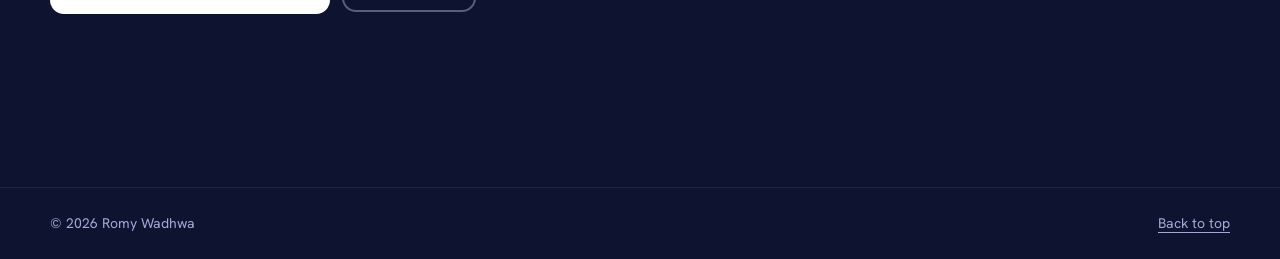
==== commit 50a5273b: "Merge the Oct 17 polish PR with the Oct 21 edits Keeps the PR's design (phone menu behind a menu but" ====
--- a/index.html
+++ b/index.html
@@ -44,7 +44,8 @@
 
 <nav class="nav">
   <a class="logo" href="#top" aria-label="Romy Wadhwa, home">RW</a>
-  <div class="links">
+  <button class="menu" type="button" aria-expanded="false" aria-controls="navLinks" aria-label="Open menu"><span></span><span></span></button>
+  <div class="links" id="navLinks">
     <a href="#about">About</a>
     <a href="#work">Experience</a>
     <a href="#skills">Skills</a>
@@ -57,7 +58,7 @@
 <header class="hero" id="top">
   <div class="hero-text">
     <h1>Romy<br>Wadhwa</h1>
-    <p class="role">Senior Manager, Data Analytics <span class="at">at</span> <span class="badge">Walmart</span></p>
+    <p class="role"><span>Senior Manager, Data Analytics</span> <span class="where"><span class="at">at</span> <span class="badge">Walmart</span></span></p>
     <ul class="lede">
       <li>I build data pipelines for tables with billions of rows</li>
       <li>I create dashboards and business reviews that leaders use</li>
@@ -180,15 +181,15 @@
   <section class="skills" id="skills">
     <h2>What I work with</h2>
     <div class="skill-grid">
-      <div>
+      <div class="skill-row">
         <h3>Data engineering</h3>
         <ul class="chips"><li>Python</li><li>SQL</li><li>Google BigQuery</li><li>ETL pipelines</li><li>Element</li><li>Hive</li><li>Oracle</li><li>VBA</li></ul>
       </div>
-      <div>
+      <div class="skill-row">
         <h3>Dashboards and BI</h3>
         <ul class="chips"><li>Looker and LookML</li><li>Tableau</li><li>Power BI</li><li>Qlik Sense</li><li>DataIKU</li><li>Advanced Excel</li></ul>
       </div>
-      <div>
+      <div class="skill-row">
         <h3>Ecommerce and planning</h3>
         <ul class="chips"><li>Sales and traffic analysis</li><li>Deliveries and shipments</li><li>Catalog assortment</li><li>Walmart Fulfillment Services</li><li>Walmart Connect ad spend</li><li>Category planning</li><li>Seller performance</li><li>Predictive models</li></ul>
       </div>
@@ -197,11 +198,14 @@
 
   <section class="school" id="school">
     <h2>Education</h2>
-    <div class="edu">
-      <h3>Master of Science in Business Analytics</h3>
-      <p>University of Cincinnati, Carl H. Lindner College of Business</p>
-      <p class="meta">Aug 2022 to Aug 2023, GPA 3.9 out of 4.0</p>
-    </div>
+    <article class="job edu">
+      <div class="when">Aug 2022 to Aug 2023</div>
+      <div class="what">
+        <h3>Master of Science in Business Analytics</h3>
+        <p class="org">University of Cincinnati, Carl H. Lindner College of Business</p>
+        <p class="gpa"><b>3.9</b> GPA out of 4.0</p>
+      </div>
+    </article>
   </section>
 
   <section class="contact" id="contact">
--- a/style.css
+++ b/style.css
@@ -4,7 +4,8 @@
   --signal: #3D5AFE;
   --flame: #FF6A3D;
   --mint: #1FD6A5;
-  --fog: #EEF1FB;
+  --fog: #F5F7FC;
+  --line: #E3E7F2;
   --paper: #FFFFFF;
   --text: #141833;
   --muted: #5A6080;
@@ -12,77 +13,86 @@
   --on-ink-muted: #A3AAD6;
   --display: "Unbounded", "Arial Black", sans-serif;
   --body: "Hanken Grotesk", system-ui, sans-serif;
+  /* One content width and gutter for every band, so all left edges line up. */
+  --wrap: 1180px;
+  --gutter: max(20px, calc((100vw - var(--wrap)) / 2));
 }
 
 * { box-sizing: border-box; }
 html { scroll-behavior: smooth; scroll-padding-top: 72px; }
-body { margin: 0; background: var(--paper); color: var(--text); font: 400 18px/1.6 var(--body); -webkit-font-smoothing: antialiased; }
+body { margin: 0; background: var(--paper); color: var(--text); font: 400 18px/1.65 var(--body); -webkit-font-smoothing: antialiased; text-rendering: optimizeLegibility; }
 a { color: inherit; }
 :focus-visible { outline: 3px solid var(--mint); outline-offset: 3px; border-radius: 4px; }
 .skip { position: absolute; left: -999px; top: 8px; background: var(--mint); color: var(--ink); padding: 8px 14px; border-radius: 8px; z-index: 50; }
 .skip:focus { left: 8px; }
 
-h1, h2, h3 { margin: 0; }
-h2 { font: 700 clamp(28px, 4vw, 44px)/1.1 var(--display); letter-spacing: -0.02em; margin-bottom: 28px; }
-h3 { font: 700 21px/1.3 var(--body); }
-
-section { padding: 96px max(20px, calc((100vw - 1120px) / 2)); }
+h1, h2, h3 { margin: 0; text-wrap: balance; }
+h2 { font: 700 clamp(30px, 4vw, 44px)/1.1 var(--display); letter-spacing: -0.025em; margin-bottom: 48px; }
+h3 { font: 700 20px/1.35 var(--body); letter-spacing: -0.005em; }
+p, li { text-wrap: pretty; }
+
+section { padding: 112px var(--gutter); }
+/* Two white bands in a row get a hairline instead of a color change. */
+.about + .work, .skills + .school { border-top: 1px solid var(--line); }
 
 /* ---------- nav ---------- */
 .nav {
   position: sticky; top: 0; z-index: 20; display: flex; align-items: center; justify-content: space-between;
-  padding: 14px max(20px, calc((100vw - 1240px) / 2)); background: rgba(14, 19, 48, 0.86);
+  padding: 14px var(--gutter); background: rgba(14, 19, 48, 0.86);
   backdrop-filter: blur(12px); -webkit-backdrop-filter: blur(12px); border-bottom: 1px solid rgba(255, 255, 255, 0.08);
 }
 .logo { font: 700 18px var(--display); color: var(--on-ink); text-decoration: none; letter-spacing: -0.03em; }
-.links { display: flex; align-items: center; gap: 26px; margin: 0 26px 0 auto; }
-.links a { color: var(--on-ink-muted); text-decoration: none; font-size: 15px; font-weight: 500; white-space: nowrap; }
+.links { display: flex; align-items: center; gap: 28px; margin: 0 26px 0 auto; }
+.links a { color: var(--on-ink-muted); text-decoration: none; font-size: 15px; font-weight: 500; white-space: nowrap; transition: color 0.15s; }
 .links a:hover, .links a[aria-current] { color: var(--on-ink); }
 .links a[aria-current] { text-decoration: underline 2px var(--mint); text-underline-offset: 8px; }
 .pill { flex: none; color: var(--ink); background: var(--mint); padding: 8px 16px; border-radius: 999px; font-size: 15px; font-weight: 700; text-decoration: none; }
 .pill:hover { background: #5BE9C1; }
+.menu { display: none; }
 
 /* ---------- hero ---------- */
 .hero {
-  position: relative; overflow: hidden; display: grid; grid-template-columns: 1fr 1.05fr; gap: 56px; align-items: center;
-  padding: 88px max(20px, calc((100vw - 1240px) / 2)) 104px; background: var(--ink); color: var(--on-ink);
+  position: relative; overflow: hidden; display: grid; grid-template-columns: 1fr 1.05fr; gap: 64px; align-items: center;
+  padding: 96px var(--gutter) 112px; background: var(--ink); color: var(--on-ink);
 }
 .hero::before {
   content: ""; position: absolute; inset: 0; pointer-events: none;
   background:
     radial-gradient(600px 380px at 85% 20%, rgba(61, 90, 254, 0.45), transparent 70%),
     radial-gradient(500px 300px at 70% 95%, rgba(31, 214, 165, 0.18), transparent 70%),
-    linear-gradient(rgba(255, 255, 255, 0.035) 1px, transparent 1px) 0 0 / 100% 48px,
-    linear-gradient(90deg, rgba(255, 255, 255, 0.035) 1px, transparent 1px) 0 0 / 48px 100%;
+    linear-gradient(rgba(255, 255, 255, 0.03) 1px, transparent 1px) 0 0 / 100% 48px,
+    linear-gradient(90deg, rgba(255, 255, 255, 0.03) 1px, transparent 1px) 0 0 / 48px 100%;
 }
 .hero > * { position: relative; min-width: 0; }
-.hero h1 { font: 700 clamp(52px, 7vw, 108px)/0.95 var(--display); letter-spacing: -0.045em; }
-.role { margin: 26px 0 10px; font-size: 20px; font-weight: 600; color: var(--mint); display: flex; flex-wrap: wrap; align-items: center; gap: 6px 8px; }
+.hero h1 { font: 700 clamp(52px, 7vw, 104px)/0.95 var(--display); letter-spacing: -0.045em; }
+.role { margin: 28px 0 18px; font-size: 20px; font-weight: 600; color: var(--mint); display: flex; flex-wrap: wrap; align-items: center; gap: 8px 10px; }
+.where { display: inline-flex; align-items: center; gap: 10px; white-space: nowrap; }
 .role .at { color: var(--on-ink-muted); font-weight: 500; }
 .badge {
-  display: inline-block; padding: 4px 14px; border-radius: 999px; font-weight: 700; font-size: 17px; letter-spacing: 0.01em;
+  display: inline-block; padding: 3px 13px; border-radius: 999px; font-weight: 700; font-size: 16px; letter-spacing: 0.01em;
   color: var(--on-ink); background: rgba(255, 255, 255, 0.08); border: 1.5px solid rgba(31, 214, 165, 0.6);
 }
-.lede { margin: 0 0 34px; padding: 0; list-style: none; max-width: 30em; font-size: 19px; color: var(--on-ink-muted); }
-.lede li { position: relative; padding-left: 26px; margin-bottom: 8px; }
-.lede li::before { content: ""; position: absolute; left: 0; top: 0.62em; width: 12px; height: 4px; border-radius: 2px; background: var(--mint); }
+.lede { margin: 0 0 36px; padding: 0; list-style: none; max-width: 30em; font-size: 18px; line-height: 1.55; color: var(--on-ink-muted); }
+.lede li { position: relative; padding-left: 26px; margin-bottom: 10px; }
+.lede li::before { content: ""; position: absolute; left: 0; top: 0.68em; width: 12px; height: 3px; border-radius: 2px; background: var(--mint); }
 .cta { display: flex; flex-wrap: wrap; gap: 12px; }
 .btn { display: inline-flex; align-items: center; padding: 14px 22px; border-radius: 12px; font-weight: 700; font-size: 16px; text-decoration: none; transition: transform 0.15s, background 0.15s, border-color 0.15s; }
+.btn:hover { transform: translateY(-1px); }
 .btn:active { transform: translateY(1px); }
-.btn.solid { background: var(--flame); color: #1A0A04; box-shadow: 0 14px 34px -12px rgba(255, 106, 61, 0.8); }
+.btn.solid { background: var(--flame); color: #1A0A04; box-shadow: 0 14px 34px -14px rgba(255, 106, 61, 0.8); }
 .btn.solid:hover { background: #FF8459; }
 .btn.ghost { border: 2px solid rgba(233, 236, 255, 0.35); color: var(--on-ink); }
 .btn.ghost:hover { border-color: var(--on-ink); }
 
 .panel {
-  margin: 0; padding: 18px 20px 20px; border-radius: 22px; background: rgba(22, 28, 68, 0.78);
+  margin: 0; padding: 20px 22px 22px; border-radius: 22px; background: rgba(22, 28, 68, 0.78);
   border: 1px solid rgba(255, 255, 255, 0.1); box-shadow: 0 40px 90px -30px rgba(0, 0, 0, 0.7), 0 0 0 1px rgba(61, 90, 254, 0.25);
 }
-.panel-top { display: flex; flex-wrap: wrap; align-items: center; gap: 18px; font-size: 14px; font-weight: 600; color: var(--on-ink-muted); }
+.panel-top { display: flex; flex-wrap: wrap; align-items: center; gap: 8px 18px; font-size: 14px; font-weight: 600; color: var(--on-ink-muted); }
 .key i { display: inline-block; width: 18px; height: 4px; border-radius: 2px; margin-right: 8px; vertical-align: middle; }
 .key.rows i { background: var(--mint); }
 .key.cost i { background: var(--flame); }
-.ill { margin-left: auto; font-weight: 500; font-size: 13px; opacity: 0.75; }
+.ill { margin-left: auto; font-weight: 500; font-size: 12.5px; opacity: 0.7; }
 .chart-wrap { position: relative; margin-top: 8px; }
 #chart { display: block; width: 100%; height: auto; overflow: visible; touch-action: pan-y; }
 #chart .grid line { stroke: rgba(255, 255, 255, 0.07); }
@@ -104,37 +114,39 @@
 .pin b { display: block; font: 700 22px var(--display); letter-spacing: -0.03em; }
 .pin.show { opacity: 1; transform: none; }
 .pin::after { content: ""; position: absolute; left: var(--arrow, 18px); bottom: -7px; border: 7px solid transparent; border-bottom: 0; border-top-color: var(--flame); }
-.tiles { display: grid; grid-template-columns: repeat(3, 1fr); gap: 12px; margin-top: 14px; }
-.tile { padding: 14px; border-radius: 14px; background: rgba(255, 255, 255, 0.05); border: 1px solid rgba(255, 255, 255, 0.08); }
+.tiles { display: grid; grid-template-columns: repeat(3, 1fr); gap: 12px; margin-top: 16px; }
+.tile { padding: 14px 16px; border-radius: 14px; background: rgba(255, 255, 255, 0.05); border: 1px solid rgba(255, 255, 255, 0.08); }
 .tile b { display: block; font: 700 28px/1.1 var(--display); letter-spacing: -0.03em; color: var(--paper); }
-.tile span { display: block; margin-top: 6px; font-size: 14px; line-height: 1.35; color: var(--on-ink-muted); }
+.tile span { display: block; margin-top: 6px; font-size: 13.5px; line-height: 1.4; color: var(--on-ink-muted); }
 
 /* ---------- about ---------- */
-.about-grid { display: grid; grid-template-columns: 1fr 1fr; gap: 40px; }
-.about-grid h3 { font-size: 18px; margin-bottom: 12px; color: var(--signal); }
-.about-grid ul { margin: 0; padding-left: 22px; max-width: 34em; }
-.about-grid li { margin-bottom: 10px; font-size: 19px; line-height: 1.55; }
+.about-grid { display: grid; grid-template-columns: 1fr 1fr; gap: 64px; }
+.about-grid h3 { font-size: 13px; letter-spacing: 0.08em; text-transform: uppercase; margin-bottom: 16px; color: var(--signal); }
+.about-grid ul { margin: 0; padding-left: 20px; max-width: 34em; }
+.about-grid li { margin-bottom: 12px; font-size: 18px; line-height: 1.6; padding-left: 4px; }
 .about-grid li::marker { color: var(--flame); }
 .about-grid ul:first-child { margin-top: 35px; } /* line up with the headed column */
 
-/* ---------- work ---------- */
-.work { background: var(--fog); }
-.job { display: grid; grid-template-columns: 200px 1fr; gap: 32px; padding: 34px 0; border-top: 2px solid #D6DCF3; }
+/* ---------- work and education (shared timeline rows) ---------- */
+.work { padding-bottom: 80px; }
+.job { display: grid; grid-template-columns: 220px 1fr; gap: 40px; padding: 40px 0; border-top: 1px solid var(--line); }
 .job:last-child { padding-bottom: 0; }
-.when { font-weight: 700; color: var(--signal); font-size: 16px; padding-top: 3px; }
-.job h3 small { display: block; margin-top: 2px; font-size: 16px; font-weight: 600; color: var(--muted); }
-.org { margin: 6px 0 14px; color: var(--muted); font-size: 16px; }
+.when { font-size: 14px; font-weight: 700; letter-spacing: 0.02em; color: var(--signal); padding-top: 4px; font-variant-numeric: tabular-nums; }
+.job h3 small { display: block; margin-top: 4px; font-size: 16px; font-weight: 600; color: var(--muted); }
+.org { margin: 4px 0 18px; color: var(--muted); font-size: 16px; }
 .job ul { margin: 0; padding-left: 20px; max-width: 46em; }
-.job li { margin-bottom: 8px; }
+.job li { margin-bottom: 10px; padding-left: 4px; }
+.job li:last-child { margin-bottom: 0; }
 .job li::marker { color: var(--flame); }
 .job li b { font-weight: 700; }
 
 /* ---------- migration flow ---------- */
 .flow-section { background: var(--ink); color: var(--on-ink); }
-.flow-note { margin: -16px 0 36px; color: var(--on-ink-muted); font-size: 19px; }
+.flow-section h2 { margin-bottom: 14px; }
+.flow-note { margin: 0 0 48px; color: var(--on-ink-muted); font-size: 18px; }
 .flow { display: grid; grid-template-columns: 1fr 110px 1.1fr 110px 1fr; align-items: center; }
 .flow ul { list-style: none; margin: 0; padding: 0; display: grid; gap: 10px; }
-.flow li { padding: 10px 14px; border-radius: 10px; font-weight: 600; font-size: 16px; text-align: center; }
+.flow li { padding: 10px 14px; border-radius: 10px; font-weight: 600; font-size: 15px; text-align: center; }
 .from li { background: rgba(255, 255, 255, 0.06); border: 1px solid rgba(255, 255, 255, 0.12); color: var(--on-ink-muted); }
 .to li { background: rgba(31, 214, 165, 0.14); border: 1px solid rgba(31, 214, 165, 0.45); color: var(--mint); }
 .to { gap: 26px !important; }
@@ -146,70 +158,100 @@
 .hub span { display: block; margin-top: 6px; font-size: 15px; color: #fff; }
 
 /* ---------- skills ---------- */
-.skill-grid { display: grid; grid-template-columns: repeat(3, 1fr); gap: 36px; }
-.skill-grid h3 { font-size: 18px; margin-bottom: 14px; }
+.skill-grid { display: grid; }
+.skill-row { display: grid; grid-template-columns: 220px 1fr; gap: 40px; align-items: baseline; padding: 28px 0; border-top: 1px solid var(--line); }
+.skill-row:last-child { padding-bottom: 0; }
+.skill-row h3 { font-size: 14px; font-weight: 700; letter-spacing: 0.02em; color: var(--signal); }
 .chips { list-style: none; margin: 0; padding: 0; display: flex; flex-wrap: wrap; gap: 8px; }
-.chips li { padding: 7px 13px; border-radius: 999px; font-size: 15px; font-weight: 500; background: var(--fog); border: 1px solid #DCE1F5; }
+.chips li { padding: 6px 14px; border-radius: 999px; font-size: 15px; font-weight: 500; background: var(--fog); border: 1px solid var(--line); }
 
 /* ---------- education ---------- */
-.school { background: var(--fog); }
-.edu { padding: 28px 30px; border-radius: 18px; background: var(--paper); border-left: 6px solid var(--signal); max-width: 760px; }
-.edu p { margin: 6px 0 0; }
-.edu .meta { color: var(--muted); font-size: 16px; }
+.school { padding-top: 96px; }
+.gpa { margin: 0; color: var(--muted); font-size: 16px; }
+.gpa b { font: 700 22px var(--display); letter-spacing: -0.03em; color: var(--text); margin-right: 4px; }
 
 /* ---------- contact ---------- */
-.contact { background: var(--signal); color: #fff; }
-.contact > p { margin: -12px 0 30px; font-size: 19px; color: #fff; }
+.contact { position: relative; overflow: hidden; background: var(--ink); color: var(--on-ink); }
+.contact::before {
+  content: ""; position: absolute; inset: 0; pointer-events: none;
+  background: radial-gradient(700px 360px at 90% 0%, rgba(61, 90, 254, 0.5), transparent 70%);
+}
+.contact > * { position: relative; }
+.contact h2 { margin-bottom: 14px; }
+.contact > p { margin: 0 0 32px; font-size: 18px; color: var(--on-ink-muted); }
 .mail {
   display: inline-block; padding: 16px 26px; border-radius: 14px; background: var(--paper); color: var(--ink);
-  font-weight: 700; font-size: 19px; text-decoration: none; word-break: break-all; transition: transform 0.15s, box-shadow 0.15s;
-}
-.mail:hover { transform: translateY(-2px); box-shadow: 0 22px 40px -18px rgba(14, 19, 48, 0.7); }
+  font-weight: 700; font-size: 18px; text-decoration: none; word-break: break-all; transition: transform 0.15s, box-shadow 0.15s;
+}
+.mail:hover { transform: translateY(-2px); box-shadow: 0 22px 40px -18px rgba(0, 0, 0, 0.7); }
 .reach { display: flex; flex-wrap: wrap; align-items: center; gap: 12px; }
 .copy {
-  padding: 16px 22px; border-radius: 14px; border: 2px solid rgba(255, 255, 255, 0.55); background: transparent;
-  color: #fff; font: 700 17px var(--body); cursor: pointer; transition: border-color 0.15s, background 0.15s;
-}
-.copy:hover { border-color: #fff; background: rgba(255, 255, 255, 0.1); }
-.copied { min-height: 1.6em; margin: 12px 0 0; font-weight: 600; color: #fff; }
-.view { margin: 16px 0 0; font-size: 16px; }
+  padding: 16px 22px; border-radius: 14px; border: 2px solid rgba(233, 236, 255, 0.35); background: transparent;
+  color: var(--on-ink); font: 700 17px var(--body); cursor: pointer; transition: border-color 0.15s, background 0.15s;
+}
+.copy:hover { border-color: var(--on-ink); background: rgba(255, 255, 255, 0.06); }
+.copied { min-height: 1.6em; margin: 12px 0 0; font-weight: 600; color: var(--mint); }
+.view { margin: 16px 0 0; font-size: 15px; }
 .view a { color: var(--on-ink-muted); text-underline-offset: 4px; }
 .view a:hover { color: var(--on-ink); }
 
-footer { display: flex; justify-content: space-between; padding: 26px max(20px, calc((100vw - 1120px) / 2)); background: var(--ink); color: var(--on-ink-muted); font-size: 15px; }
-footer a { color: var(--on-ink); }
+footer { display: flex; justify-content: space-between; padding: 24px var(--gutter); background: var(--ink); color: var(--on-ink-muted); font-size: 14px; border-top: 1px solid rgba(255, 255, 255, 0.08); }
+footer a { color: var(--on-ink-muted); text-underline-offset: 4px; }
+footer a:hover { color: var(--on-ink); }
 
 /* ---------- responsive ---------- */
 @media (max-width: 980px) {
-  .hero { grid-template-columns: minmax(0, 1fr); gap: 44px; padding-top: 56px; }
-  .hero h1 { font-size: clamp(52px, 13vw, 108px); }
-  .about-grid, .skill-grid { grid-template-columns: 1fr; gap: 24px; }
+  .hero { grid-template-columns: minmax(0, 1fr); gap: 48px; padding-top: 64px; }
+  .hero h1 { font-size: clamp(52px, 13vw, 104px); }
+  .about-grid { grid-template-columns: 1fr; gap: 32px; }
   .about-grid ul:first-child { margin-top: 0; }
-  .flow { grid-template-columns: 1fr; gap: 14px; }
+  .job, .skill-row { grid-template-columns: 170px 1fr; gap: 28px; }
+  .flow { grid-template-columns: 1fr; gap: 12px; justify-items: center; }
   .arrows { display: none; }
-  .flow ul { grid-template-columns: repeat(auto-fit, minmax(120px, 1fr)); }
-  .to { gap: 10px !important; }
+  .flow ul { display: flex; flex-wrap: wrap; justify-content: center; gap: 8px !important; }
+  .flow li { padding: 8px 14px; }
+  .hub { position: relative; width: 100%; max-width: 420px; margin: 36px 0; }
+  .hub::before, .hub::after { content: "↓"; position: absolute; left: 0; right: 0; font-size: 20px; line-height: 1; color: var(--on-ink-muted); }
+  .hub::before { top: -30px; }
+  .hub::after { bottom: -30px; color: var(--mint); }
 }
 @media (max-width: 680px) {
   body { font-size: 17px; }
-  section { padding-top: 64px; padding-bottom: 64px; }
-  .nav { gap: 14px; }
-  .links {
-    flex: 1; min-width: 0; margin: 0; gap: 18px; overflow-x: auto; scrollbar-width: none;
-    mask-image: linear-gradient(90deg, #000 calc(100% - 28px), transparent);
-    -webkit-mask-image: linear-gradient(90deg, #000 calc(100% - 28px), transparent);
+  h2 { margin-bottom: 32px; }
+  section { padding-top: 72px; padding-bottom: 72px; }
+  .school { padding-top: 64px; }
+  .menu {
+    display: inline-flex; flex-direction: column; justify-content: center; gap: 5px; width: 40px; height: 40px; padding: 0 10px;
+    margin-left: auto; margin-right: 10px; border: 1px solid rgba(255, 255, 255, 0.16); border-radius: 10px; background: transparent; cursor: pointer;
   }
-  .links::-webkit-scrollbar { display: none; }
-  .links a { padding: 6px 0; }
-  .links a:last-child { padding-right: 24px; }
-  .job { grid-template-columns: 1fr; gap: 8px; }
+  .menu span { display: block; height: 2px; border-radius: 2px; background: var(--on-ink); transition: transform 0.2s; }
+  .menu[aria-expanded="true"] span:first-child { transform: translateY(3.5px) rotate(45deg); }
+  .menu[aria-expanded="true"] span:last-child { transform: translateY(-3.5px) rotate(-45deg); }
+  /* The section links fold into the ☰ menu; the Resume pill stays in the bar. */
+  .links { display: none; margin: 0; }
+  .nav.open .links {
+    display: flex; position: absolute; top: 100%; left: 0; right: 0; flex-direction: column; align-items: stretch; gap: 0;
+    padding: 8px var(--gutter) 16px; background: rgba(14, 19, 48, 0.97); border-bottom: 1px solid rgba(255, 255, 255, 0.08);
+  }
+  .nav.open .links a { display: block; padding: 12px 0; font-size: 17px; border-bottom: 1px solid rgba(255, 255, 255, 0.06); }
+  .lede { font-size: 17px; }
+  .job, .skill-row { grid-template-columns: 1fr; gap: 10px; padding: 32px 0; }
+  .skill-row { padding: 24px 0; }
   .tiles { grid-template-columns: 1fr 1fr 1fr; gap: 8px; }
-  .tile { padding: 10px; }
+  .tile { padding: 12px 10px; }
   .tile b { font-size: 22px; }
   .tile span { font-size: 12.5px; }
   .ill { margin-left: 0; width: 100%; }
+  /* On narrow screens the callout sits under the chart instead of covering the lines. */
+  .pin { position: static; display: flex; align-items: baseline; gap: 10px; max-width: none; margin-top: 10px; }
+  .pin b { display: inline; font-size: 20px; }
+  .pin::after { display: none; }
+  .mail { font-size: 17px; }
+  .flow li { padding: 7px 11px; font-size: 14px; }
+  .flow ul { gap: 6px !important; }
+  .from { max-width: 300px; }
 }
 @media (prefers-reduced-motion: reduce) {
   html { scroll-behavior: auto; }
-  .pin, .btn, .mail, .copy { transition: none; }
-}
+  .pin, .btn, .mail, .copy, .menu span { transition: none; }
+}
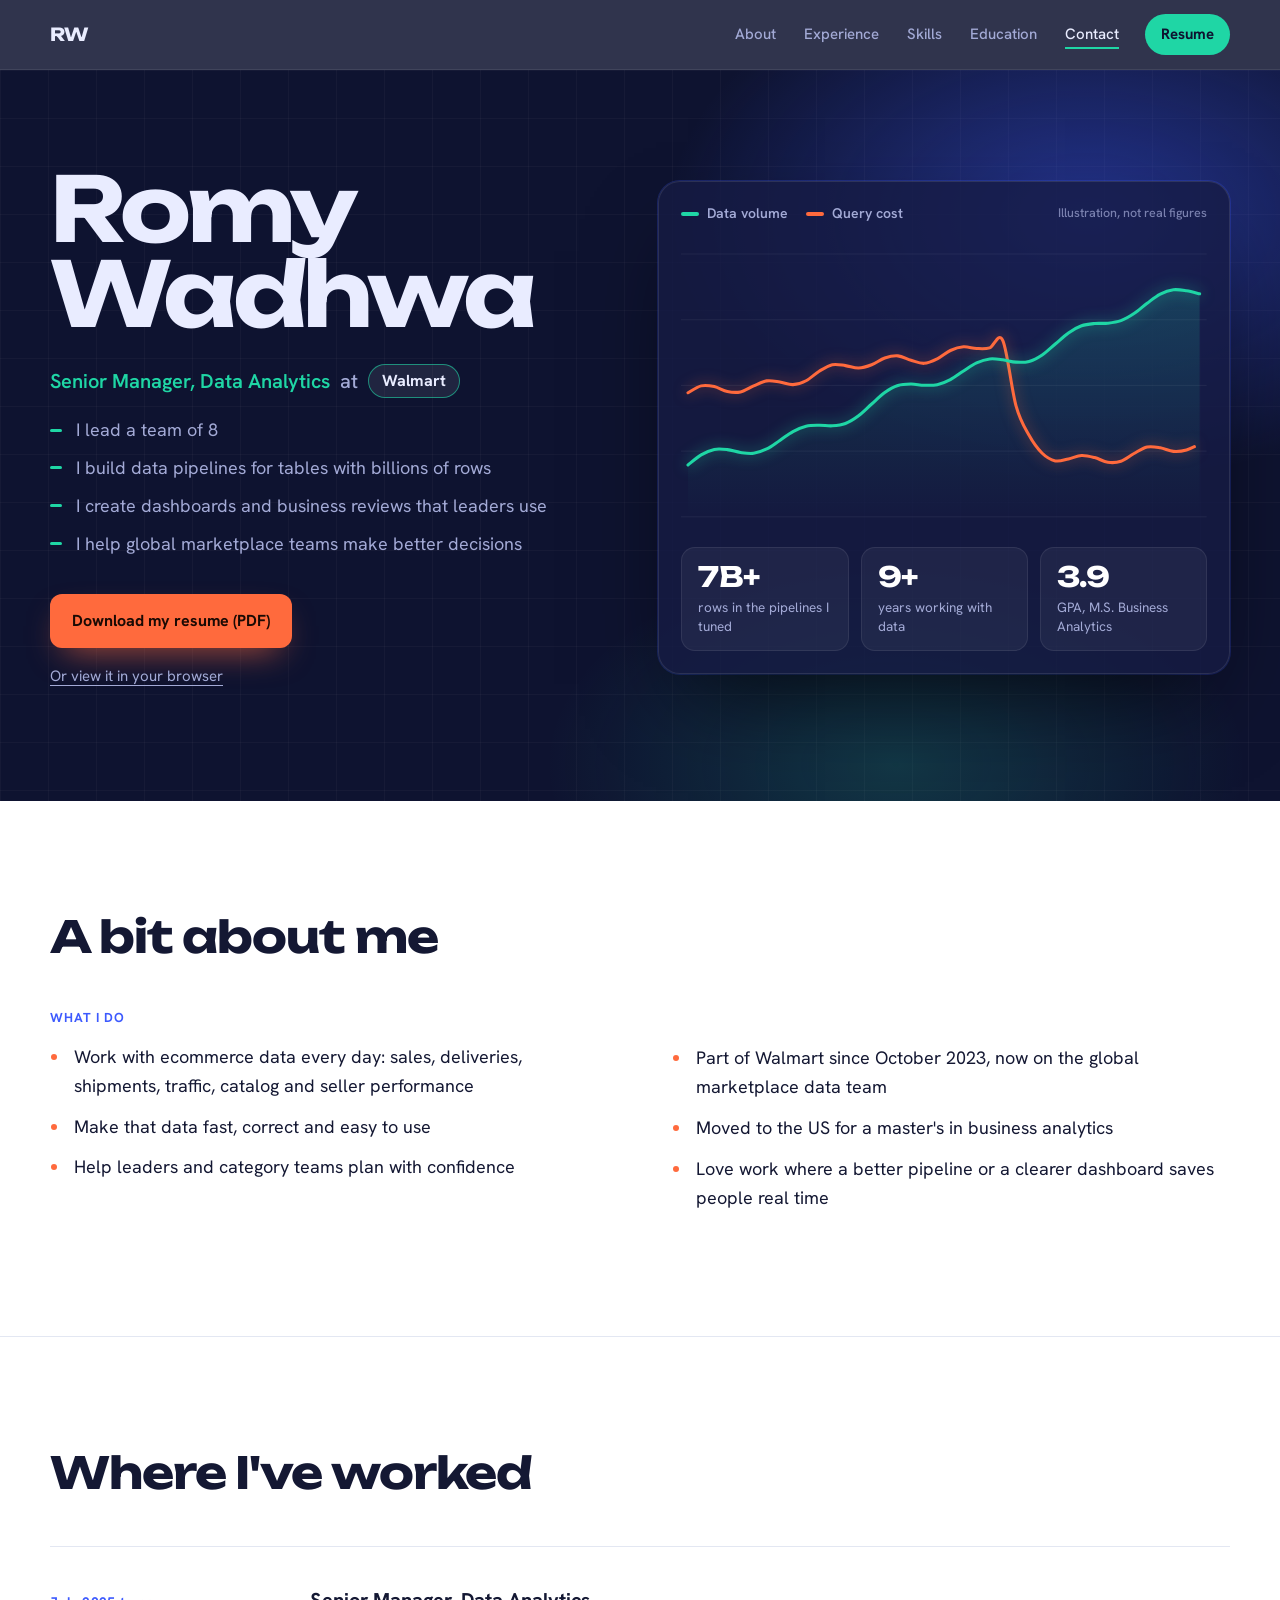
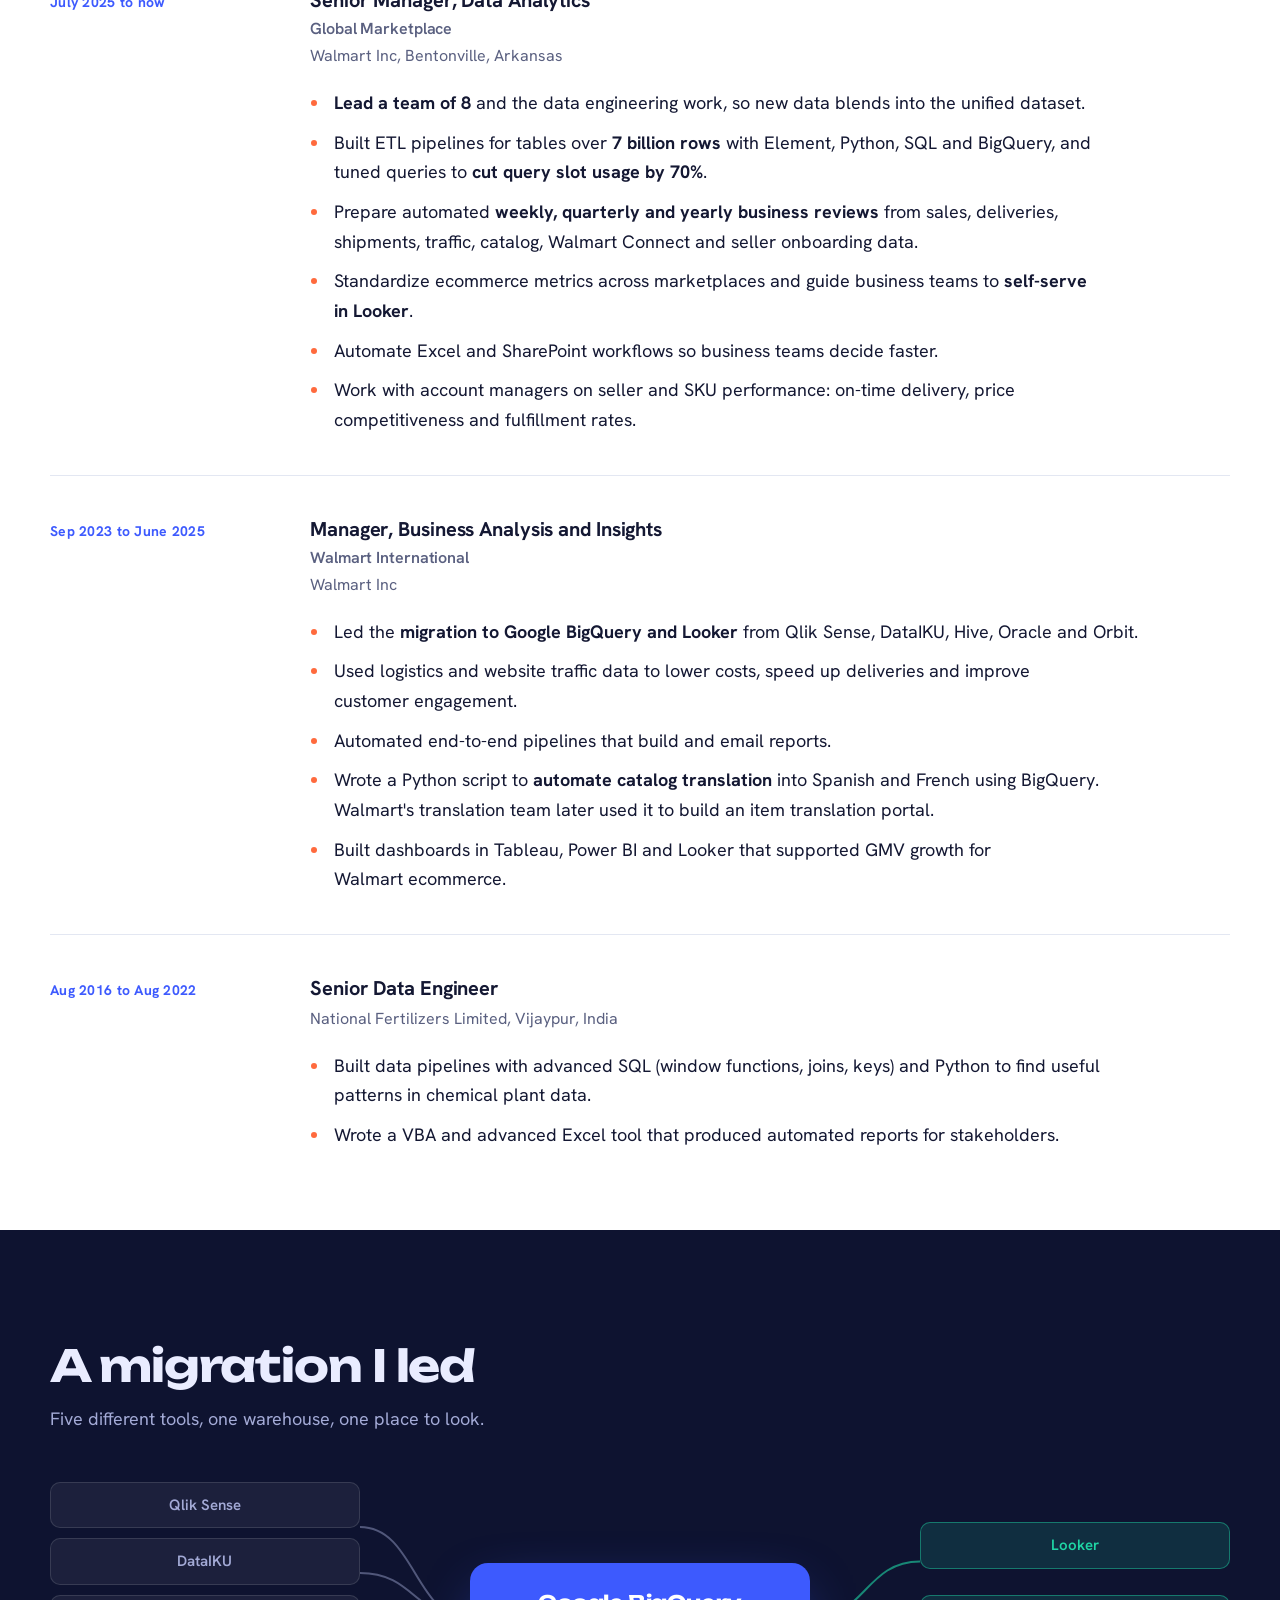
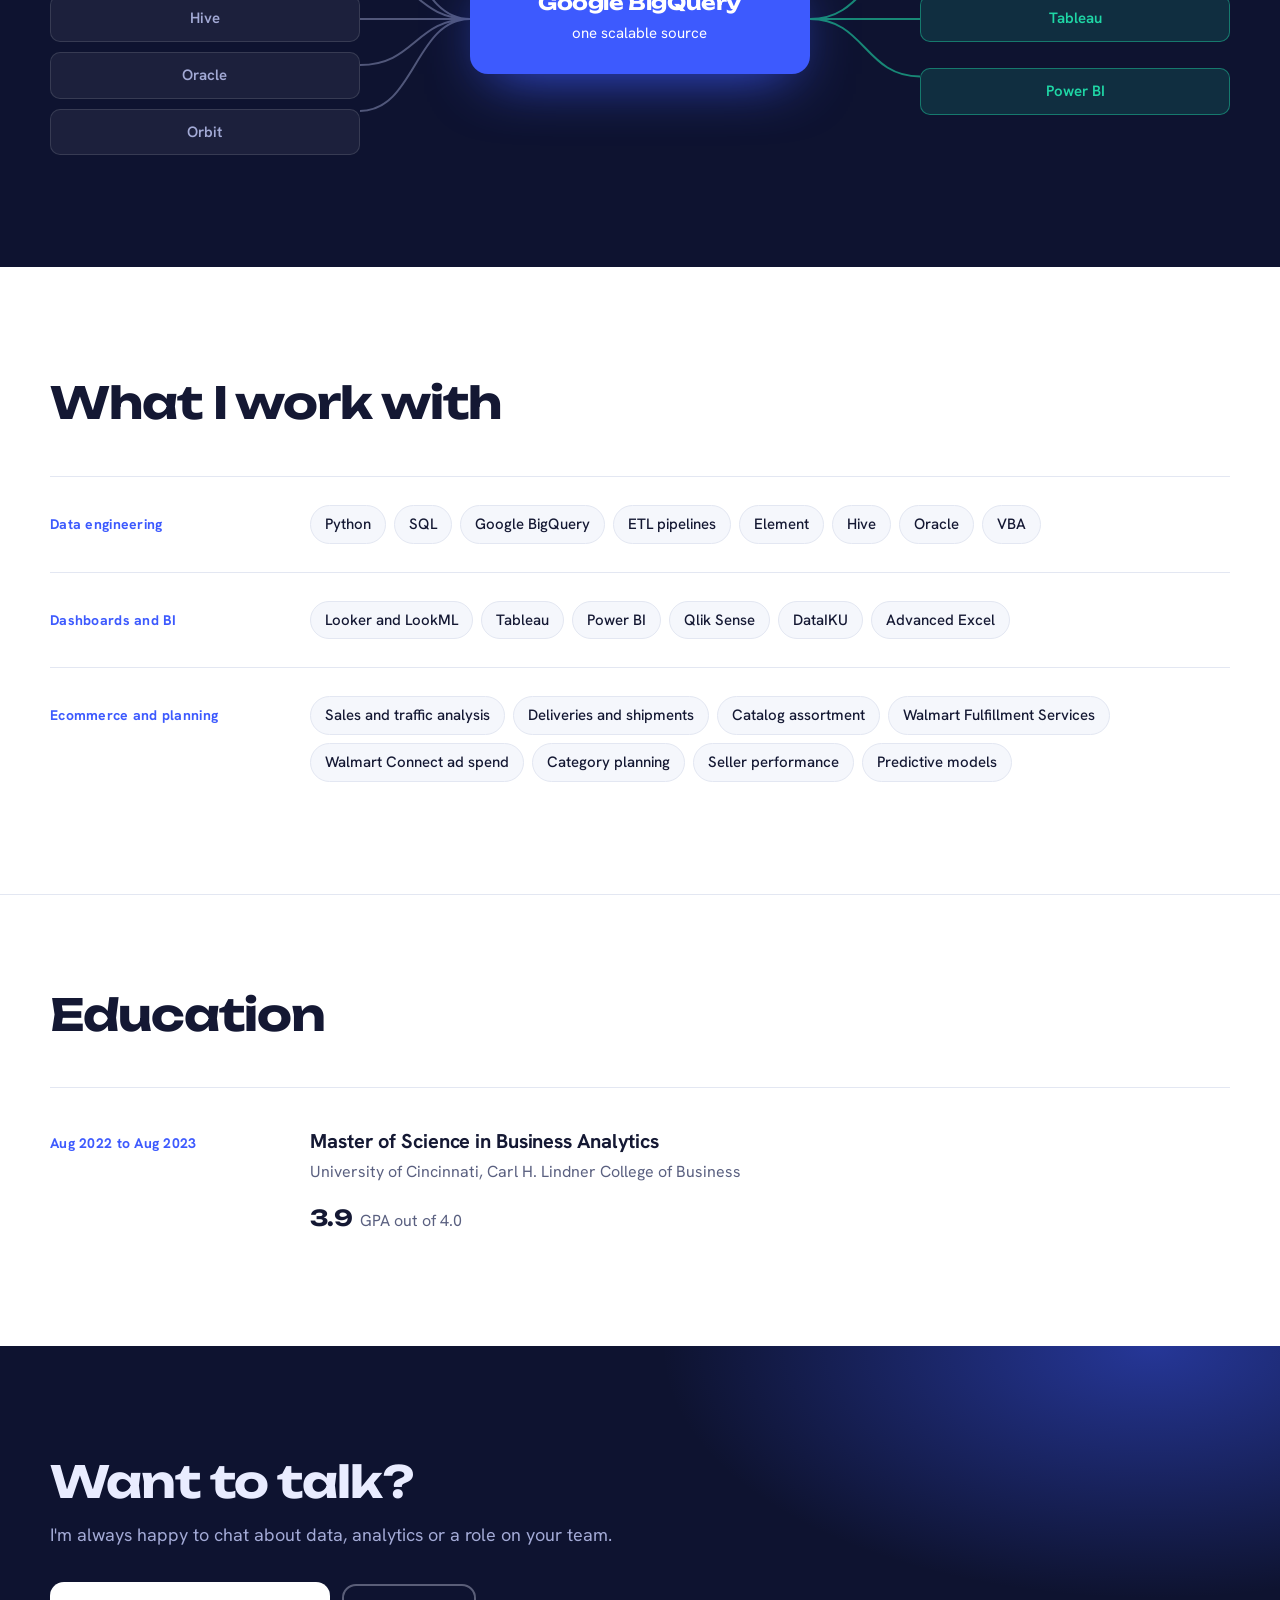
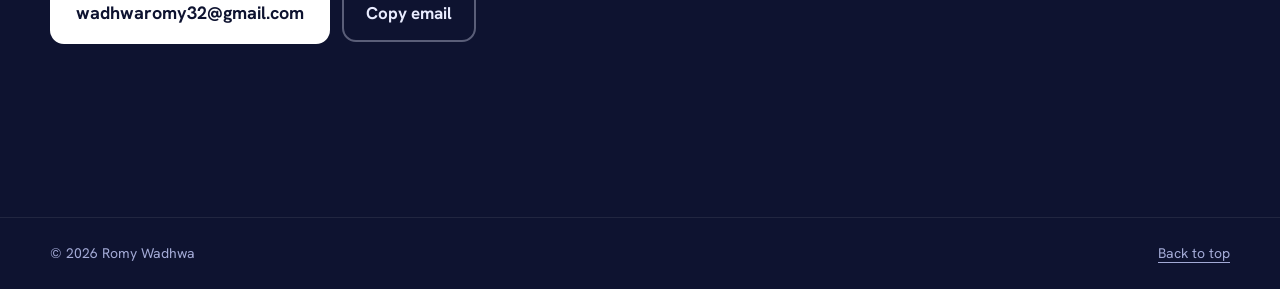
==== commit 9937587b: "Say that I lead a team of 8 In the intro, the current role's first bullet and the page description, " ====
--- a/index.html
+++ b/index.html
@@ -4,7 +4,7 @@
 <meta charset="utf-8">
 <meta name="viewport" content="width=device-width, initial-scale=1">
 <title>Romy Wadhwa | Data Analytics</title>
-<meta name="description" content="Romy Wadhwa, Senior Manager of Data Analytics at Walmart. ETL pipelines, BigQuery, Looker and dashboards for global ecommerce.">
+<meta name="description" content="Romy Wadhwa, Senior Manager of Data Analytics at Walmart, leading a team of 8. ETL pipelines, BigQuery, Looker and dashboards for global ecommerce.">
 <meta property="og:title" content="Romy Wadhwa | Data Analytics">
 <meta property="og:description" content="Pipelines, dashboards and business reviews for global ecommerce. Download my resume as a PDF.">
 <meta property="og:type" content="website">
@@ -60,6 +60,7 @@
     <h1>Romy<br>Wadhwa</h1>
     <p class="role"><span>Senior Manager, Data Analytics</span> <span class="where"><span class="at">at</span> <span class="badge">Walmart</span></span></p>
     <ul class="lede">
+      <li>I lead a team of 8</li>
       <li>I build data pipelines for tables with billions of rows</li>
       <li>I create dashboards and business reviews that leaders use</li>
       <li>I help global marketplace teams make better decisions</li>
@@ -120,10 +121,10 @@
         <h3>Senior Manager, Data Analytics <small>Global Marketplace</small></h3>
         <p class="org">Walmart Inc, Bentonville, Arkansas</p>
         <ul>
+          <li><b>Lead a team of 8</b> and the data engineering work, so new data blends into the unified dataset.</li>
           <li>Built ETL pipelines for tables over <b>7 billion rows</b> with Element, Python, SQL and BigQuery, and tuned queries to <b>cut query slot usage by 70%</b>.</li>
           <li>Prepare automated <b>weekly, quarterly and yearly business reviews</b> from sales, deliveries, shipments, traffic, catalog, Walmart Connect and seller onboarding data.</li>
           <li>Standardize ecommerce metrics across marketplaces and guide business teams to <b>self-serve in Looker</b>.</li>
-          <li>Lead the data engineering work so new data blends into the unified dataset.</li>
           <li>Automate Excel and SharePoint workflows so business teams decide faster.</li>
           <li>Work with account managers on seller and SKU performance: on-time delivery, price competitiveness and fulfillment rates.</li>
         </ul>
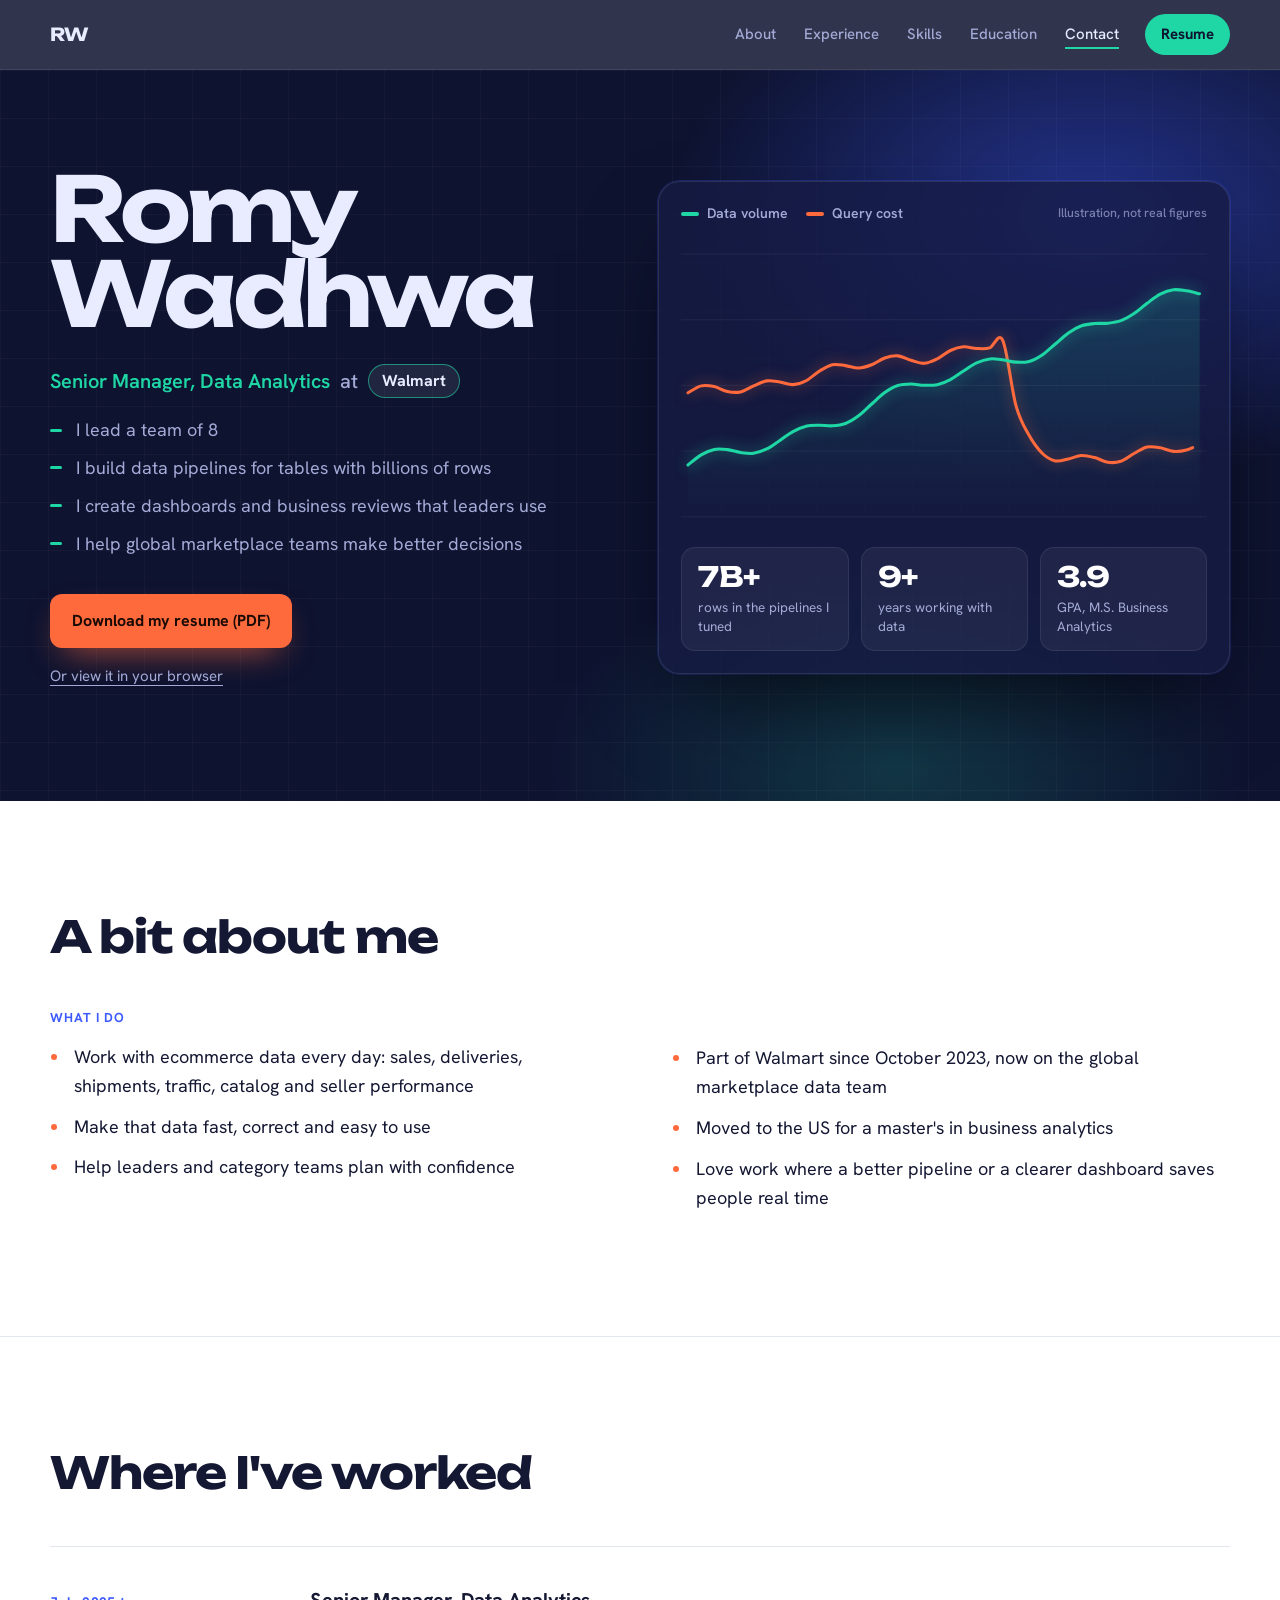
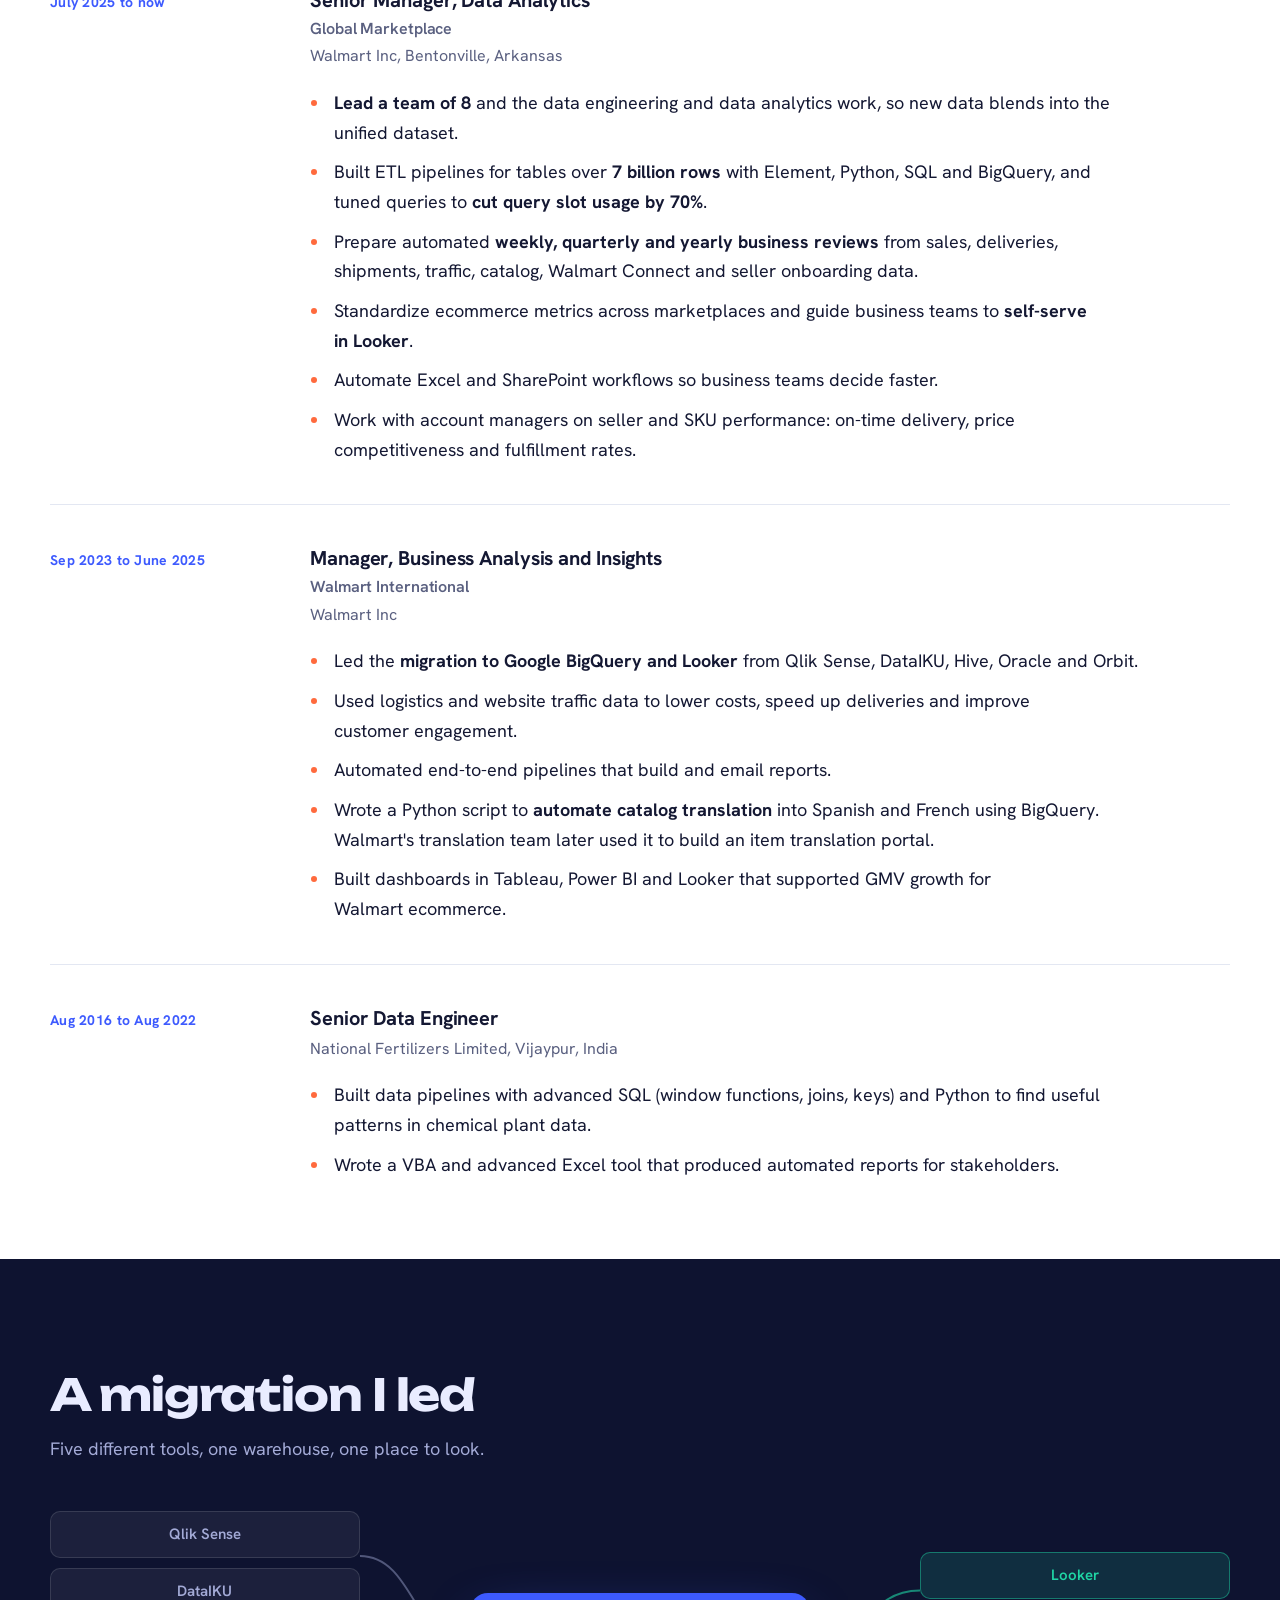
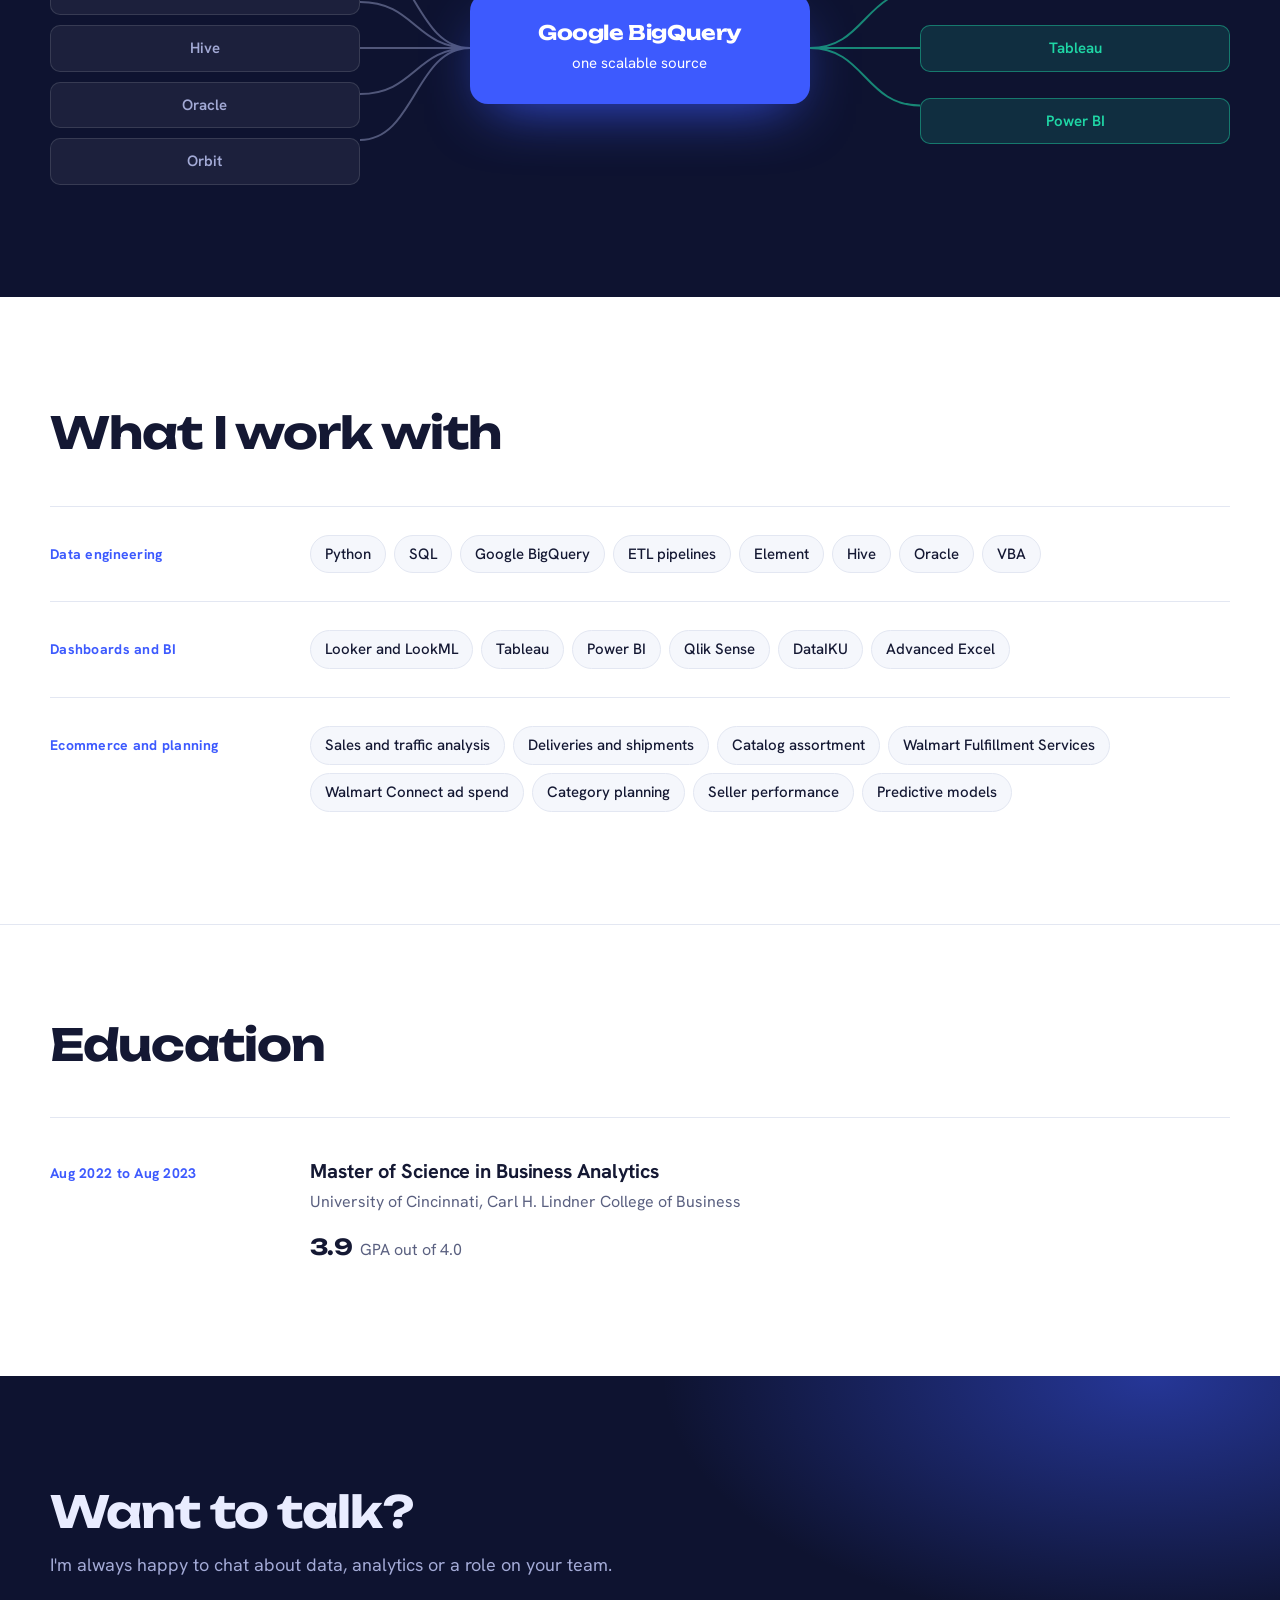
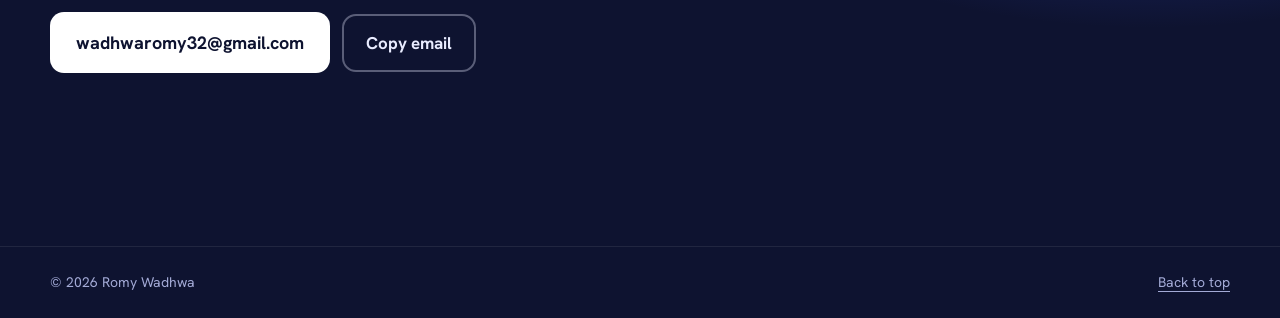
==== commit 33ac3271: "Team of 8 covers data engineering and data analytics Co-Authored-By: Claude Opus 5.5 <noreply@anthro" ====
--- a/index.html
+++ b/index.html
@@ -121,7 +121,7 @@
         <h3>Senior Manager, Data Analytics <small>Global Marketplace</small></h3>
         <p class="org">Walmart Inc, Bentonville, Arkansas</p>
         <ul>
-          <li><b>Lead a team of 8</b> and the data engineering work, so new data blends into the unified dataset.</li>
+          <li><b>Lead a team of 8</b> and the data engineering and data analytics work, so new data blends into the unified dataset.</li>
           <li>Built ETL pipelines for tables over <b>7 billion rows</b> with Element, Python, SQL and BigQuery, and tuned queries to <b>cut query slot usage by 70%</b>.</li>
           <li>Prepare automated <b>weekly, quarterly and yearly business reviews</b> from sales, deliveries, shipments, traffic, catalog, Walmart Connect and seller onboarding data.</li>
           <li>Standardize ecommerce metrics across marketplaces and guide business teams to <b>self-serve in Looker</b>.</li>
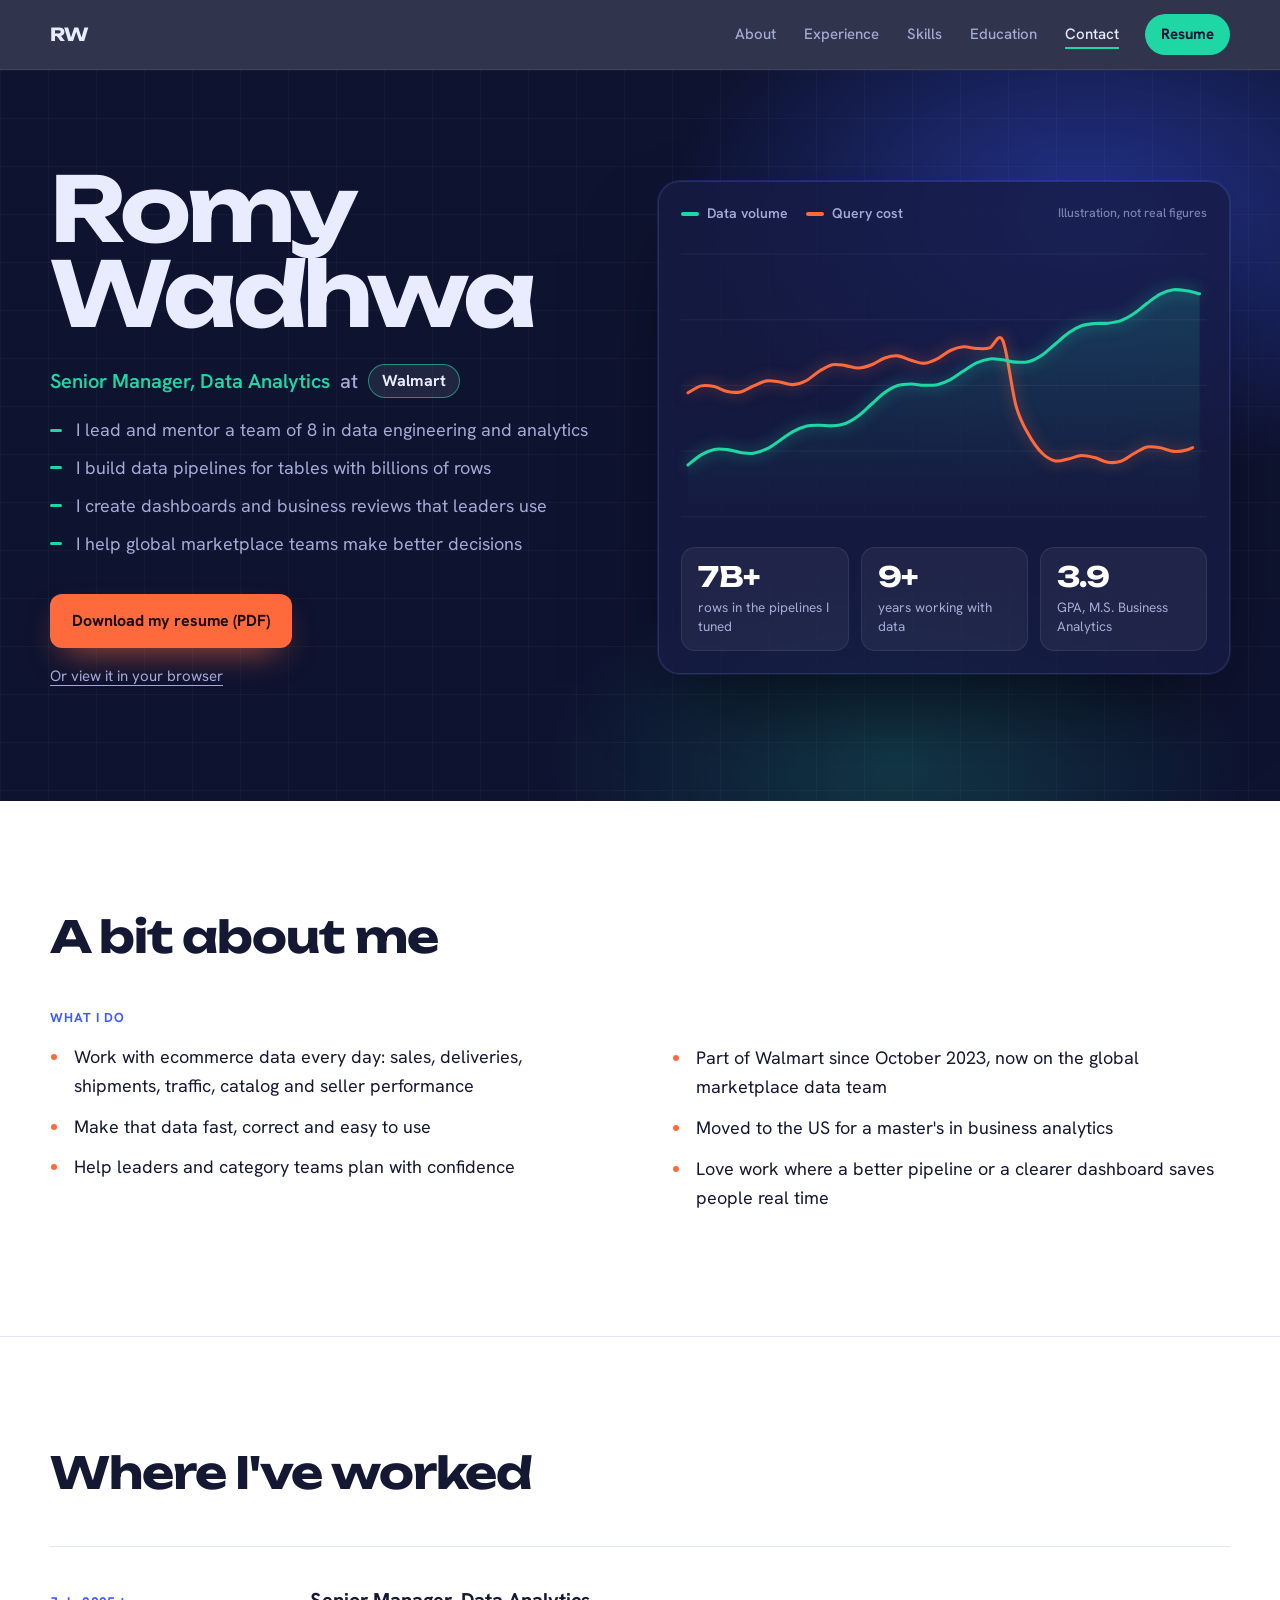
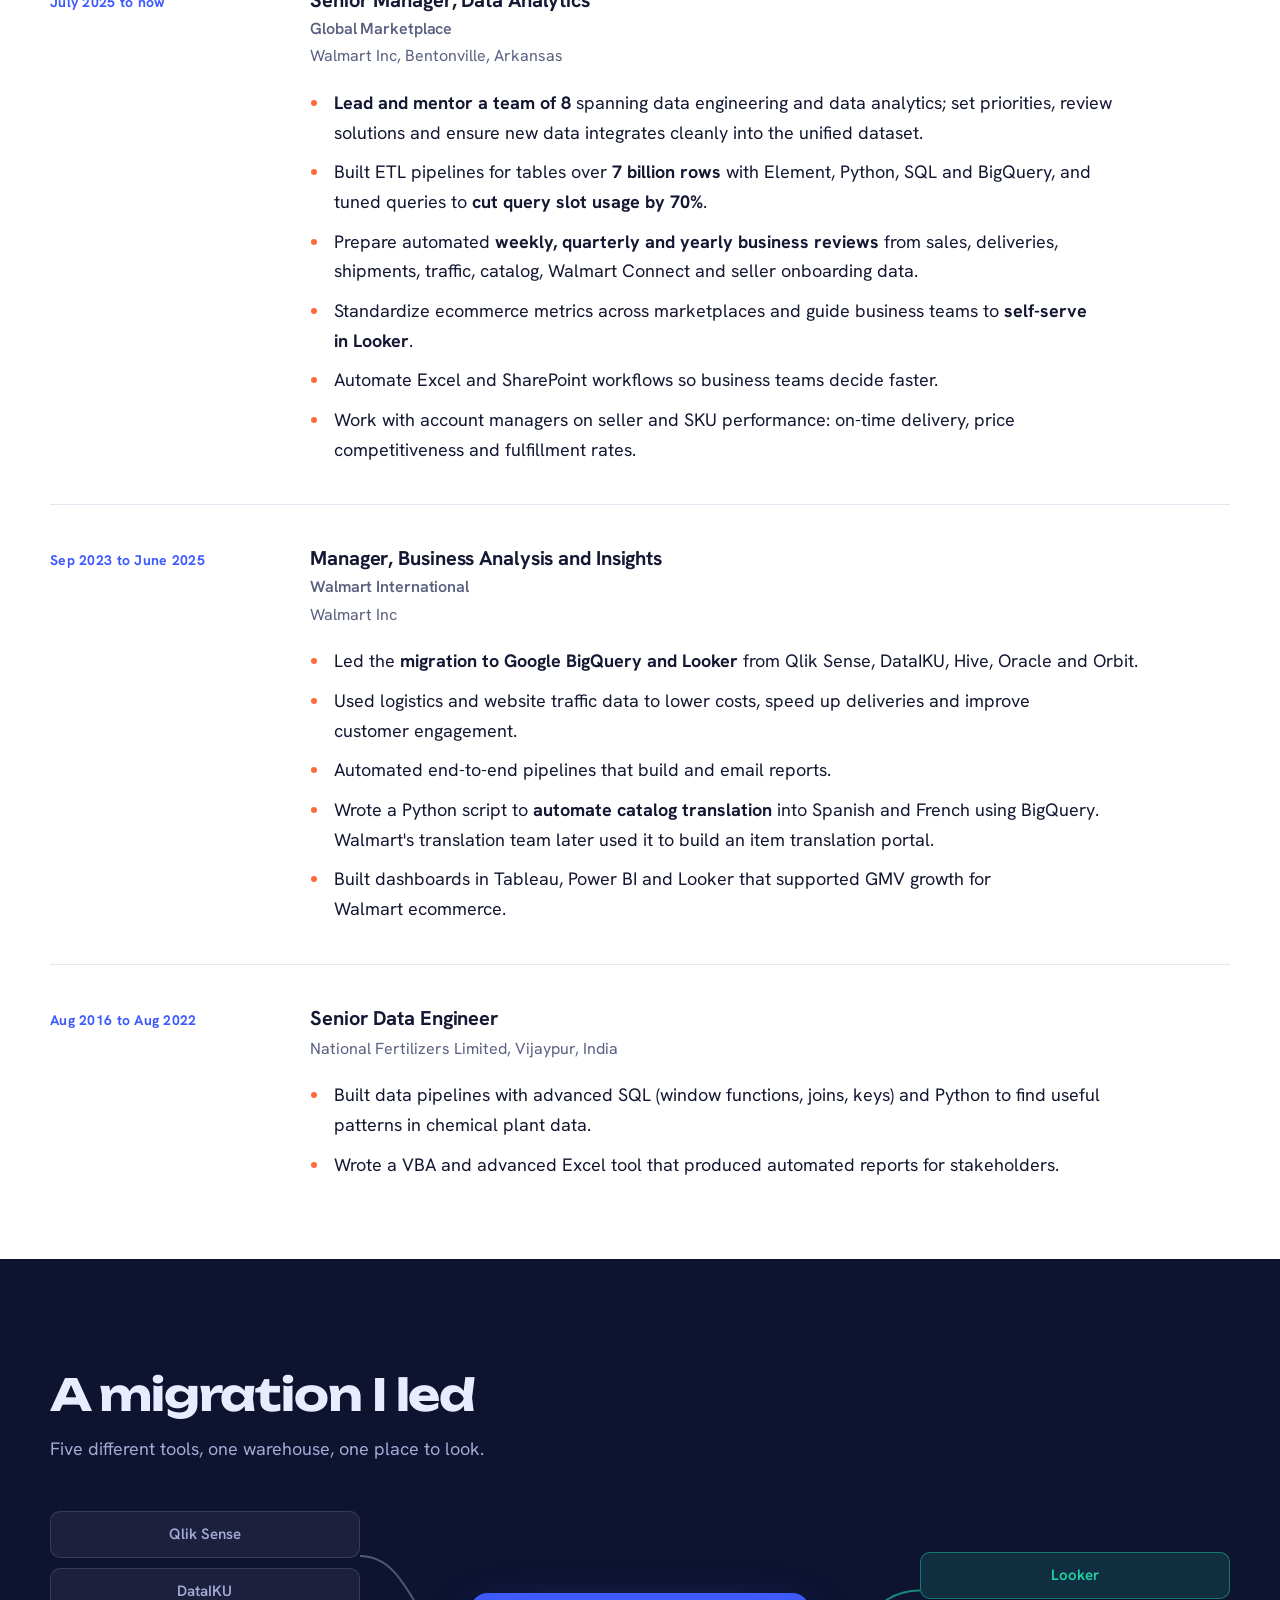
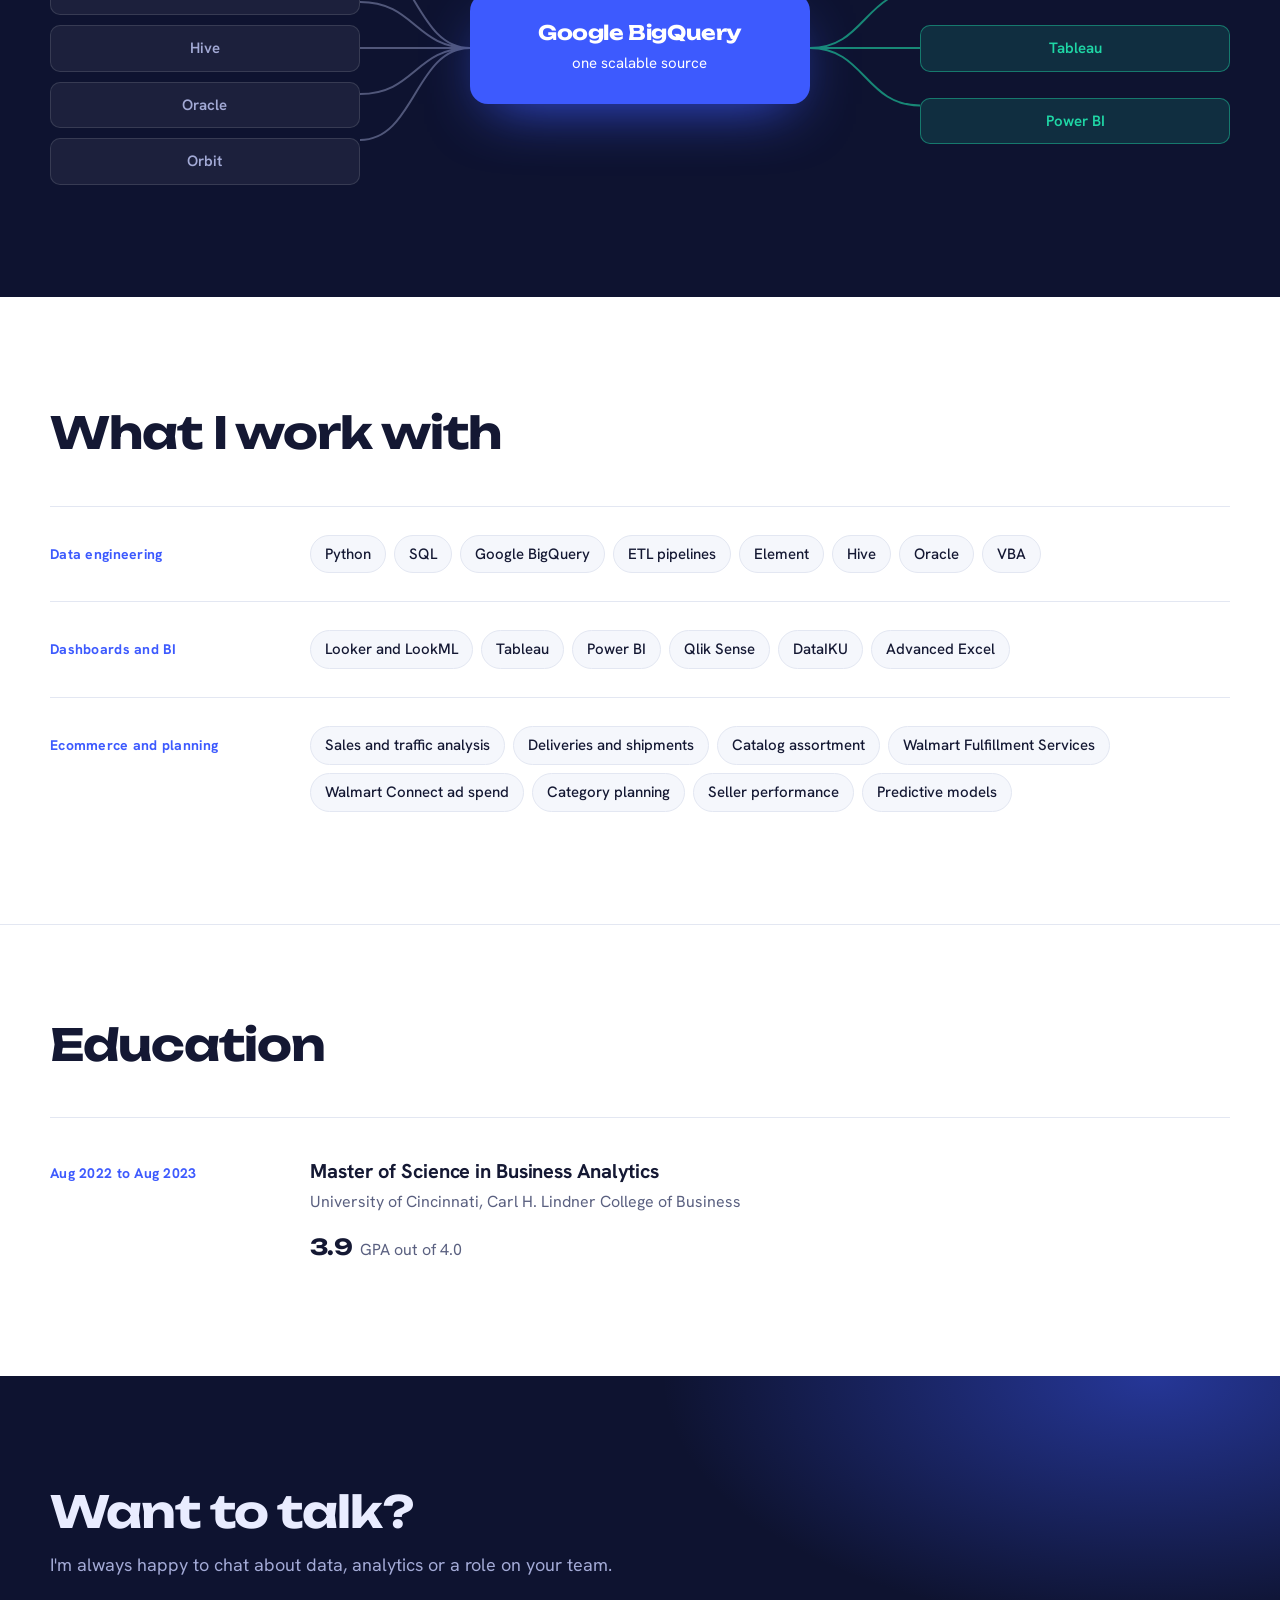
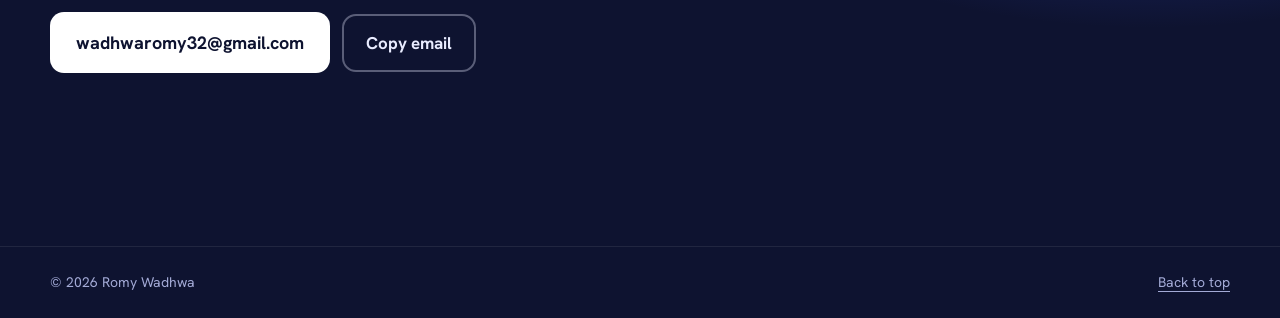
==== commit 6949d7a1: "Reword the team line: lead and mentor a team of 8 Co-Authored-By: Claude Opus 5.5 <noreply@anthropic" ====
--- a/index.html
+++ b/index.html
@@ -4,7 +4,7 @@
 <meta charset="utf-8">
 <meta name="viewport" content="width=device-width, initial-scale=1">
 <title>Romy Wadhwa | Data Analytics</title>
-<meta name="description" content="Romy Wadhwa, Senior Manager of Data Analytics at Walmart, leading a team of 8. ETL pipelines, BigQuery, Looker and dashboards for global ecommerce.">
+<meta name="description" content="Romy Wadhwa, Senior Manager of Data Analytics at Walmart, leading a team of 8 in data engineering and analytics. ETL pipelines, BigQuery, Looker and dashboards for global ecommerce.">
 <meta property="og:title" content="Romy Wadhwa | Data Analytics">
 <meta property="og:description" content="Pipelines, dashboards and business reviews for global ecommerce. Download my resume as a PDF.">
 <meta property="og:type" content="website">
@@ -60,7 +60,7 @@
     <h1>Romy<br>Wadhwa</h1>
     <p class="role"><span>Senior Manager, Data Analytics</span> <span class="where"><span class="at">at</span> <span class="badge">Walmart</span></span></p>
     <ul class="lede">
-      <li>I lead a team of 8</li>
+      <li>I lead and mentor a team of 8 in data engineering and analytics</li>
       <li>I build data pipelines for tables with billions of rows</li>
       <li>I create dashboards and business reviews that leaders use</li>
       <li>I help global marketplace teams make better decisions</li>
@@ -121,7 +121,7 @@
         <h3>Senior Manager, Data Analytics <small>Global Marketplace</small></h3>
         <p class="org">Walmart Inc, Bentonville, Arkansas</p>
         <ul>
-          <li><b>Lead a team of 8</b> and the data engineering and data analytics work, so new data blends into the unified dataset.</li>
+          <li><b>Lead and mentor a team of 8</b> spanning data engineering and data analytics; set priorities, review solutions and ensure new data integrates cleanly into the unified dataset.</li>
           <li>Built ETL pipelines for tables over <b>7 billion rows</b> with Element, Python, SQL and BigQuery, and tuned queries to <b>cut query slot usage by 70%</b>.</li>
           <li>Prepare automated <b>weekly, quarterly and yearly business reviews</b> from sales, deliveries, shipments, traffic, catalog, Walmart Connect and seller onboarding data.</li>
           <li>Standardize ecommerce metrics across marketplaces and guide business teams to <b>self-serve in Looker</b>.</li>
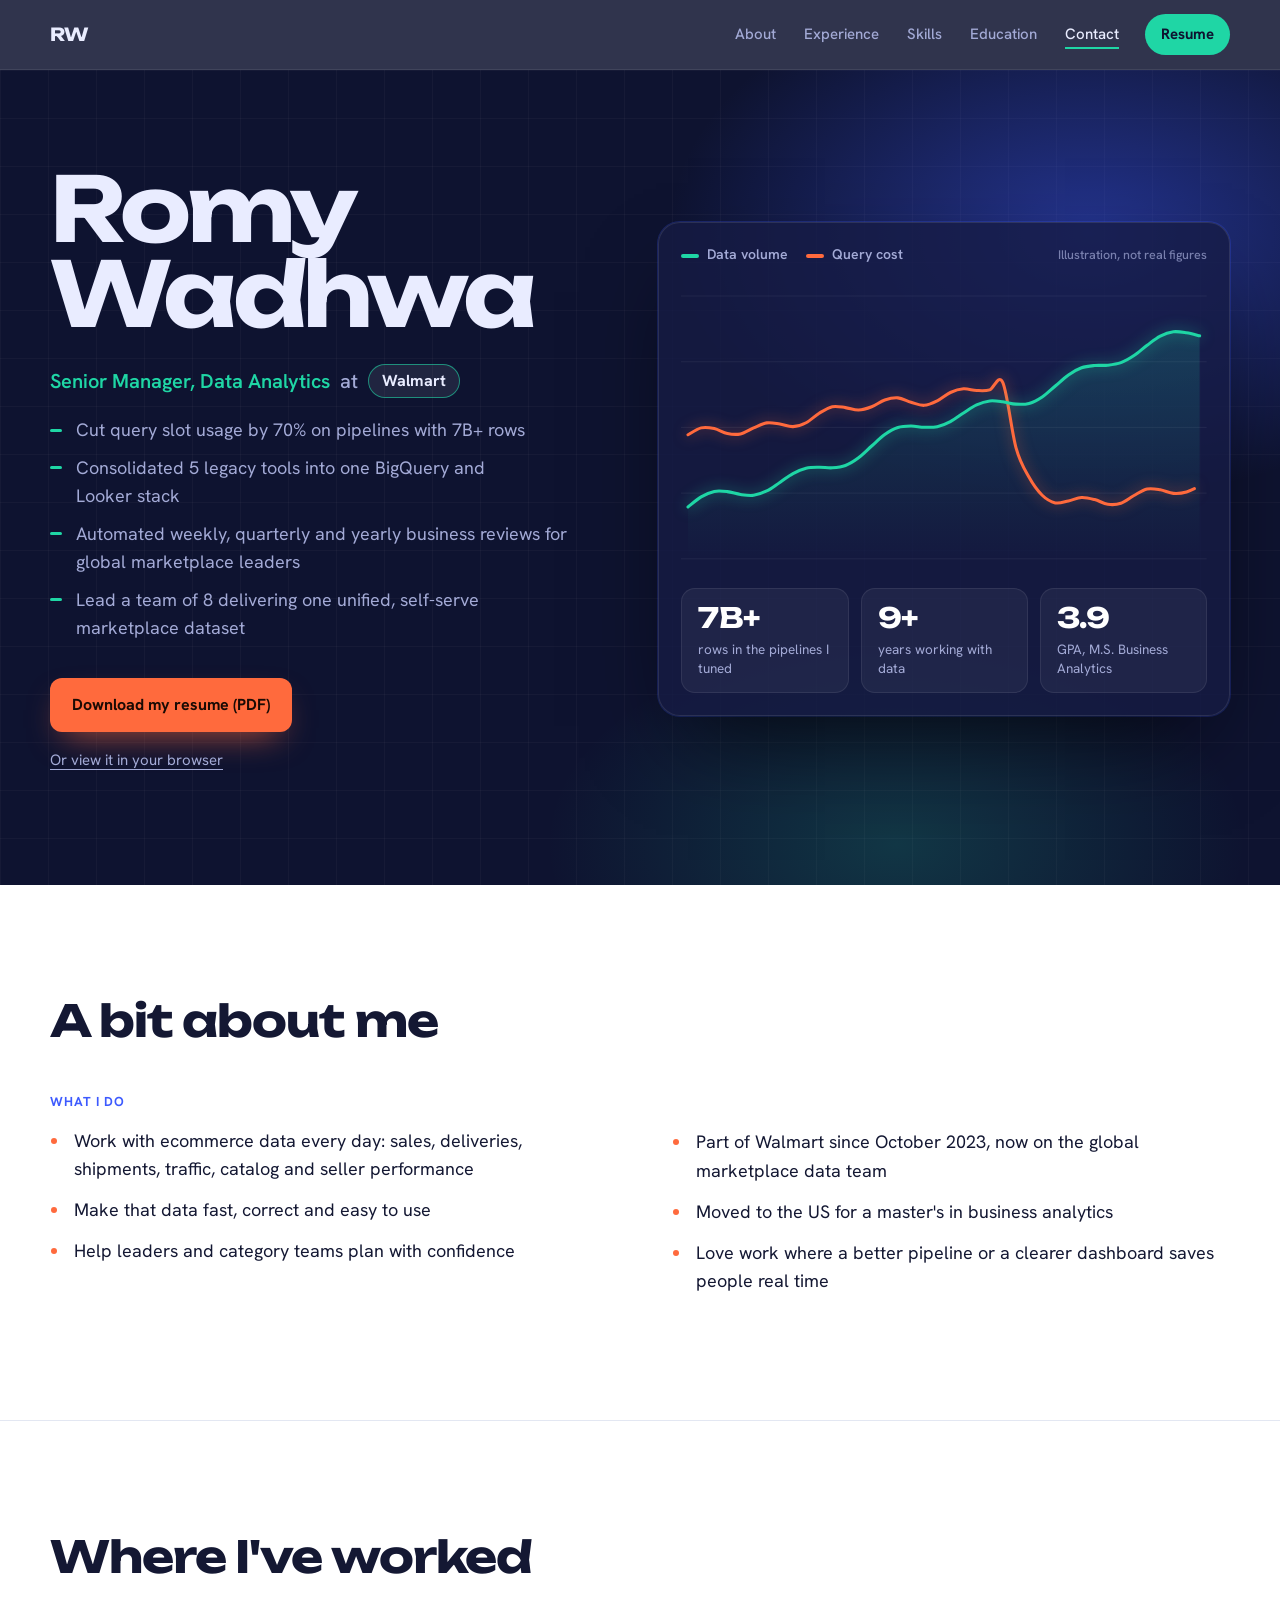
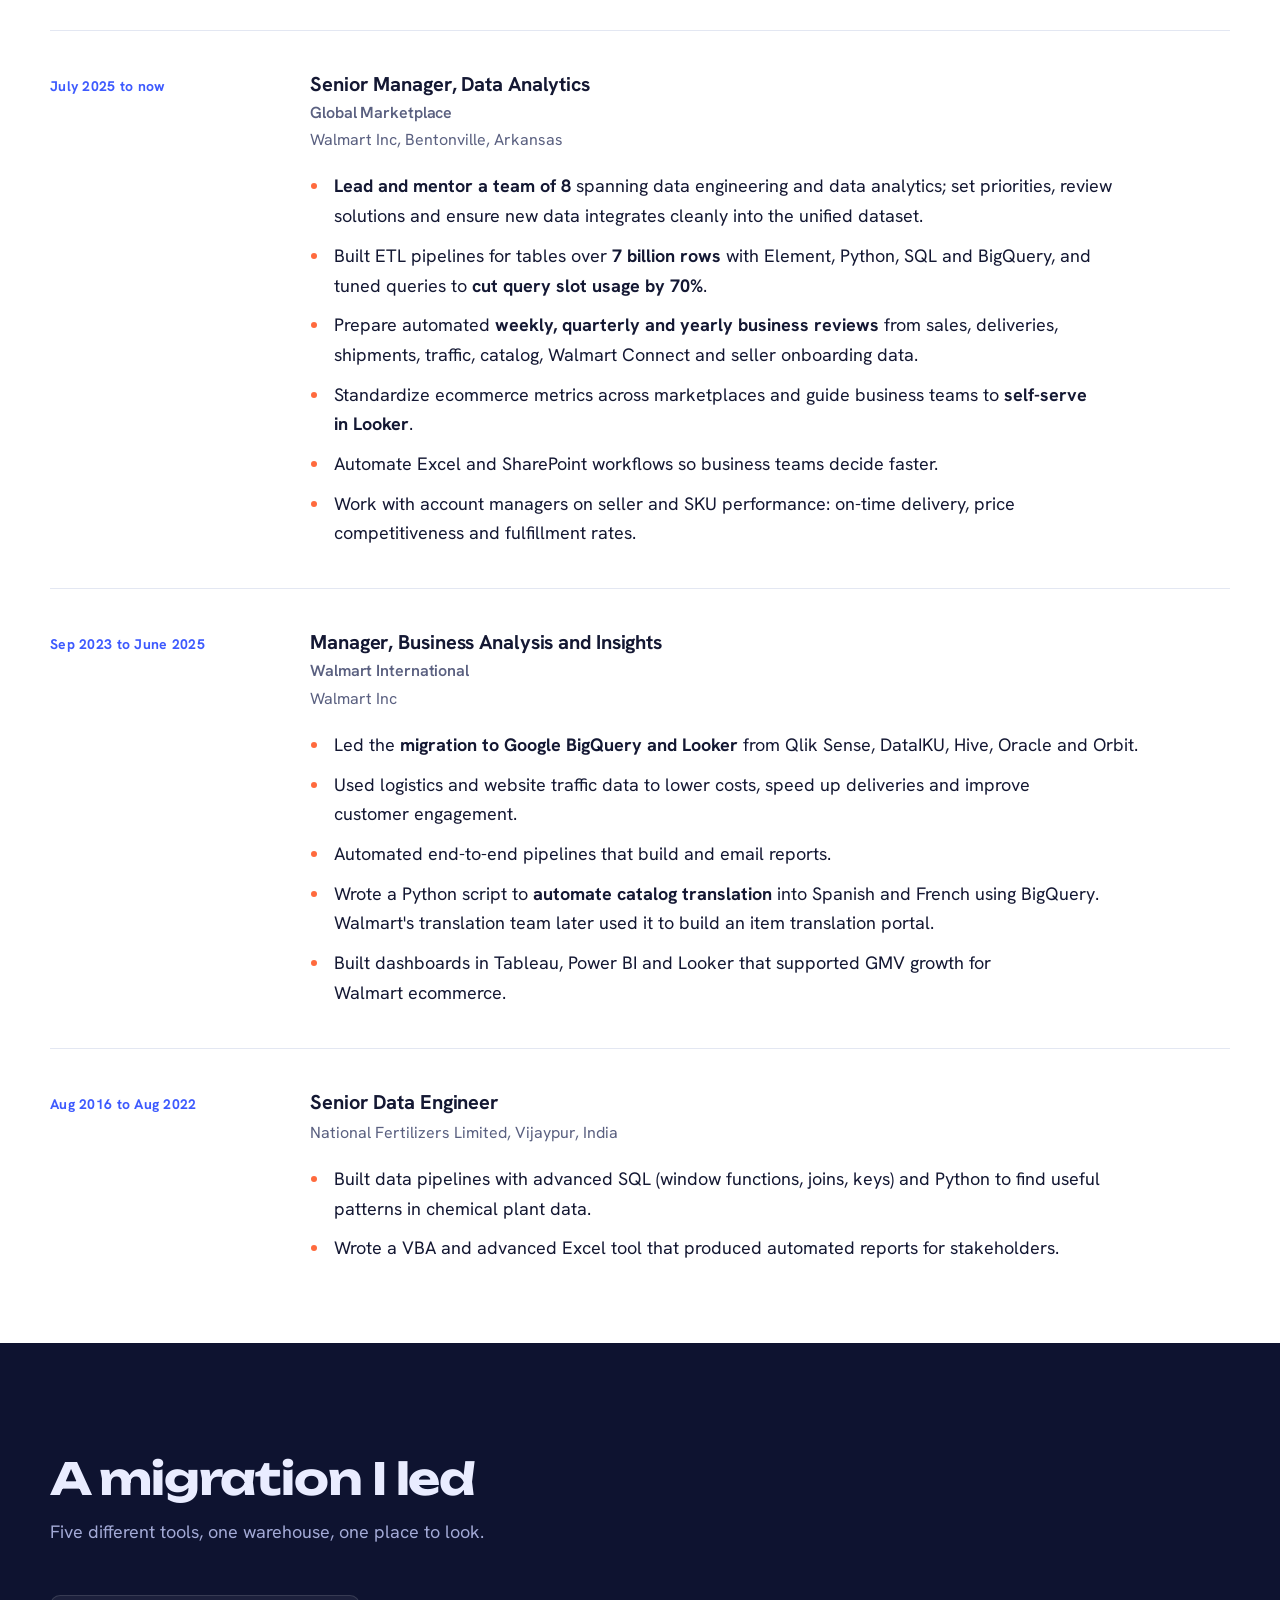
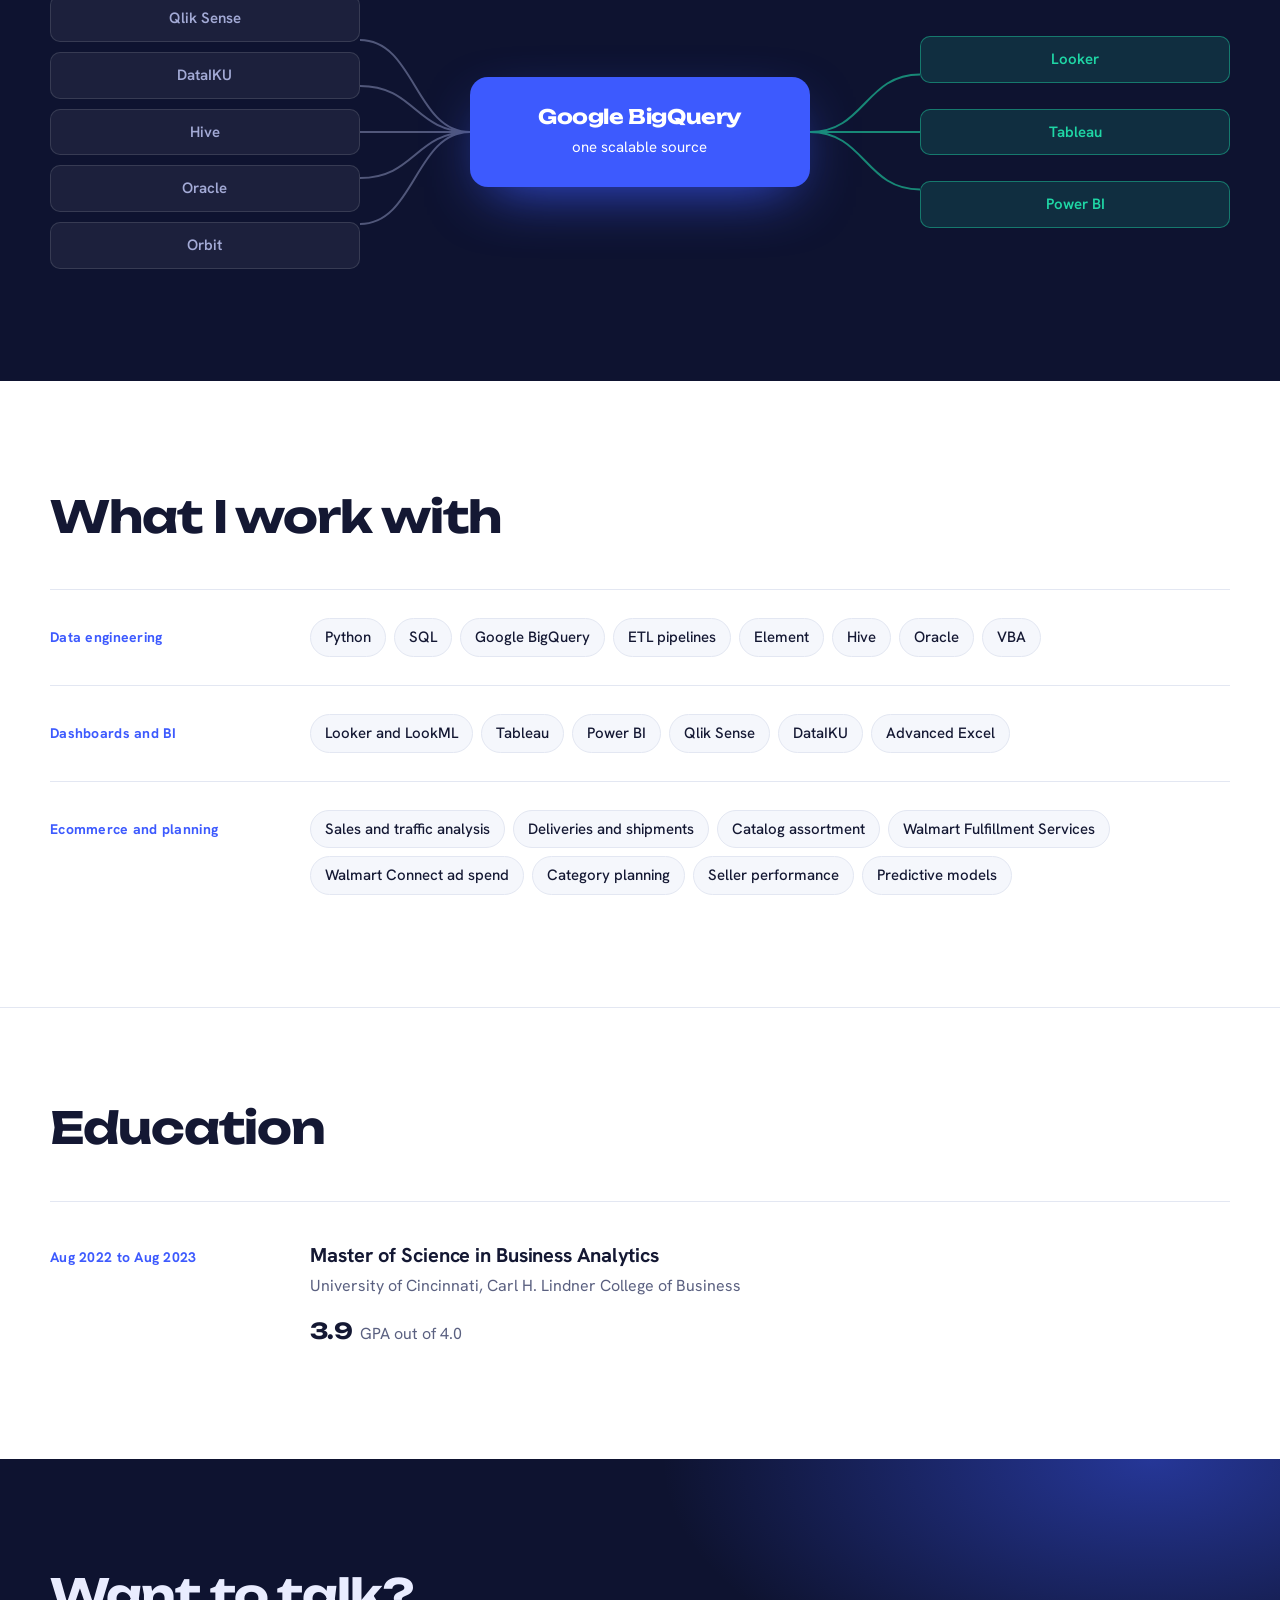
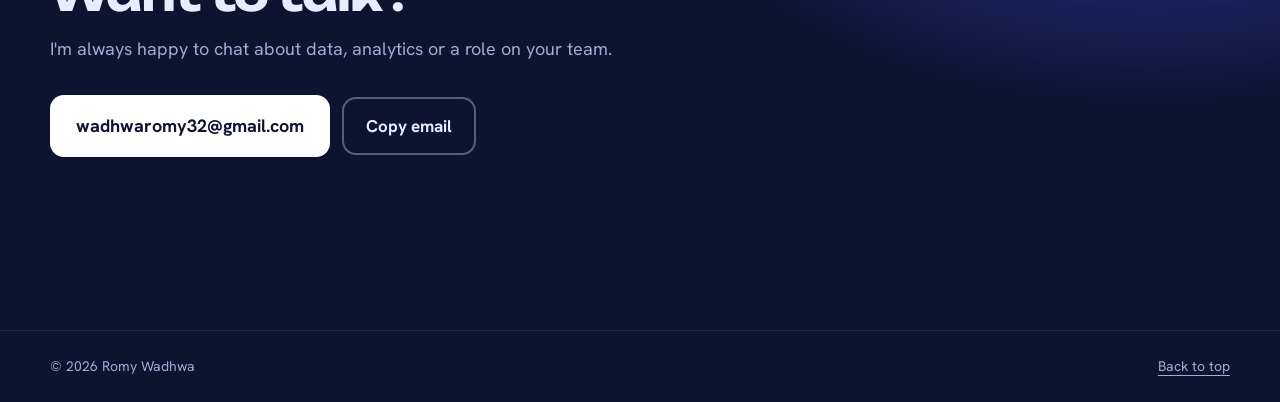
==== commit 52728283: "Rewrite hero highlights around business impact instead of 'I' statements Co-Authored-By: Claude Opus" ====
--- a/index.html
+++ b/index.html
@@ -60,10 +60,10 @@
     <h1>Romy<br>Wadhwa</h1>
     <p class="role"><span>Senior Manager, Data Analytics</span> <span class="where"><span class="at">at</span> <span class="badge">Walmart</span></span></p>
     <ul class="lede">
-      <li>I lead and mentor a team of 8 in data engineering and analytics</li>
-      <li>I build data pipelines for tables with billions of rows</li>
-      <li>I create dashboards and business reviews that leaders use</li>
-      <li>I help global marketplace teams make better decisions</li>
+      <li>Cut query slot usage by 70% on pipelines with 7B+ rows</li>
+      <li>Consolidated 5 legacy tools into one BigQuery and Looker stack</li>
+      <li>Automated weekly, quarterly and yearly business reviews for global marketplace leaders</li>
+      <li>Lead a team of 8 delivering one unified, self-serve marketplace dataset</li>
     </ul>
     <div class="cta">
       <a class="btn solid" href="assets/Romy_Wadhwa_Resume.pdf" download>Download my resume (PDF)</a>
